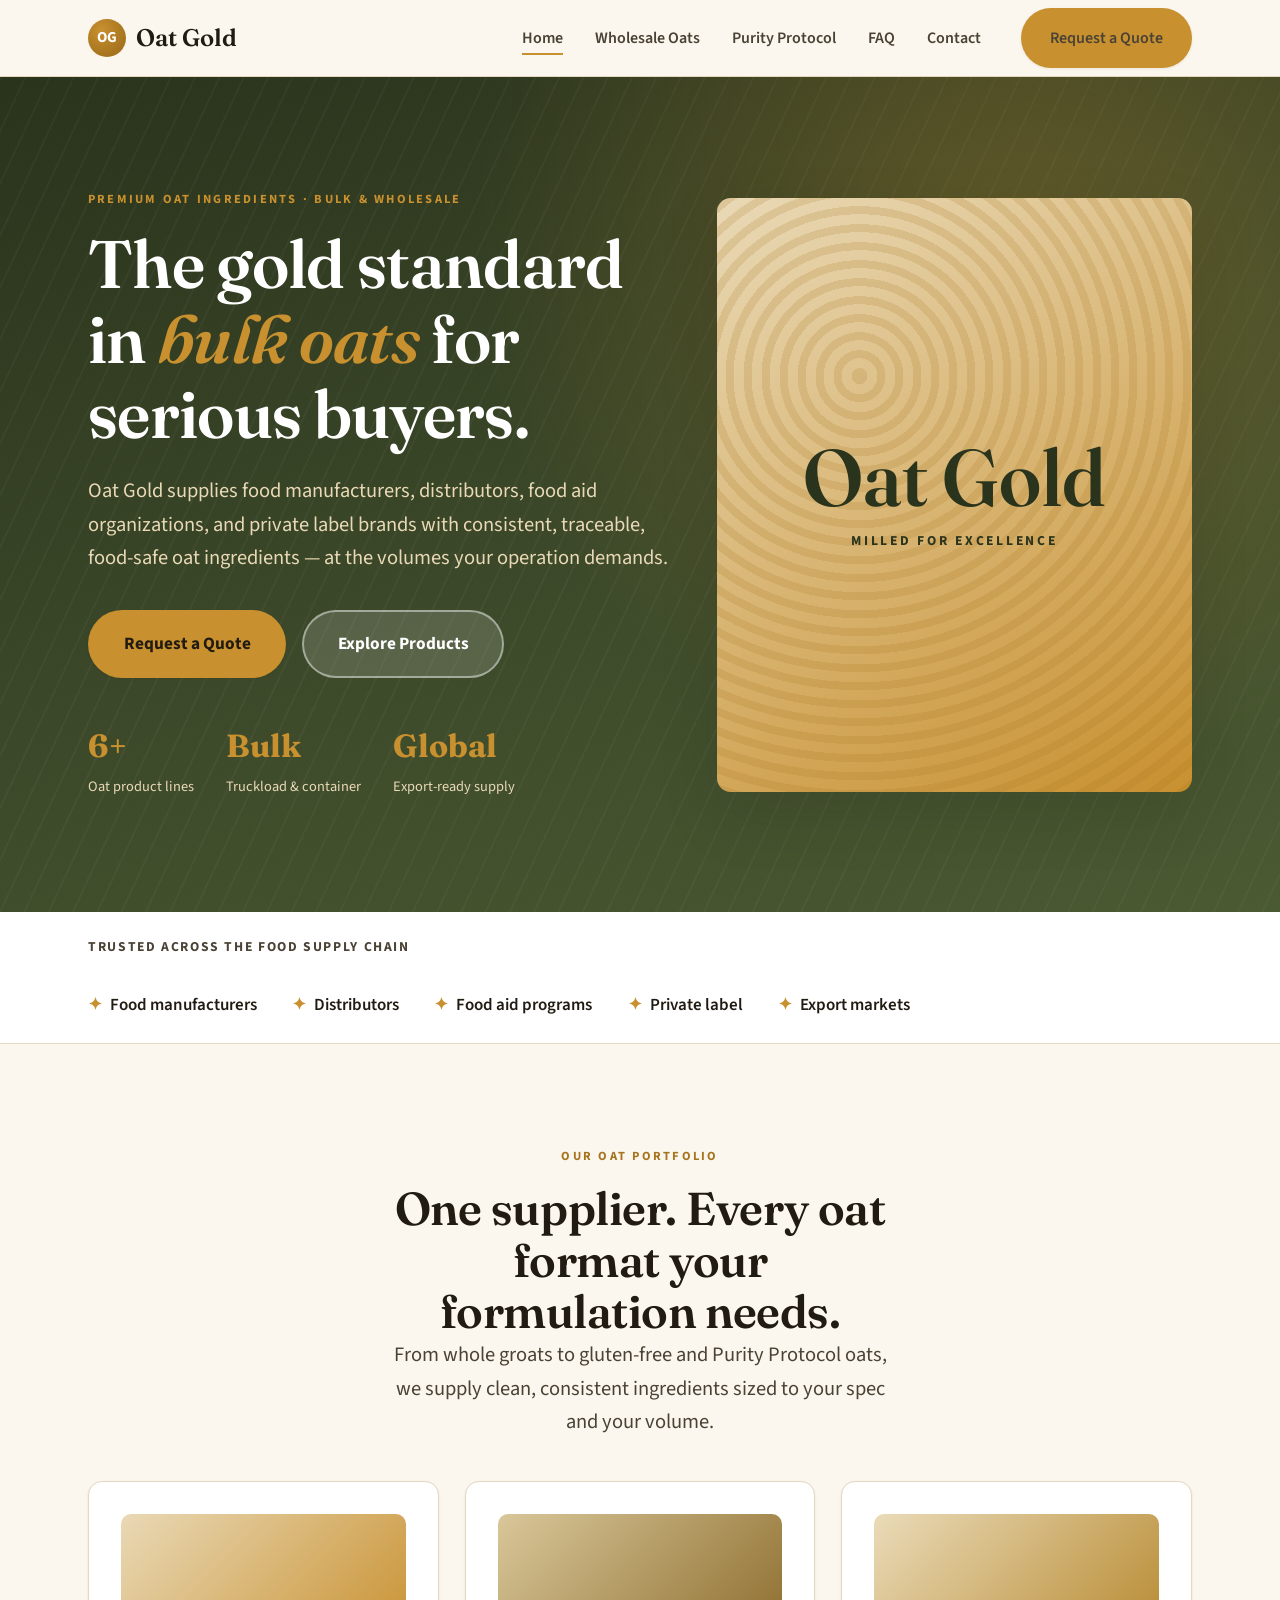
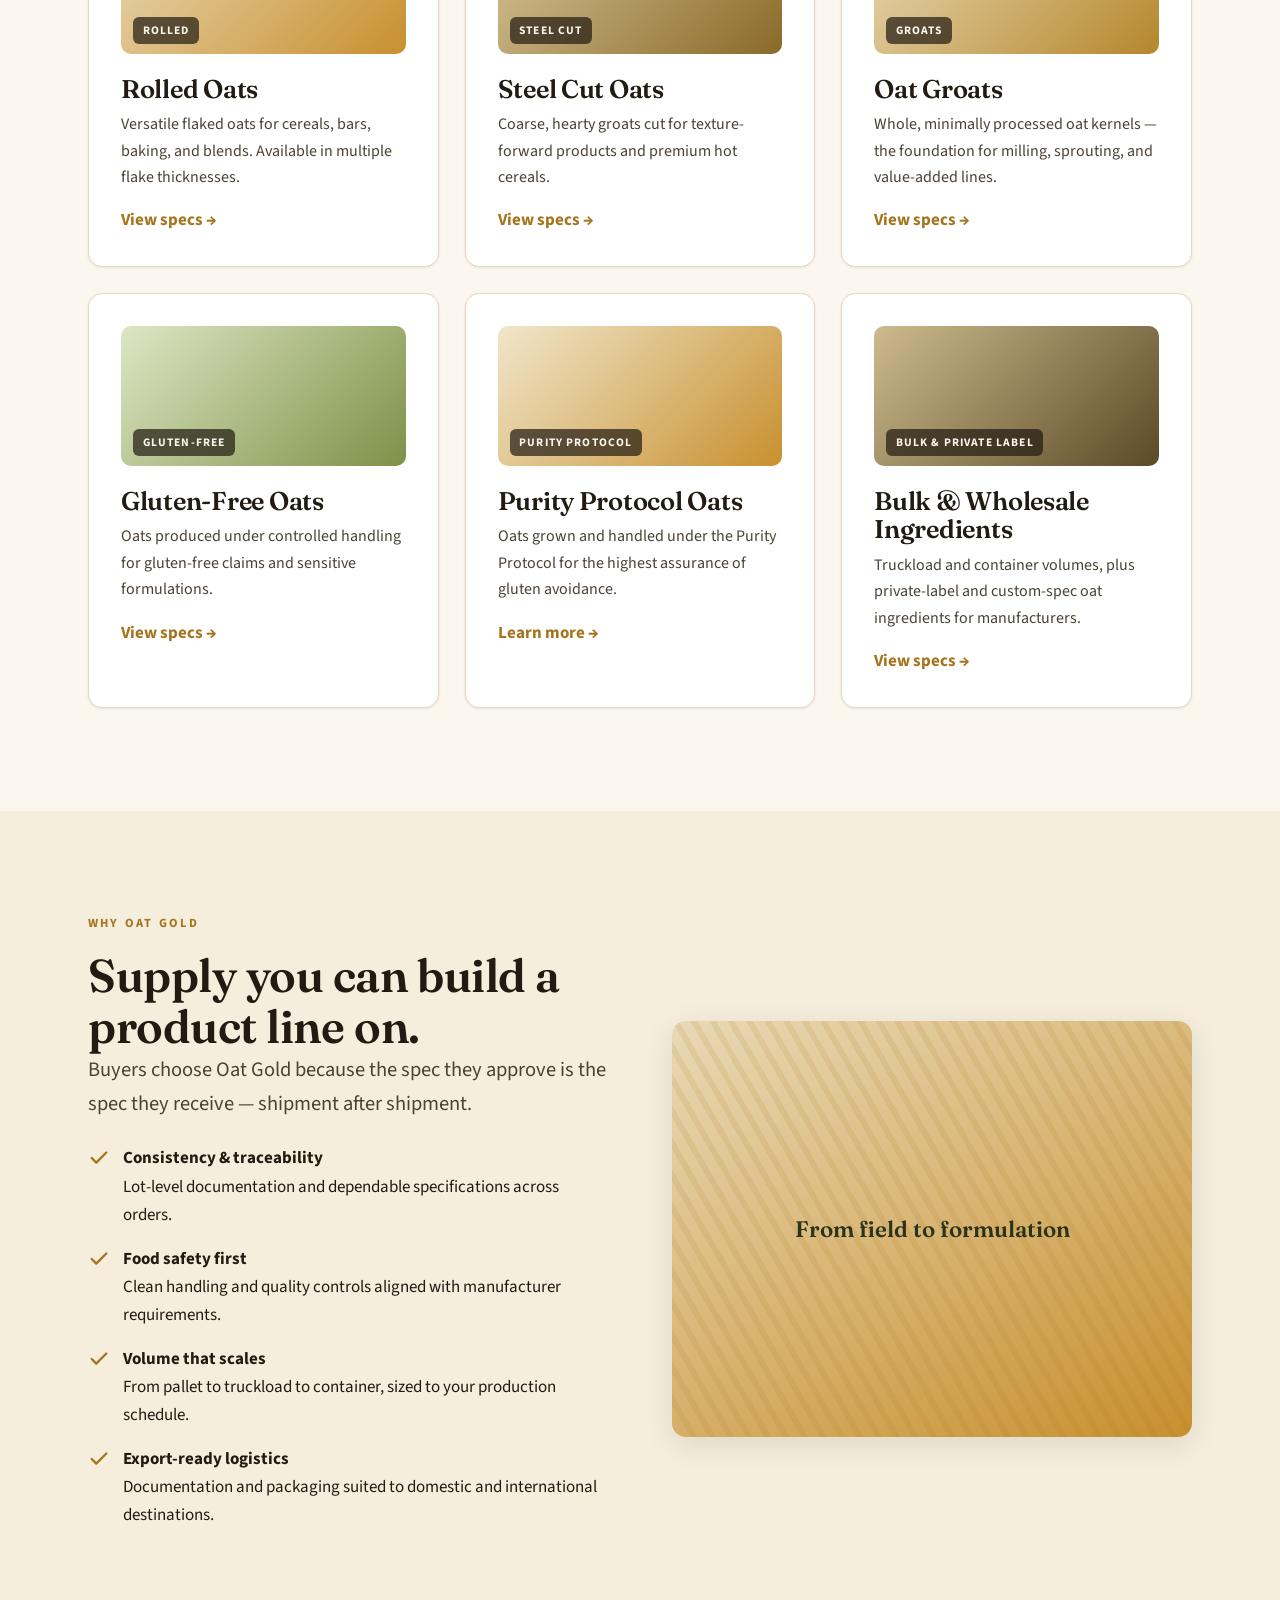
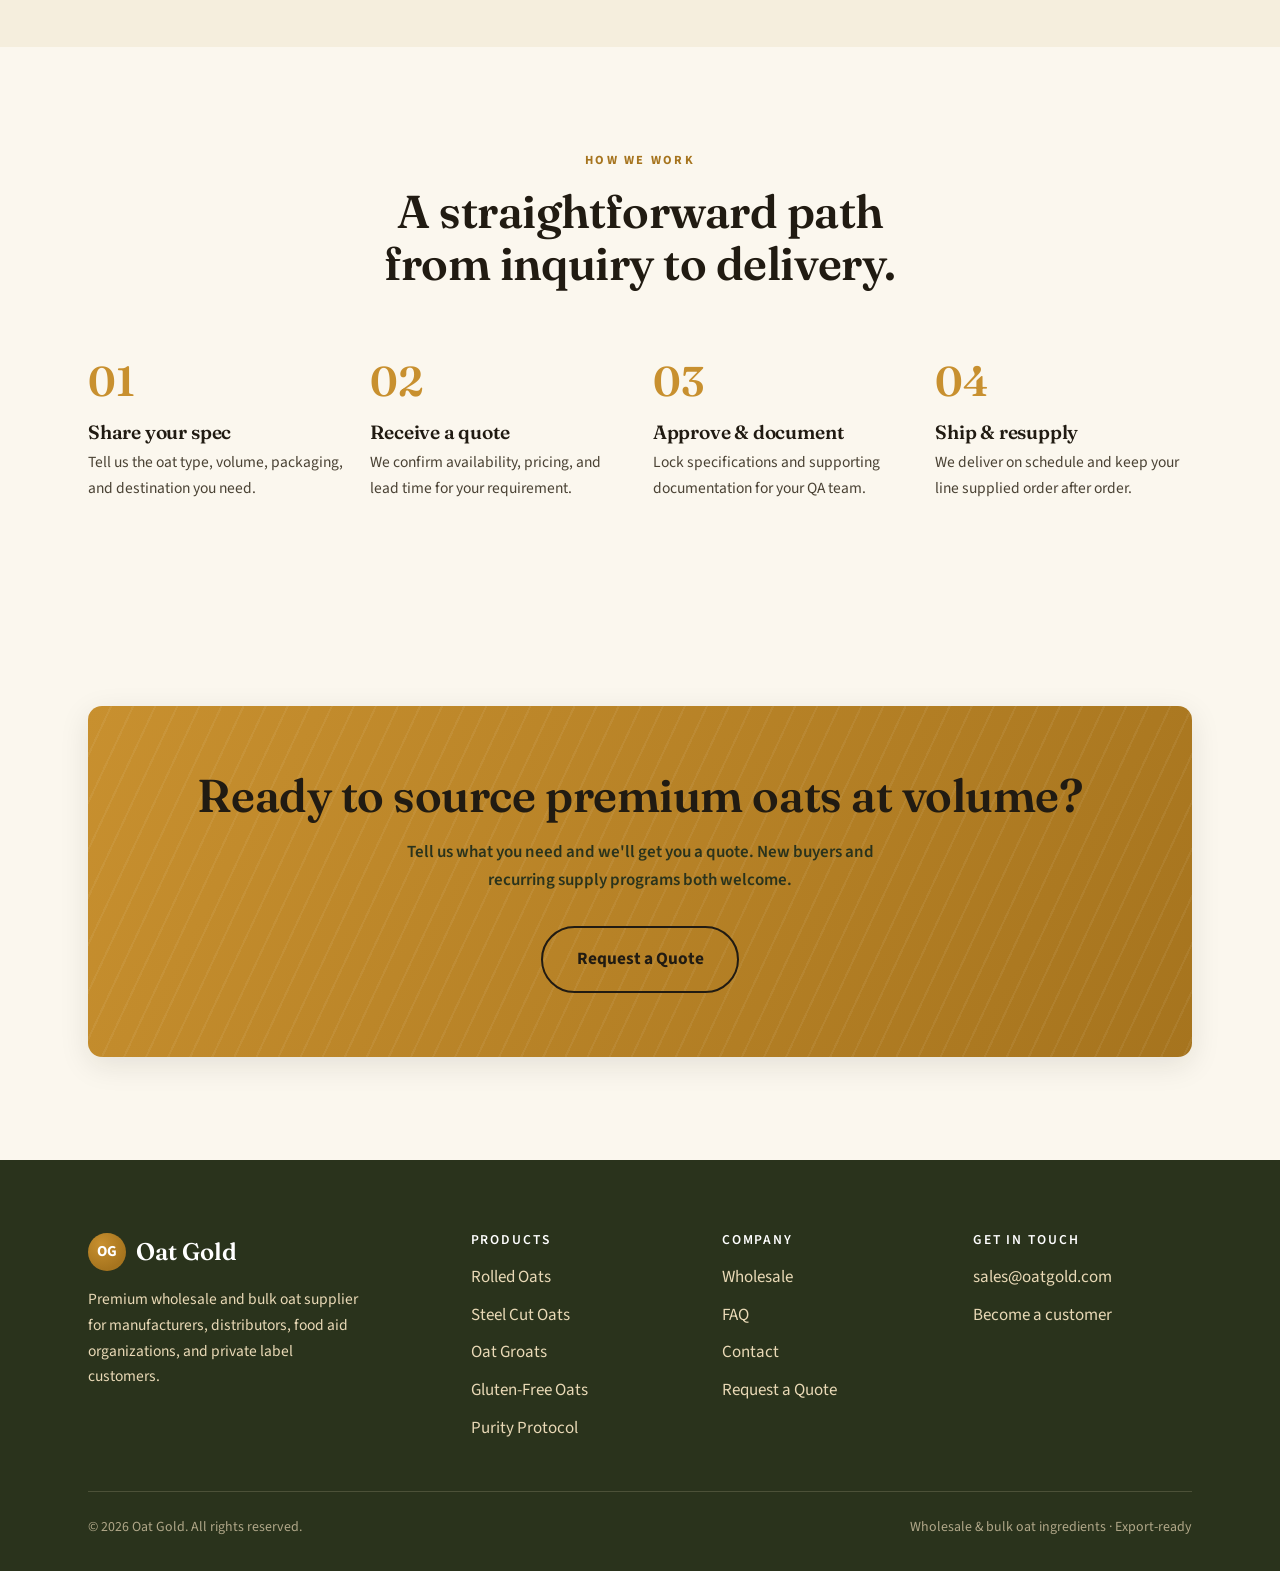
==== index.html @ 0be39759 "Use relative paths so site works at github.io subfolder and root domain Co-Authored-By: Claude Sonne" ====
<!DOCTYPE html>
<html lang="en">
<head>
<meta charset="UTF-8">
<meta name="viewport" content="width=device-width, initial-scale=1.0">
<title>Oat Gold | Wholesale &amp; Bulk Oat Supplier — Rolled, Steel Cut &amp; Purity Protocol Oats</title>
<meta name="description" content="Oat Gold is a premium wholesale oat supplier for food manufacturers, distributors, and food aid organizations. Bulk rolled oats, steel cut oats, oat groats, gluten-free and Purity Protocol oats. Request a quote.">
<link rel="canonical" href="https://oatgold.com/">
<meta name="robots" content="index, follow">
<meta property="og:type" content="website">
<meta property="og:title" content="Oat Gold | Wholesale &amp; Bulk Oat Supplier">
<meta property="og:description" content="Premium bulk oats for food manufacturers, distributors, and food aid organizations. Rolled, steel cut, groats, gluten-free, and Purity Protocol oats.">
<meta property="og:url" content="https://oatgold.com/">
<meta property="og:image" content="https://oatgold.com/assets/images/og-oatgold.jpg">
<meta name="twitter:card" content="summary_large_image">
<link rel="icon" href="favicon.ico" sizes="any">
<link rel="preconnect" href="https://fonts.googleapis.com">
<link rel="preconnect" href="https://fonts.gstatic.com" crossorigin>
<link href="https://fonts.googleapis.com/css2?family=Fraunces:ital,opsz,wght@0,9..144,400;0,9..144,600;1,9..144,600&family=Source+Sans+3:wght@400;600;700&display=swap" rel="stylesheet">
<link rel="stylesheet" href="assets/css/styles.css">
<script type="application/ld+json">
{
  "@context": "https://schema.org",
  "@graph": [
    {
      "@type": "Organization",
      "@id": "https://oatgold.com/#org",
      "name": "Oat Gold",
      "url": "https://oatgold.com/",
      "logo": "https://oatgold.com/assets/images/logo.png",
      "description": "Premium wholesale and bulk oat supplier serving food manufacturers, distributors, food aid organizations, and private label customers.",
      "sameAs": []
    },
    {
      "@type": "WebSite",
      "@id": "https://oatgold.com/#website",
      "url": "https://oatgold.com/",
      "name": "Oat Gold",
      "publisher": { "@id": "https://oatgold.com/#org" }
    }
  ]
}
</script>
</head>
<body>
<a href="#main" class="btn" style="position:absolute;left:-999px;top:0;z-index:1000;" onfocus="this.style.left='1rem';this.style.top='1rem';" onblur="this.style.left='-999px';">Skip to content</a>

<!-- HEADER -->
<header class="site-header">
  <div class="container">
    <nav class="nav" aria-label="Primary">
      <a href="./" class="brand"><span class="brand-mark">OG</span> Oat&nbsp;Gold</a>
      <ul class="nav-links">
        <li><a href="./" class="active">Home</a></li>
        <li><a href="wholesale-oats.html">Wholesale Oats</a></li>
        <li><a href="purity-protocol.html">Purity Protocol</a></li>
        <li><a href="faq.html">FAQ</a></li>
        <li><a href="contact.html">Contact</a></li>
        <li class="nav-cta"><a href="contact.html" class="btn btn-primary">Request a Quote</a></li>
      </ul>
      <button class="nav-toggle" aria-label="Open menu" aria-expanded="false" aria-controls="nav-links"><span></span><span></span><span></span></button>
    </nav>
  </div>
</header>

<main id="main">
<!-- HERO -->
<section class="hero">
  <div class="container">
    <div class="hero-grid">
      <div>
        <p class="eyebrow hero-eyebrow">Premium oat ingredients · Bulk &amp; wholesale</p>
        <h1>The gold standard in <span class="accent">bulk oats</span> for serious buyers.</h1>
        <p class="lead">Oat Gold supplies food manufacturers, distributors, food aid organizations, and private label brands with consistent, traceable, food-safe oat ingredients — at the volumes your operation demands.</p>
        <div class="hero-actions">
          <a href="contact.html" class="btn btn-primary btn-lg">Request a Quote</a>
          <a href="wholesale-oats.html" class="btn btn-ghost btn-lg">Explore Products</a>
        </div>
        <div class="hero-trust">
          <div class="stat"><strong>6+</strong><span>Oat product lines</span></div>
          <div class="stat"><strong>Bulk</strong><span>Truckload &amp; container</span></div>
          <div class="stat"><strong>Global</strong><span>Export-ready supply</span></div>
        </div>
      </div>
      <div class="hero-visual" role="img" aria-label="Oat Gold — premium golden oats">
        <div class="grain-emblem"><div class="big">Oat&nbsp;Gold</div><div class="sub">Milled for excellence</div></div>
      </div>
    </div>
  </div>
</section>

<!-- TRUST BAR -->
<section class="trustbar">
  <div class="container">
    <p>Trusted across the food supply chain</p>
    <ul>
      <li>Food manufacturers</li>
      <li>Distributors</li>
      <li>Food aid programs</li>
      <li>Private label</li>
      <li>Export markets</li>
    </ul>
  </div>
</section>

<!-- PRODUCTS -->
<section class="section" id="products">
  <div class="container">
    <div class="section-head center reveal">
      <p class="eyebrow">Our oat portfolio</p>
      <h2>One supplier. Every oat format your formulation needs.</h2>
      <p class="lead mx-auto">From whole groats to gluten-free and Purity Protocol oats, we supply clean, consistent ingredients sized to your spec and your volume.</p>
    </div>
    <div class="grid grid-3">
      <article class="card product-card reveal"><div class="swatch sw-rolled"><span>Rolled</span></div><h3>Rolled Oats</h3><p>Versatile flaked oats for cereals, bars, baking, and blends. Available in multiple flake thicknesses.</p><a class="card-link" href="wholesale-oats.html#rolled">View specs →</a></article>
      <article class="card product-card reveal"><div class="swatch sw-steel"><span>Steel Cut</span></div><h3>Steel Cut Oats</h3><p>Coarse, hearty groats cut for texture-forward products and premium hot cereals.</p><a class="card-link" href="wholesale-oats.html#steel-cut">View specs →</a></article>
      <article class="card product-card reveal"><div class="swatch sw-groats"><span>Groats</span></div><h3>Oat Groats</h3><p>Whole, minimally processed oat kernels — the foundation for milling, sprouting, and value-added lines.</p><a class="card-link" href="wholesale-oats.html#groats">View specs →</a></article>
      <article class="card product-card reveal"><div class="swatch sw-gf"><span>Gluten-Free</span></div><h3>Gluten-Free Oats</h3><p>Oats produced under controlled handling for gluten-free claims and sensitive formulations.</p><a class="card-link" href="wholesale-oats.html#gluten-free">View specs →</a></article>
      <article class="card product-card reveal"><div class="swatch sw-purity"><span>Purity Protocol</span></div><h3>Purity Protocol Oats</h3><p>Oats grown and handled under the Purity Protocol for the highest assurance of gluten avoidance.</p><a class="card-link" href="purity-protocol.html">Learn more →</a></article>
      <article class="card product-card reveal"><div class="swatch sw-bulk"><span>Bulk &amp; Private Label</span></div><h3>Bulk &amp; Wholesale Ingredients</h3><p>Truckload and container volumes, plus private-label and custom-spec oat ingredients for manufacturers.</p><a class="card-link" href="wholesale-oats.html#bulk">View specs →</a></article>
    </div>
  </div>
</section>

<!-- VALUE / WHY -->
<section class="section bg-grain">
  <div class="container split">
    <div class="reveal">
      <p class="eyebrow">Why Oat Gold</p>
      <h2>Supply you can build a product line on.</h2>
      <p class="lead">Buyers choose Oat Gold because the spec they approve is the spec they receive — shipment after shipment.</p>
      <ul class="checklist">
        <li><svg viewBox="0 0 24 24" fill="none" stroke="currentColor" stroke-width="2.5" stroke-linecap="round" stroke-linejoin="round"><polyline points="20 6 9 17 4 12"></polyline></svg><span><strong>Consistency &amp; traceability</strong>Lot-level documentation and dependable specifications across orders.</span></li>
        <li><svg viewBox="0 0 24 24" fill="none" stroke="currentColor" stroke-width="2.5" stroke-linecap="round" stroke-linejoin="round"><polyline points="20 6 9 17 4 12"></polyline></svg><span><strong>Food safety first</strong>Clean handling and quality controls aligned with manufacturer requirements.</span></li>
        <li><svg viewBox="0 0 24 24" fill="none" stroke="currentColor" stroke-width="2.5" stroke-linecap="round" stroke-linejoin="round"><polyline points="20 6 9 17 4 12"></polyline></svg><span><strong>Volume that scales</strong>From pallet to truckload to container, sized to your production schedule.</span></li>
        <li><svg viewBox="0 0 24 24" fill="none" stroke="currentColor" stroke-width="2.5" stroke-linecap="round" stroke-linejoin="round"><polyline points="20 6 9 17 4 12"></polyline></svg><span><strong>Export-ready logistics</strong>Documentation and packaging suited to domestic and international destinations.</span></li>
      </ul>
    </div>
    <div class="split-visual" role="img" aria-label="Golden oat field at harvest"><span class="label">From field to formulation</span></div>
  </div>
</section>

<!-- PROCESS -->
<section class="section">
  <div class="container">
    <div class="section-head center reveal">
      <p class="eyebrow">How we work</p>
      <h2>A straightforward path from inquiry to delivery.</h2>
    </div>
    <div class="steps">
      <div class="step reveal"><h3>Share your spec</h3><p>Tell us the oat type, volume, packaging, and destination you need.</p></div>
      <div class="step reveal"><h3>Receive a quote</h3><p>We confirm availability, pricing, and lead time for your requirement.</p></div>
      <div class="step reveal"><h3>Approve &amp; document</h3><p>Lock specifications and supporting documentation for your QA team.</p></div>
      <div class="step reveal"><h3>Ship &amp; resupply</h3><p>We deliver on schedule and keep your line supplied order after order.</p></div>
    </div>
  </div>
</section>

<!-- CTA -->
<section class="section">
  <div class="container">
    <div class="cta-band reveal">
      <h2>Ready to source premium oats at volume?</h2>
      <p>Tell us what you need and we'll get you a quote. New buyers and recurring supply programs both welcome.</p>
      <a href="contact.html" class="btn btn-secondary btn-lg" style="border-color:var(--ink);">Request a Quote</a>
    </div>
  </div>
</section>
</main>

<!-- FOOTER -->
<footer class="site-footer">
  <div class="container">
    <div class="footer-grid">
      <div>
        <a href="./" class="brand"><span class="brand-mark">OG</span> Oat&nbsp;Gold</a>
        <p class="footer-about">Premium wholesale and bulk oat supplier for manufacturers, distributors, food aid organizations, and private label customers.</p>
      </div>
      <div><h4>Products</h4><ul><li><a href="wholesale-oats.html#rolled">Rolled Oats</a></li><li><a href="wholesale-oats.html#steel-cut">Steel Cut Oats</a></li><li><a href="wholesale-oats.html#groats">Oat Groats</a></li><li><a href="wholesale-oats.html#gluten-free">Gluten-Free Oats</a></li><li><a href="purity-protocol.html">Purity Protocol</a></li></ul></div>
      <div><h4>Company</h4><ul><li><a href="wholesale-oats.html">Wholesale</a></li><li><a href="faq.html">FAQ</a></li><li><a href="contact.html">Contact</a></li><li><a href="contact.html">Request a Quote</a></li></ul></div>
      <div><h4>Get in touch</h4><ul><li><a href="mailto:sales@oatgold.com">sales@oatgold.com</a></li><li><a href="contact.html">Become a customer</a></li></ul></div>
    </div>
    <div class="footer-bottom">
      <span>&copy; <span id="year">2026</span> Oat Gold. All rights reserved.</span>
      <span>Wholesale &amp; bulk oat ingredients · Export-ready</span>
    </div>
  </div>
</footer>
<script src="assets/js/main.js" defer></script>
</body>
</html>
---- assets/css/styles.css ----
/* ==========================================================================
   Oat Gold — Premium oat ingredient supplier
   Design system: warm grain-field palette, editorial serif display,
   clean humanist sans body. Trust-forward B2B.
   ========================================================================== */

:root {
  --gold: #C8902F;
  --gold-deep: #A6741E;
  --grain: #E9D9B6;
  --grain-soft: #F5EEDD;
  --cream: #FBF7EE;
  --ink: #211B12;
  --ink-soft: #4A4234;
  --field: #3D4A2A;
  --field-deep: #2A331C;
  --line: #E4D9C0;
  --white: #ffffff;
  --max: 1200px;
  --radius: 14px;
  --shadow-sm: 0 1px 3px rgba(33, 27, 18, .08);
  --shadow-md: 0 8px 30px rgba(33, 27, 18, .10);
  --shadow-lg: 0 24px 60px rgba(33, 27, 18, .14);
  --font-display: "Fraunces", Georgia, "Times New Roman", serif;
  --font-body: "Source Sans 3", -apple-system, BlinkMacSystemFont, "Segoe UI", sans-serif;
  --ease: cubic-bezier(.22, 1, .36, 1);
}

*, *::before, *::after { box-sizing: border-box; margin: 0; padding: 0; }

html { scroll-behavior: smooth; -webkit-text-size-adjust: 100%; }

body {
  font-family: var(--font-body);
  color: var(--ink);
  background: var(--cream);
  line-height: 1.65;
  font-size: 1.0625rem;
  overflow-x: hidden;
}

img { max-width: 100%; height: auto; display: block; }
a { color: var(--gold-deep); text-decoration: none; transition: color .2s var(--ease); }
a:hover { color: var(--ink); }

h1, h2, h3, h4 { font-family: var(--font-display); font-weight: 600; line-height: 1.12; color: var(--ink); letter-spacing: -.01em; }
h1 { font-size: clamp(2.4rem, 5.5vw, 4.2rem); }
h2 { font-size: clamp(1.9rem, 3.6vw, 2.9rem); }
h3 { font-size: clamp(1.25rem, 2vw, 1.6rem); }

.container { width: 100%; max-width: var(--max); margin: 0 auto; padding: 0 clamp(1.25rem, 4vw, 3rem); }
.section { padding: clamp(3.5rem, 8vw, 6.5rem) 0; }
.eyebrow {
  font-family: var(--font-body); font-weight: 700; text-transform: uppercase;
  letter-spacing: .18em; font-size: .78rem; color: var(--gold-deep); margin-bottom: 1rem;
}
.lead { font-size: clamp(1.1rem, 1.6vw, 1.3rem); color: var(--ink-soft); max-width: 60ch; }
.text-center { text-align: center; }
.mx-auto { margin-left: auto; margin-right: auto; }

/* ---------- Buttons ---------- */
.btn {
  display: inline-flex; align-items: center; gap: .55rem;
  font-family: var(--font-body); font-weight: 700; font-size: 1rem;
  padding: .95rem 1.7rem; border-radius: 999px; border: 2px solid transparent;
  cursor: pointer; transition: all .25s var(--ease); white-space: nowrap;
}
.btn-primary { background: var(--gold); color: var(--ink); box-shadow: var(--shadow-sm); }
.btn-primary:hover { background: var(--gold-deep); color: var(--white); transform: translateY(-2px); box-shadow: var(--shadow-md); }
.btn-secondary { background: transparent; color: var(--ink); border-color: var(--ink); }
.btn-secondary:hover { background: var(--ink); color: var(--cream); transform: translateY(-2px); }
.btn-ghost { background: rgba(255,255,255,.14); color: var(--white); border-color: rgba(255,255,255,.45); }
.btn-ghost:hover { background: var(--white); color: var(--ink); }
.btn-lg { padding: 1.1rem 2.1rem; font-size: 1.08rem; }

/* ---------- Header ---------- */
.site-header {
  position: sticky; top: 0; z-index: 100;
  background: rgba(251, 247, 238, .85); backdrop-filter: blur(12px);
  border-bottom: 1px solid var(--line); transition: box-shadow .3s var(--ease);
}
.site-header.scrolled { box-shadow: var(--shadow-sm); }
.nav { display: flex; align-items: center; justify-content: space-between; height: 76px; }
.brand { display: flex; align-items: center; gap: .65rem; font-family: var(--font-display); font-weight: 600; font-size: 1.5rem; color: var(--ink); }
.brand:hover { color: var(--ink); }
.brand-mark {
  width: 38px; height: 38px; border-radius: 50%;
  background: radial-gradient(circle at 35% 30%, var(--gold) 0%, var(--gold-deep) 70%);
  display: grid; place-items: center; color: var(--white); font-weight: 700; flex-shrink: 0;
  font-family: var(--font-body); font-size: .95rem;
}
.nav-links { display: flex; align-items: center; gap: 2rem; list-style: none; }
.nav-links a { color: var(--ink-soft); font-weight: 600; font-size: 1rem; position: relative; }
.nav-links a:hover { color: var(--ink); }
.nav-links a::after { content: ""; position: absolute; left: 0; bottom: -6px; width: 0; height: 2px; background: var(--gold); transition: width .25s var(--ease); }
.nav-links a:hover::after, .nav-links a.active::after { width: 100%; }
.nav-cta { margin-left: .5rem; }
.nav-toggle { display: none; background: none; border: 0; cursor: pointer; padding: .5rem; }
.nav-toggle span { display: block; width: 26px; height: 2px; background: var(--ink); margin: 5px 0; transition: all .3s var(--ease); }

/* ---------- Hero ---------- */
.hero { position: relative; background: linear-gradient(160deg, var(--field-deep) 0%, var(--field) 55%, #4a5a32 100%); color: var(--cream); overflow: hidden; }
.hero::before {
  content: ""; position: absolute; inset: 0;
  background-image: radial-gradient(circle at 80% 20%, rgba(200,144,47,.28) 0%, transparent 45%),
                    repeating-linear-gradient(115deg, rgba(255,255,255,.03) 0 2px, transparent 2px 22px);
  pointer-events: none;
}
.hero .container { position: relative; padding-top: clamp(4rem, 9vw, 7rem); padding-bottom: clamp(4rem, 9vw, 7rem); }
.hero-grid { display: grid; grid-template-columns: 1.1fr .9fr; gap: 3rem; align-items: center; }
.hero h1 { color: var(--white); }
.hero h1 .accent { color: var(--gold); font-style: italic; }
.hero .lead { color: var(--grain); margin: 1.4rem 0 2.2rem; }
.hero-eyebrow { color: var(--gold); }
.hero-actions { display: flex; gap: 1rem; flex-wrap: wrap; }
.hero-trust { margin-top: 2.6rem; display: flex; gap: 2rem; flex-wrap: wrap; }
.hero-trust .stat strong { display: block; font-family: var(--font-display); font-size: 2rem; color: var(--gold); }
.hero-trust .stat span { font-size: .9rem; color: var(--grain); }
.hero-visual {
  aspect-ratio: 4/5; border-radius: var(--radius); position: relative;
  background: linear-gradient(150deg, var(--grain) 0%, var(--gold) 100%);
  box-shadow: var(--shadow-lg); overflow: hidden; display: grid; place-items: center;
}
.hero-visual::after {
  content: ""; position: absolute; inset: 0;
  background-image: repeating-radial-gradient(circle at 30% 30%, rgba(166,116,30,.18) 0 8px, transparent 8px 18px);
}
.hero-visual .grain-emblem { position: relative; z-index: 1; text-align: center; color: var(--field-deep); padding: 2rem; }
.hero-visual .grain-emblem .big { font-family: var(--font-display); font-size: clamp(3rem,7vw,5rem); font-weight: 600; line-height: 1; }
.hero-visual .grain-emblem .sub { font-weight: 700; letter-spacing: .2em; text-transform: uppercase; font-size: .85rem; margin-top: .8rem; }

/* ---------- Trust bar ---------- */
.trustbar { background: var(--white); border-bottom: 1px solid var(--line); }
.trustbar .container { display: flex; align-items: center; justify-content: space-between; gap: 2rem; flex-wrap: wrap; padding-top: 1.5rem; padding-bottom: 1.5rem; }
.trustbar p { font-weight: 700; color: var(--ink-soft); font-size: .85rem; text-transform: uppercase; letter-spacing: .12em; }
.trustbar ul { display: flex; gap: 2.2rem; list-style: none; flex-wrap: wrap; }
.trustbar li { font-weight: 600; color: var(--ink); display: flex; align-items: center; gap: .5rem; }
.trustbar li::before { content: "✦"; color: var(--gold); }

/* ---------- Cards / products ---------- */
.grid { display: grid; gap: 1.6rem; }
.grid-3 { grid-template-columns: repeat(3, 1fr); }
.grid-2 { grid-template-columns: repeat(2, 1fr); }
.card {
  background: var(--white); border: 1px solid var(--line); border-radius: var(--radius);
  padding: 2rem; box-shadow: var(--shadow-sm); transition: transform .3s var(--ease), box-shadow .3s var(--ease);
}
.card:hover { transform: translateY(-4px); box-shadow: var(--shadow-md); }
.card .icon {
  width: 52px; height: 52px; border-radius: 12px; background: var(--grain-soft);
  display: grid; place-items: center; margin-bottom: 1.2rem; color: var(--gold-deep);
}
.card .icon svg { width: 26px; height: 26px; }
.card h3 { margin-bottom: .5rem; }
.card p { color: var(--ink-soft); font-size: 1rem; }
.card .card-link { font-weight: 700; margin-top: 1rem; display: inline-flex; align-items: center; gap: .4rem; }

.product-card { display: flex; flex-direction: column; }
.product-card .swatch { height: 140px; border-radius: 10px; margin-bottom: 1.3rem; position: relative; overflow: hidden; }
.product-card .swatch span { position: absolute; bottom: 10px; left: 12px; background: rgba(33,27,18,.7); color: var(--cream); font-size: .72rem; font-weight: 700; letter-spacing: .1em; text-transform: uppercase; padding: .25rem .6rem; border-radius: 6px; }
.sw-rolled { background: linear-gradient(135deg, #E9D9B6, #C8902F); }
.sw-steel { background: linear-gradient(135deg, #D9C79A, #8a6a2a); }
.sw-groats { background: linear-gradient(135deg, #EADBB9, #B5872c); }
.sw-gf { background: linear-gradient(135deg, #DDE6C4, #7e9148); }
.sw-purity { background: linear-gradient(135deg, #F0E6CB, #C8902F); }
.sw-bulk { background: linear-gradient(135deg, #cdbb8e, #5b4a26); }

/* ---------- Section helpers ---------- */
.section-head { max-width: 64ch; margin-bottom: 2.6rem; }
.section-head.center { margin-left: auto; margin-right: auto; text-align: center; }
.bg-grain { background: var(--grain-soft); }
.bg-field { background: linear-gradient(160deg, var(--field-deep), var(--field)); color: var(--cream); }
.bg-field h2, .bg-field h3 { color: var(--white); }
.bg-field .lead, .bg-field p { color: var(--grain); }
.bg-field .eyebrow { color: var(--gold); }

/* ---------- Split feature ---------- */
.split { display: grid; grid-template-columns: 1fr 1fr; gap: clamp(2rem, 5vw, 4rem); align-items: center; }
.split-visual { aspect-ratio: 5/4; border-radius: var(--radius); background: linear-gradient(150deg, var(--grain), var(--gold)); box-shadow: var(--shadow-md); position: relative; overflow: hidden; display:grid; place-items:center; }
.split-visual::after { content:""; position:absolute; inset:0; background-image: repeating-linear-gradient(60deg, rgba(166,116,30,.12) 0 6px, transparent 6px 16px); }
.split-visual .label { position: relative; z-index: 1; font-family: var(--font-display); font-size: 1.4rem; color: var(--field-deep); font-weight: 600; }
.checklist { list-style: none; margin-top: 1.5rem; }
.checklist li { display: flex; gap: .8rem; align-items: flex-start; margin-bottom: 1rem; }
.checklist li svg { width: 22px; height: 22px; color: var(--gold-deep); flex-shrink: 0; margin-top: 3px; }
.checklist li strong { display:block; }

/* ---------- Steps ---------- */
.steps { counter-reset: step; display: grid; grid-template-columns: repeat(4,1fr); gap: 1.6rem; }
.step { position: relative; padding-top: 1rem; }
.step::before { counter-increment: step; content: "0" counter(step); font-family: var(--font-display); font-size: 2.6rem; color: var(--gold); font-weight: 600; display: block; margin-bottom: .4rem; }
.step h3 { font-size: 1.2rem; margin-bottom: .4rem; }
.step p { color: var(--ink-soft); font-size: .97rem; }

/* ---------- CTA band ---------- */
.cta-band { background: linear-gradient(120deg, var(--gold) 0%, var(--gold-deep) 100%); border-radius: var(--radius); padding: clamp(2.5rem,5vw,4rem); text-align: center; box-shadow: var(--shadow-md); position: relative; overflow: hidden; }
.cta-band::before { content:""; position:absolute; inset:0; background-image: repeating-linear-gradient(115deg, rgba(255,255,255,.06) 0 2px, transparent 2px 20px); }
.cta-band > * { position: relative; }
.cta-band h2 { color: var(--ink); }
.cta-band p { color: var(--field-deep); font-weight: 600; max-width: 56ch; margin: 1rem auto 2rem; }

/* ---------- Forms ---------- */
.form-card { background: var(--white); border: 1px solid var(--line); border-radius: var(--radius); padding: clamp(1.8rem, 4vw, 3rem); box-shadow: var(--shadow-md); }
.form-grid { display: grid; grid-template-columns: 1fr 1fr; gap: 1.2rem; }
.field { display: flex; flex-direction: column; gap: .4rem; margin-bottom: 1.2rem; }
.field.full { grid-column: 1 / -1; }
.field label { font-weight: 700; font-size: .92rem; color: var(--ink); }
.field label .req { color: var(--gold-deep); }
.field input, .field select, .field textarea {
  font-family: var(--font-body); font-size: 1rem; padding: .8rem .9rem; border: 1.5px solid var(--line);
  border-radius: 10px; background: var(--cream); color: var(--ink); transition: border-color .2s var(--ease), box-shadow .2s var(--ease);
}
.field input:focus, .field select:focus, .field textarea:focus { outline: none; border-color: var(--gold); box-shadow: 0 0 0 3px rgba(200,144,47,.18); }
.field textarea { resize: vertical; min-height: 130px; }
.form-note { font-size: .9rem; color: var(--ink-soft); margin-top: .5rem; }
.form-success { background: #EAF3DE; border: 1px solid #97C459; color: #27500A; padding: 1rem 1.2rem; border-radius: 10px; font-weight: 600; margin-bottom: 1.2rem; display: none; }
.form-success.show { display: block; }

/* ---------- FAQ ---------- */
.faq-item { border-bottom: 1px solid var(--line); }
.faq-q { width: 100%; text-align: left; background: none; border: 0; cursor: pointer; padding: 1.4rem 0; display: flex; justify-content: space-between; align-items: center; gap: 1rem; font-family: var(--font-display); font-size: 1.18rem; font-weight: 600; color: var(--ink); }
.faq-q .chev { flex-shrink: 0; transition: transform .3s var(--ease); color: var(--gold-deep); }
.faq-q[aria-expanded="true"] .chev { transform: rotate(180deg); }
.faq-a { max-height: 0; overflow: hidden; transition: max-height .35s var(--ease); }
.faq-a-inner { padding: 0 0 1.4rem; color: var(--ink-soft); max-width: 72ch; }

/* ---------- Page hero (interior) ---------- */
.page-hero { background: linear-gradient(160deg, var(--field-deep), var(--field)); color: var(--cream); padding: clamp(3rem,7vw,5rem) 0; }
.page-hero h1 { color: var(--white); }
.page-hero .lead { color: var(--grain); margin-top: 1rem; }
.breadcrumb { font-size: .85rem; color: var(--grain); margin-bottom: 1rem; }
.breadcrumb a { color: var(--gold); }

/* ---------- Footer ---------- */
.site-footer { background: var(--field-deep); color: var(--grain); padding: clamp(3rem,6vw,4.5rem) 0 2rem; }
.footer-grid { display: grid; grid-template-columns: 1.6fr 1fr 1fr 1fr; gap: 2rem; margin-bottom: 2.5rem; }
.site-footer .brand { color: var(--white); margin-bottom: 1rem; }
.site-footer h4 { color: var(--white); font-family: var(--font-body); font-size: .85rem; text-transform: uppercase; letter-spacing: .14em; margin-bottom: 1rem; }
.site-footer ul { list-style: none; }
.site-footer li { margin-bottom: .6rem; }
.site-footer a { color: var(--grain); }
.site-footer a:hover { color: var(--gold); }
.footer-about { max-width: 34ch; color: var(--grain); font-size: .97rem; }
.footer-bottom { border-top: 1px solid rgba(233,217,182,.18); padding-top: 1.5rem; display: flex; justify-content: space-between; flex-wrap: wrap; gap: 1rem; font-size: .87rem; color: rgba(233,217,182,.7); }

/* ---------- Reveal animation ---------- */
.reveal { opacity: 0; transform: translateY(24px); transition: opacity .7s var(--ease), transform .7s var(--ease); }
.reveal.in { opacity: 1; transform: none; }

/* ---------- Responsive ---------- */
@media (max-width: 920px) {
  .hero-grid { grid-template-columns: 1fr; }
  .hero-visual { max-width: 360px; order: -1; }
  .grid-3 { grid-template-columns: repeat(2, 1fr); }
  .steps { grid-template-columns: repeat(2, 1fr); }
  .footer-grid { grid-template-columns: 1fr 1fr; }
  .split { grid-template-columns: 1fr; }
  .split-visual { max-width: 480px; }
}
@media (max-width: 680px) {
  .nav-links { position: fixed; inset: 76px 0 auto 0; background: var(--cream); flex-direction: column; gap: 0; padding: 1rem 0; border-bottom: 1px solid var(--line); box-shadow: var(--shadow-md); transform: translateY(-120%); transition: transform .35s var(--ease); }
  .nav-links.open { transform: translateY(0); }
  .nav-links li { width: 100%; text-align: center; padding: .4rem 0; }
  .nav-cta { margin: .6rem auto; }
  .nav-toggle { display: block; }
  .nav.open .nav-toggle span:nth-child(1) { transform: translateY(7px) rotate(45deg); }
  .nav.open .nav-toggle span:nth-child(2) { opacity: 0; }
  .nav.open .nav-toggle span:nth-child(3) { transform: translateY(-7px) rotate(-45deg); }
  .grid-3, .grid-2, .form-grid { grid-template-columns: 1fr; }
  .steps { grid-template-columns: 1fr; }
  .footer-grid { grid-template-columns: 1fr 1fr; }
  .trustbar .container { justify-content: center; text-align: center; }
}
@media (prefers-reduced-motion: reduce) {
  * { animation: none !important; transition: none !important; scroll-behavior: auto !important; }
  .reveal { opacity: 1; transform: none; }
}
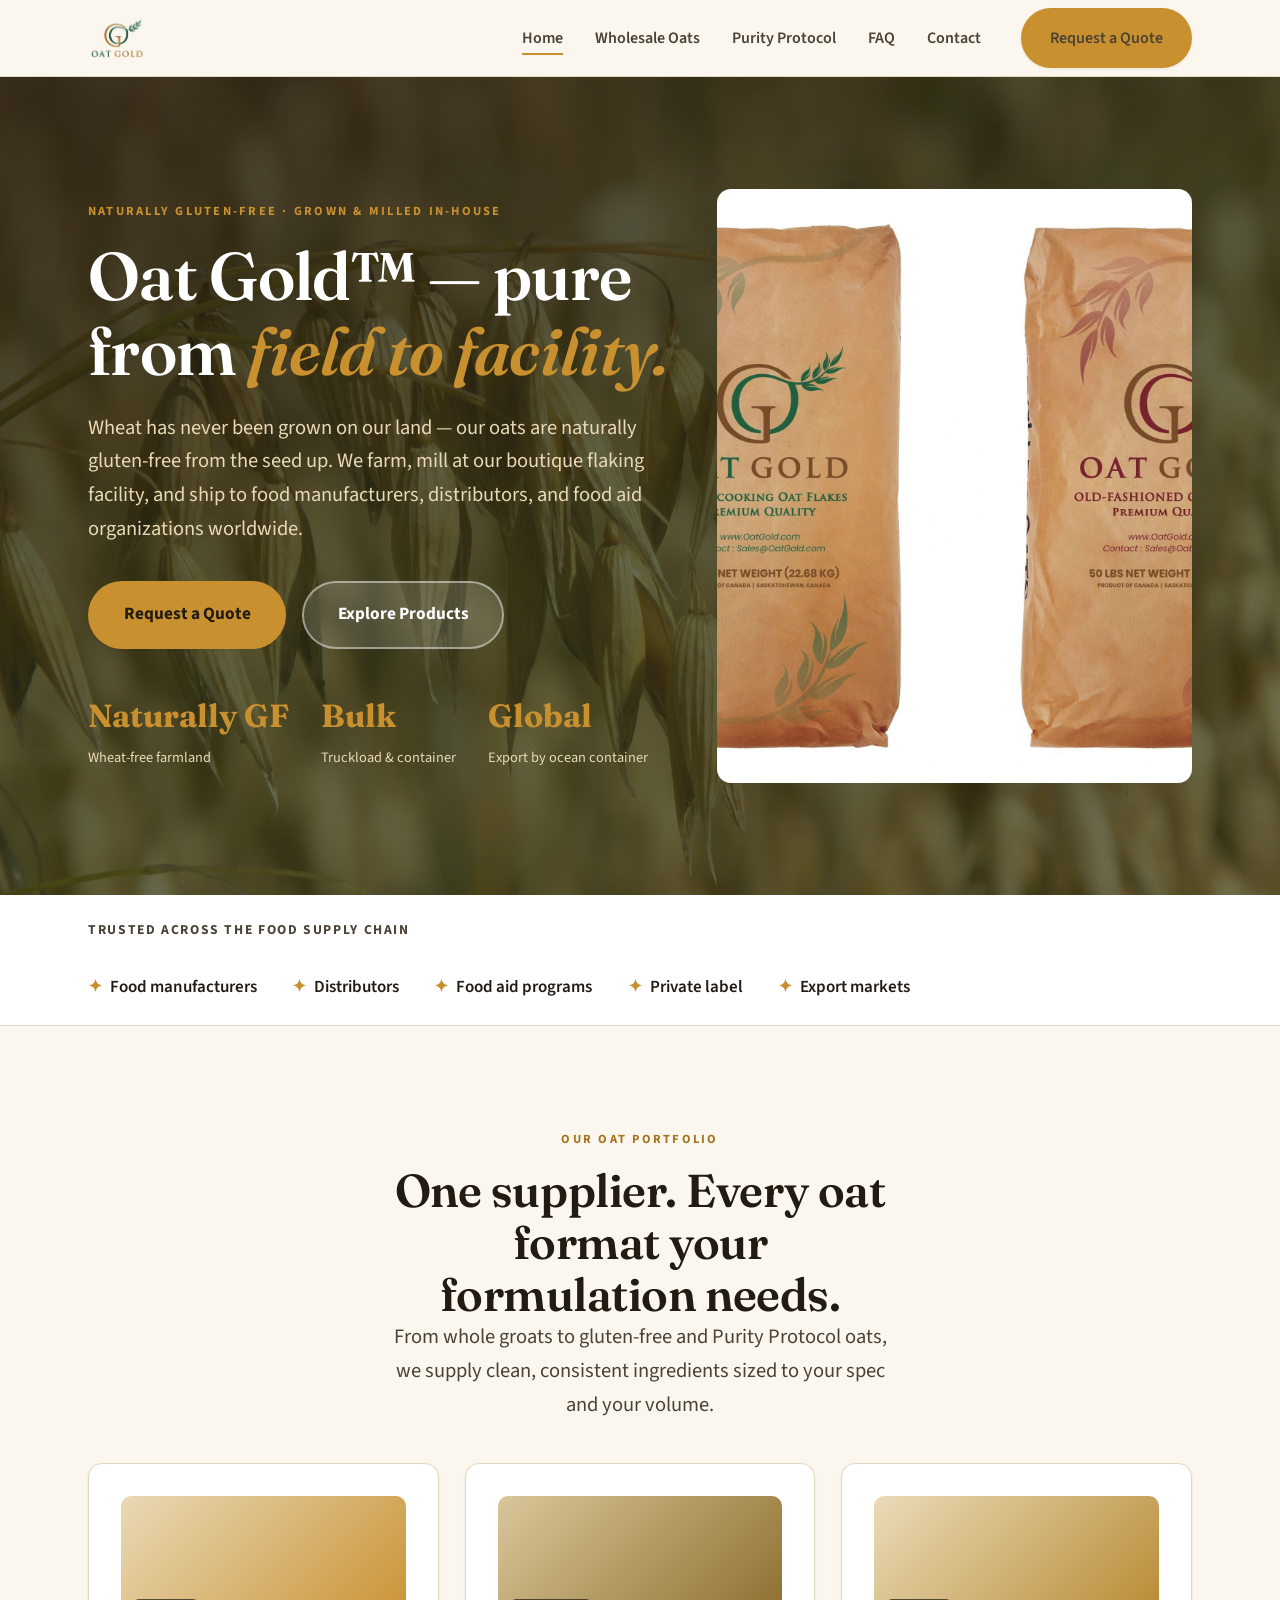
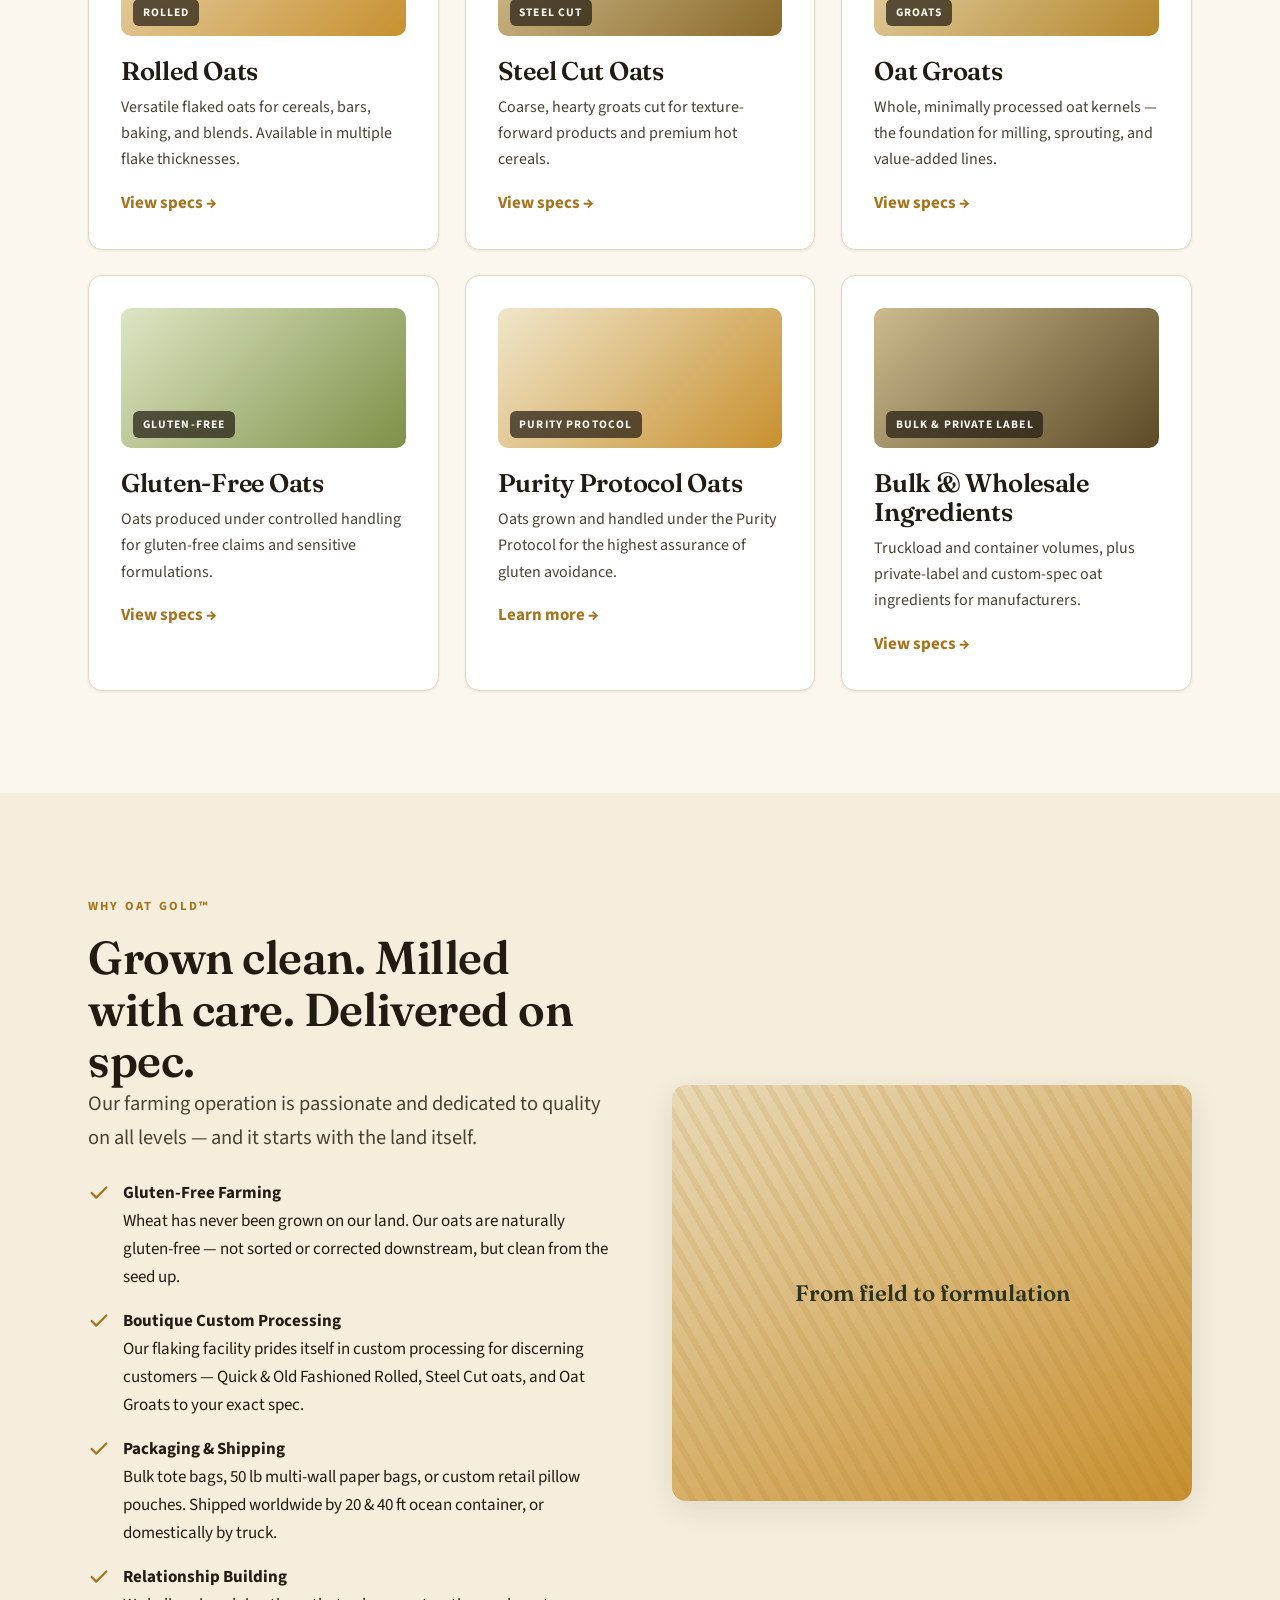
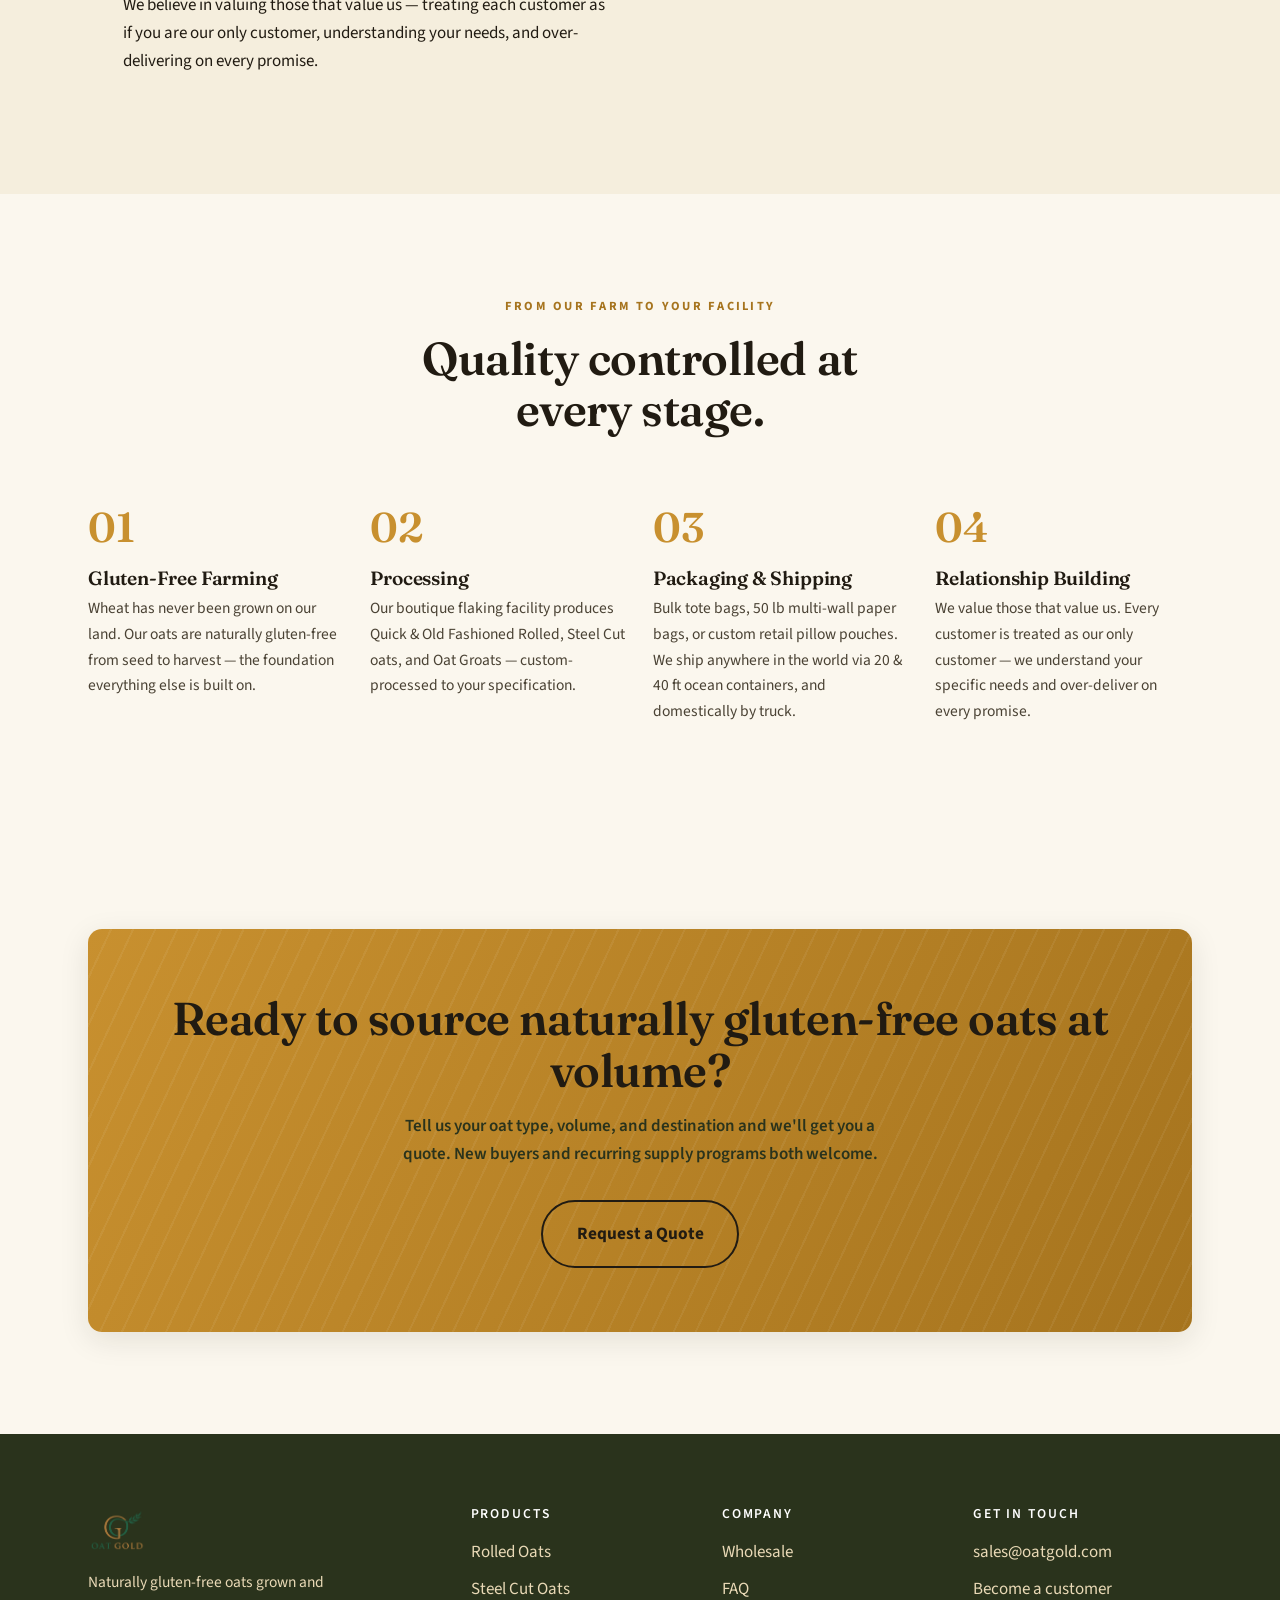
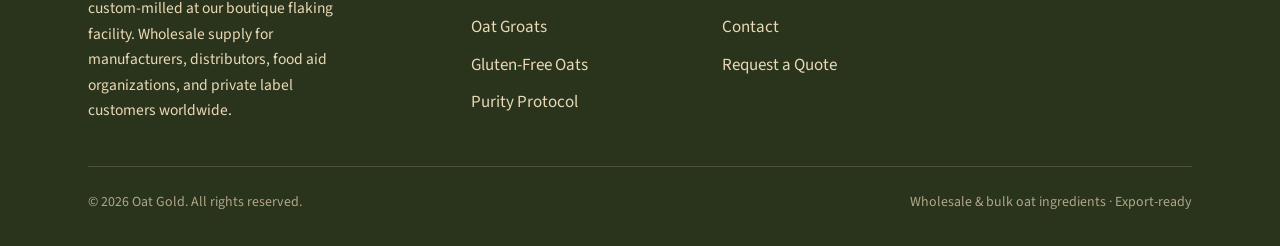
==== commit 8b82136e: "Replace placeholder OG badge with real logo; add hero photo and real copy - Download and use the rea" ====
--- a/index.html
+++ b/index.html
@@ -49,7 +49,7 @@
 <header class="site-header">
   <div class="container">
     <nav class="nav" aria-label="Primary">
-      <a href="./" class="brand"><span class="brand-mark">OG</span> Oat&nbsp;Gold</a>
+      <a href="./" class="brand"><img src="assets/images/logo.png" alt="Oat Gold™" class="brand-logo"></a>
       <ul class="nav-links">
         <li><a href="./" class="active">Home</a></li>
         <li><a href="wholesale-oats.html">Wholesale Oats</a></li>
@@ -69,21 +69,21 @@
   <div class="container">
     <div class="hero-grid">
       <div>
-        <p class="eyebrow hero-eyebrow">Premium oat ingredients · Bulk &amp; wholesale</p>
-        <h1>The gold standard in <span class="accent">bulk oats</span> for serious buyers.</h1>
-        <p class="lead">Oat Gold supplies food manufacturers, distributors, food aid organizations, and private label brands with consistent, traceable, food-safe oat ingredients — at the volumes your operation demands.</p>
+        <p class="eyebrow hero-eyebrow">Naturally gluten-free · Grown &amp; milled in-house</p>
+        <h1>Oat Gold™ — pure from <span class="accent">field to facility.</span></h1>
+        <p class="lead">Wheat has never been grown on our land — our oats are naturally gluten-free from the seed up. We farm, mill at our boutique flaking facility, and ship to food manufacturers, distributors, and food aid organizations worldwide.</p>
         <div class="hero-actions">
           <a href="contact.html" class="btn btn-primary btn-lg">Request a Quote</a>
           <a href="wholesale-oats.html" class="btn btn-ghost btn-lg">Explore Products</a>
         </div>
         <div class="hero-trust">
-          <div class="stat"><strong>6+</strong><span>Oat product lines</span></div>
+          <div class="stat"><strong>Naturally GF</strong><span>Wheat-free farmland</span></div>
           <div class="stat"><strong>Bulk</strong><span>Truckload &amp; container</span></div>
-          <div class="stat"><strong>Global</strong><span>Export-ready supply</span></div>
+          <div class="stat"><strong>Global</strong><span>Export by ocean container</span></div>
         </div>
       </div>
-      <div class="hero-visual" role="img" aria-label="Oat Gold — premium golden oats">
-        <div class="grain-emblem"><div class="big">Oat&nbsp;Gold</div><div class="sub">Milled for excellence</div></div>
+      <div class="hero-visual">
+        <img src="assets/images/bags.jpg" alt="Oat Gold™ wholesale oat bags — premium packaging">
       </div>
     </div>
   </div>
@@ -126,14 +126,14 @@
 <section class="section bg-grain">
   <div class="container split">
     <div class="reveal">
-      <p class="eyebrow">Why Oat Gold</p>
-      <h2>Supply you can build a product line on.</h2>
-      <p class="lead">Buyers choose Oat Gold because the spec they approve is the spec they receive — shipment after shipment.</p>
+      <p class="eyebrow">Why Oat Gold™</p>
+      <h2>Grown clean. Milled with care. Delivered on spec.</h2>
+      <p class="lead">Our farming operation is passionate and dedicated to quality on all levels — and it starts with the land itself.</p>
       <ul class="checklist">
-        <li><svg viewBox="0 0 24 24" fill="none" stroke="currentColor" stroke-width="2.5" stroke-linecap="round" stroke-linejoin="round"><polyline points="20 6 9 17 4 12"></polyline></svg><span><strong>Consistency &amp; traceability</strong>Lot-level documentation and dependable specifications across orders.</span></li>
-        <li><svg viewBox="0 0 24 24" fill="none" stroke="currentColor" stroke-width="2.5" stroke-linecap="round" stroke-linejoin="round"><polyline points="20 6 9 17 4 12"></polyline></svg><span><strong>Food safety first</strong>Clean handling and quality controls aligned with manufacturer requirements.</span></li>
-        <li><svg viewBox="0 0 24 24" fill="none" stroke="currentColor" stroke-width="2.5" stroke-linecap="round" stroke-linejoin="round"><polyline points="20 6 9 17 4 12"></polyline></svg><span><strong>Volume that scales</strong>From pallet to truckload to container, sized to your production schedule.</span></li>
-        <li><svg viewBox="0 0 24 24" fill="none" stroke="currentColor" stroke-width="2.5" stroke-linecap="round" stroke-linejoin="round"><polyline points="20 6 9 17 4 12"></polyline></svg><span><strong>Export-ready logistics</strong>Documentation and packaging suited to domestic and international destinations.</span></li>
+        <li><svg viewBox="0 0 24 24" fill="none" stroke="currentColor" stroke-width="2.5" stroke-linecap="round" stroke-linejoin="round"><polyline points="20 6 9 17 4 12"></polyline></svg><span><strong>Gluten-Free Farming</strong>Wheat has never been grown on our land. Our oats are naturally gluten-free — not sorted or corrected downstream, but clean from the seed up.</span></li>
+        <li><svg viewBox="0 0 24 24" fill="none" stroke="currentColor" stroke-width="2.5" stroke-linecap="round" stroke-linejoin="round"><polyline points="20 6 9 17 4 12"></polyline></svg><span><strong>Boutique Custom Processing</strong>Our flaking facility prides itself in custom processing for discerning customers — Quick &amp; Old Fashioned Rolled, Steel Cut oats, and Oat Groats to your exact spec.</span></li>
+        <li><svg viewBox="0 0 24 24" fill="none" stroke="currentColor" stroke-width="2.5" stroke-linecap="round" stroke-linejoin="round"><polyline points="20 6 9 17 4 12"></polyline></svg><span><strong>Packaging &amp; Shipping</strong>Bulk tote bags, 50 lb multi-wall paper bags, or custom retail pillow pouches. Shipped worldwide by 20 &amp; 40 ft ocean container, or domestically by truck.</span></li>
+        <li><svg viewBox="0 0 24 24" fill="none" stroke="currentColor" stroke-width="2.5" stroke-linecap="round" stroke-linejoin="round"><polyline points="20 6 9 17 4 12"></polyline></svg><span><strong>Relationship Building</strong>We believe in valuing those that value us — treating each customer as if you are our only customer, understanding your needs, and over-delivering on every promise.</span></li>
       </ul>
     </div>
     <div class="split-visual" role="img" aria-label="Golden oat field at harvest"><span class="label">From field to formulation</span></div>
@@ -144,14 +144,14 @@
 <section class="section">
   <div class="container">
     <div class="section-head center reveal">
-      <p class="eyebrow">How we work</p>
-      <h2>A straightforward path from inquiry to delivery.</h2>
+      <p class="eyebrow">From our farm to your facility</p>
+      <h2>Quality controlled at every stage.</h2>
     </div>
     <div class="steps">
-      <div class="step reveal"><h3>Share your spec</h3><p>Tell us the oat type, volume, packaging, and destination you need.</p></div>
-      <div class="step reveal"><h3>Receive a quote</h3><p>We confirm availability, pricing, and lead time for your requirement.</p></div>
-      <div class="step reveal"><h3>Approve &amp; document</h3><p>Lock specifications and supporting documentation for your QA team.</p></div>
-      <div class="step reveal"><h3>Ship &amp; resupply</h3><p>We deliver on schedule and keep your line supplied order after order.</p></div>
+      <div class="step reveal"><h3>Gluten-Free Farming</h3><p>Wheat has never been grown on our land. Our oats are naturally gluten-free from seed to harvest — the foundation everything else is built on.</p></div>
+      <div class="step reveal"><h3>Processing</h3><p>Our boutique flaking facility produces Quick &amp; Old Fashioned Rolled, Steel Cut oats, and Oat Groats — custom-processed to your specification.</p></div>
+      <div class="step reveal"><h3>Packaging &amp; Shipping</h3><p>Bulk tote bags, 50 lb multi-wall paper bags, or custom retail pillow pouches. We ship anywhere in the world via 20 &amp; 40 ft ocean containers, and domestically by truck.</p></div>
+      <div class="step reveal"><h3>Relationship Building</h3><p>We value those that value us. Every customer is treated as our only customer — we understand your specific needs and over-deliver on every promise.</p></div>
     </div>
   </div>
 </section>
@@ -160,8 +160,8 @@
 <section class="section">
   <div class="container">
     <div class="cta-band reveal">
-      <h2>Ready to source premium oats at volume?</h2>
-      <p>Tell us what you need and we'll get you a quote. New buyers and recurring supply programs both welcome.</p>
+      <h2>Ready to source naturally gluten-free oats at volume?</h2>
+      <p>Tell us your oat type, volume, and destination and we'll get you a quote. New buyers and recurring supply programs both welcome.</p>
       <a href="contact.html" class="btn btn-secondary btn-lg" style="border-color:var(--ink);">Request a Quote</a>
     </div>
   </div>
@@ -173,8 +173,8 @@
   <div class="container">
     <div class="footer-grid">
       <div>
-        <a href="./" class="brand"><span class="brand-mark">OG</span> Oat&nbsp;Gold</a>
-        <p class="footer-about">Premium wholesale and bulk oat supplier for manufacturers, distributors, food aid organizations, and private label customers.</p>
+        <a href="./" class="brand"><img src="assets/images/logo.png" alt="Oat Gold™" class="brand-logo"></a>
+        <p class="footer-about">Naturally gluten-free oats grown and custom-milled at our boutique flaking facility. Wholesale supply for manufacturers, distributors, food aid organizations, and private label customers worldwide.</p>
       </div>
       <div><h4>Products</h4><ul><li><a href="wholesale-oats.html#rolled">Rolled Oats</a></li><li><a href="wholesale-oats.html#steel-cut">Steel Cut Oats</a></li><li><a href="wholesale-oats.html#groats">Oat Groats</a></li><li><a href="wholesale-oats.html#gluten-free">Gluten-Free Oats</a></li><li><a href="purity-protocol.html">Purity Protocol</a></li></ul></div>
       <div><h4>Company</h4><ul><li><a href="wholesale-oats.html">Wholesale</a></li><li><a href="faq.html">FAQ</a></li><li><a href="contact.html">Contact</a></li><li><a href="contact.html">Request a Quote</a></li></ul></div>
--- a/assets/css/styles.css
+++ b/assets/css/styles.css
@@ -83,12 +83,7 @@
 .nav { display: flex; align-items: center; justify-content: space-between; height: 76px; }
 .brand { display: flex; align-items: center; gap: .65rem; font-family: var(--font-display); font-weight: 600; font-size: 1.5rem; color: var(--ink); }
 .brand:hover { color: var(--ink); }
-.brand-mark {
-  width: 38px; height: 38px; border-radius: 50%;
-  background: radial-gradient(circle at 35% 30%, var(--gold) 0%, var(--gold-deep) 70%);
-  display: grid; place-items: center; color: var(--white); font-weight: 700; flex-shrink: 0;
-  font-family: var(--font-body); font-size: .95rem;
-}
+.brand-logo { height: 48px; width: auto; display: block; }
 .nav-links { display: flex; align-items: center; gap: 2rem; list-style: none; }
 .nav-links a { color: var(--ink-soft); font-weight: 600; font-size: 1rem; position: relative; }
 .nav-links a:hover { color: var(--ink); }
@@ -99,11 +94,10 @@
 .nav-toggle span { display: block; width: 26px; height: 2px; background: var(--ink); margin: 5px 0; transition: all .3s var(--ease); }
 
 /* ---------- Hero ---------- */
-.hero { position: relative; background: linear-gradient(160deg, var(--field-deep) 0%, var(--field) 55%, #4a5a32 100%); color: var(--cream); overflow: hidden; }
+.hero { position: relative; background: url('../images/hero-oats.jpg') center 40% / cover no-repeat; color: var(--cream); overflow: hidden; }
 .hero::before {
   content: ""; position: absolute; inset: 0;
-  background-image: radial-gradient(circle at 80% 20%, rgba(200,144,47,.28) 0%, transparent 45%),
-                    repeating-linear-gradient(115deg, rgba(255,255,255,.03) 0 2px, transparent 2px 22px);
+  background: linear-gradient(160deg, rgba(30,24,14,.82) 0%, rgba(40,50,25,.72) 55%, rgba(42,51,28,.62) 100%);
   pointer-events: none;
 }
 .hero .container { position: relative; padding-top: clamp(4rem, 9vw, 7rem); padding-bottom: clamp(4rem, 9vw, 7rem); }
@@ -118,16 +112,9 @@
 .hero-trust .stat span { font-size: .9rem; color: var(--grain); }
 .hero-visual {
   aspect-ratio: 4/5; border-radius: var(--radius); position: relative;
-  background: linear-gradient(150deg, var(--grain) 0%, var(--gold) 100%);
-  box-shadow: var(--shadow-lg); overflow: hidden; display: grid; place-items: center;
-}
-.hero-visual::after {
-  content: ""; position: absolute; inset: 0;
-  background-image: repeating-radial-gradient(circle at 30% 30%, rgba(166,116,30,.18) 0 8px, transparent 8px 18px);
-}
-.hero-visual .grain-emblem { position: relative; z-index: 1; text-align: center; color: var(--field-deep); padding: 2rem; }
-.hero-visual .grain-emblem .big { font-family: var(--font-display); font-size: clamp(3rem,7vw,5rem); font-weight: 600; line-height: 1; }
-.hero-visual .grain-emblem .sub { font-weight: 700; letter-spacing: .2em; text-transform: uppercase; font-size: .85rem; margin-top: .8rem; }
+  box-shadow: var(--shadow-lg); overflow: hidden;
+}
+.hero-visual img { width: 100%; height: 100%; object-fit: cover; display: block; }
 
 /* ---------- Trust bar ---------- */
 .trustbar { background: var(--white); border-bottom: 1px solid var(--line); }
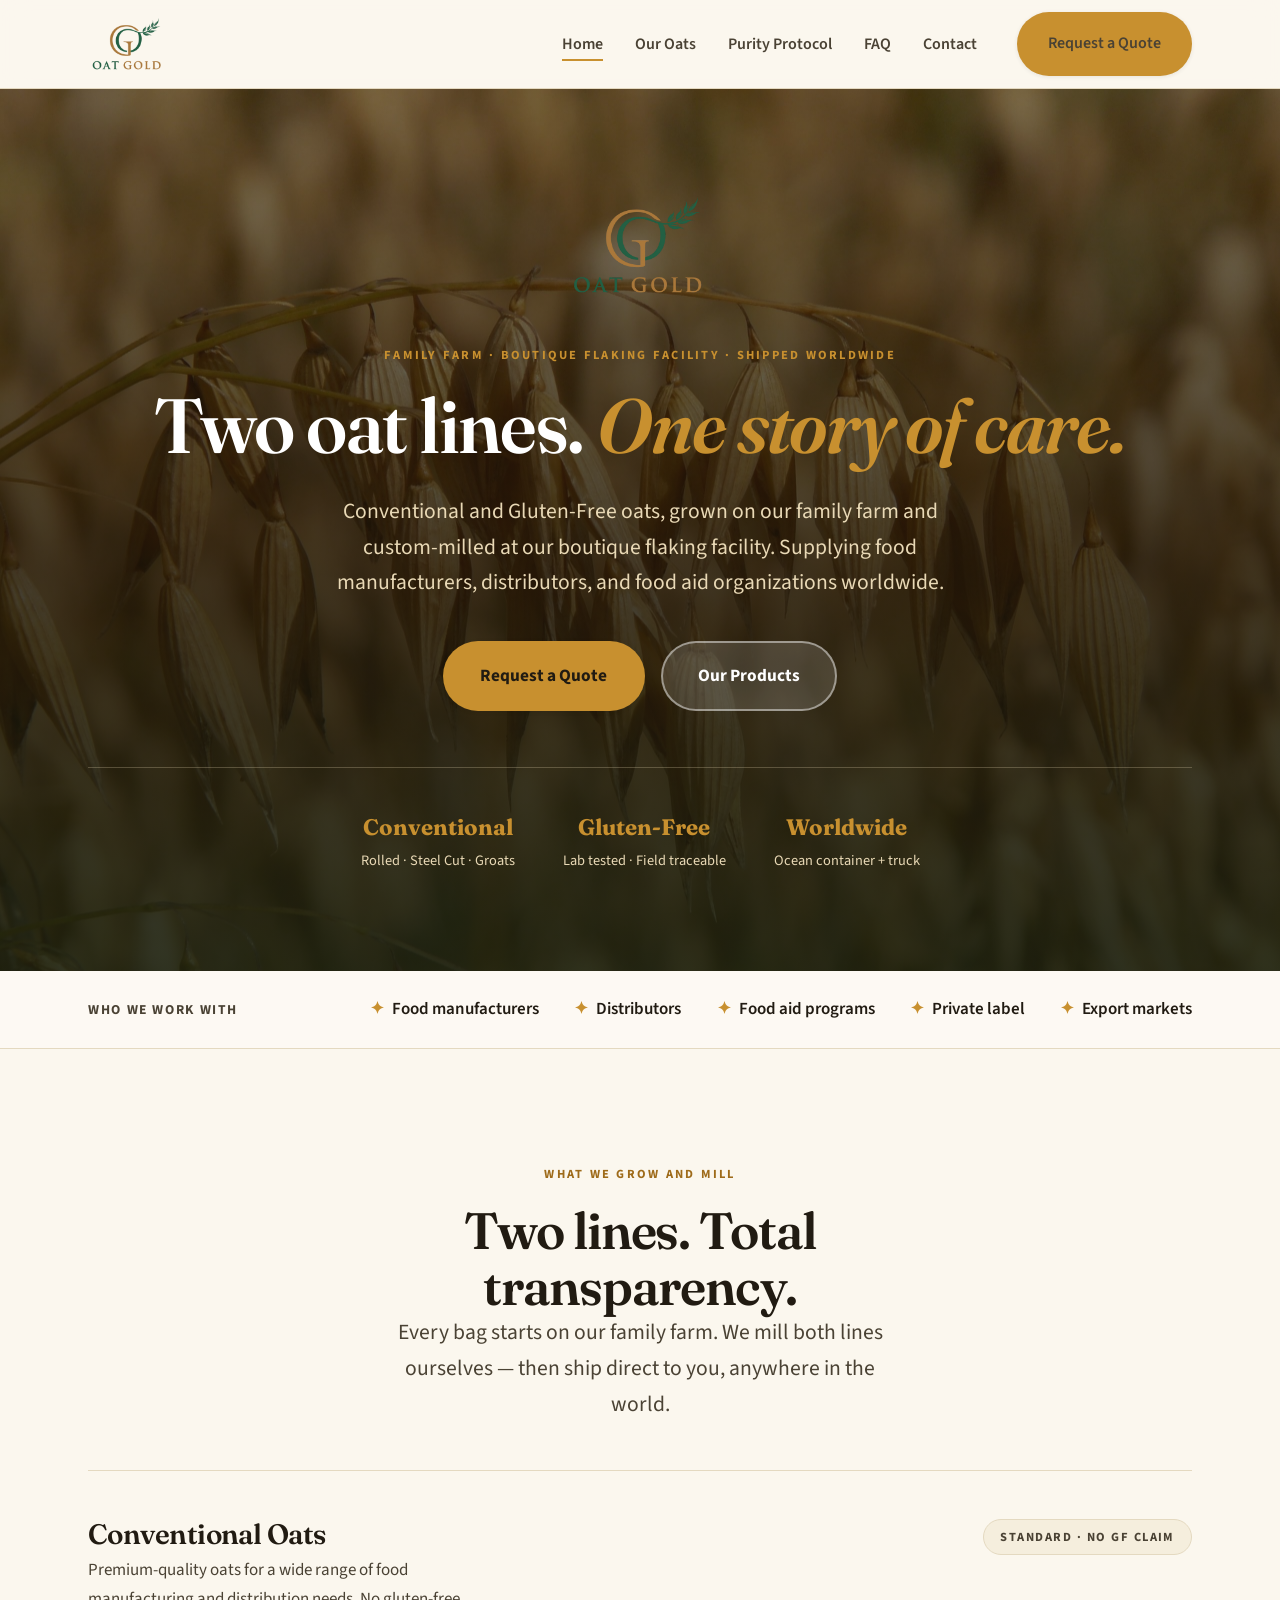
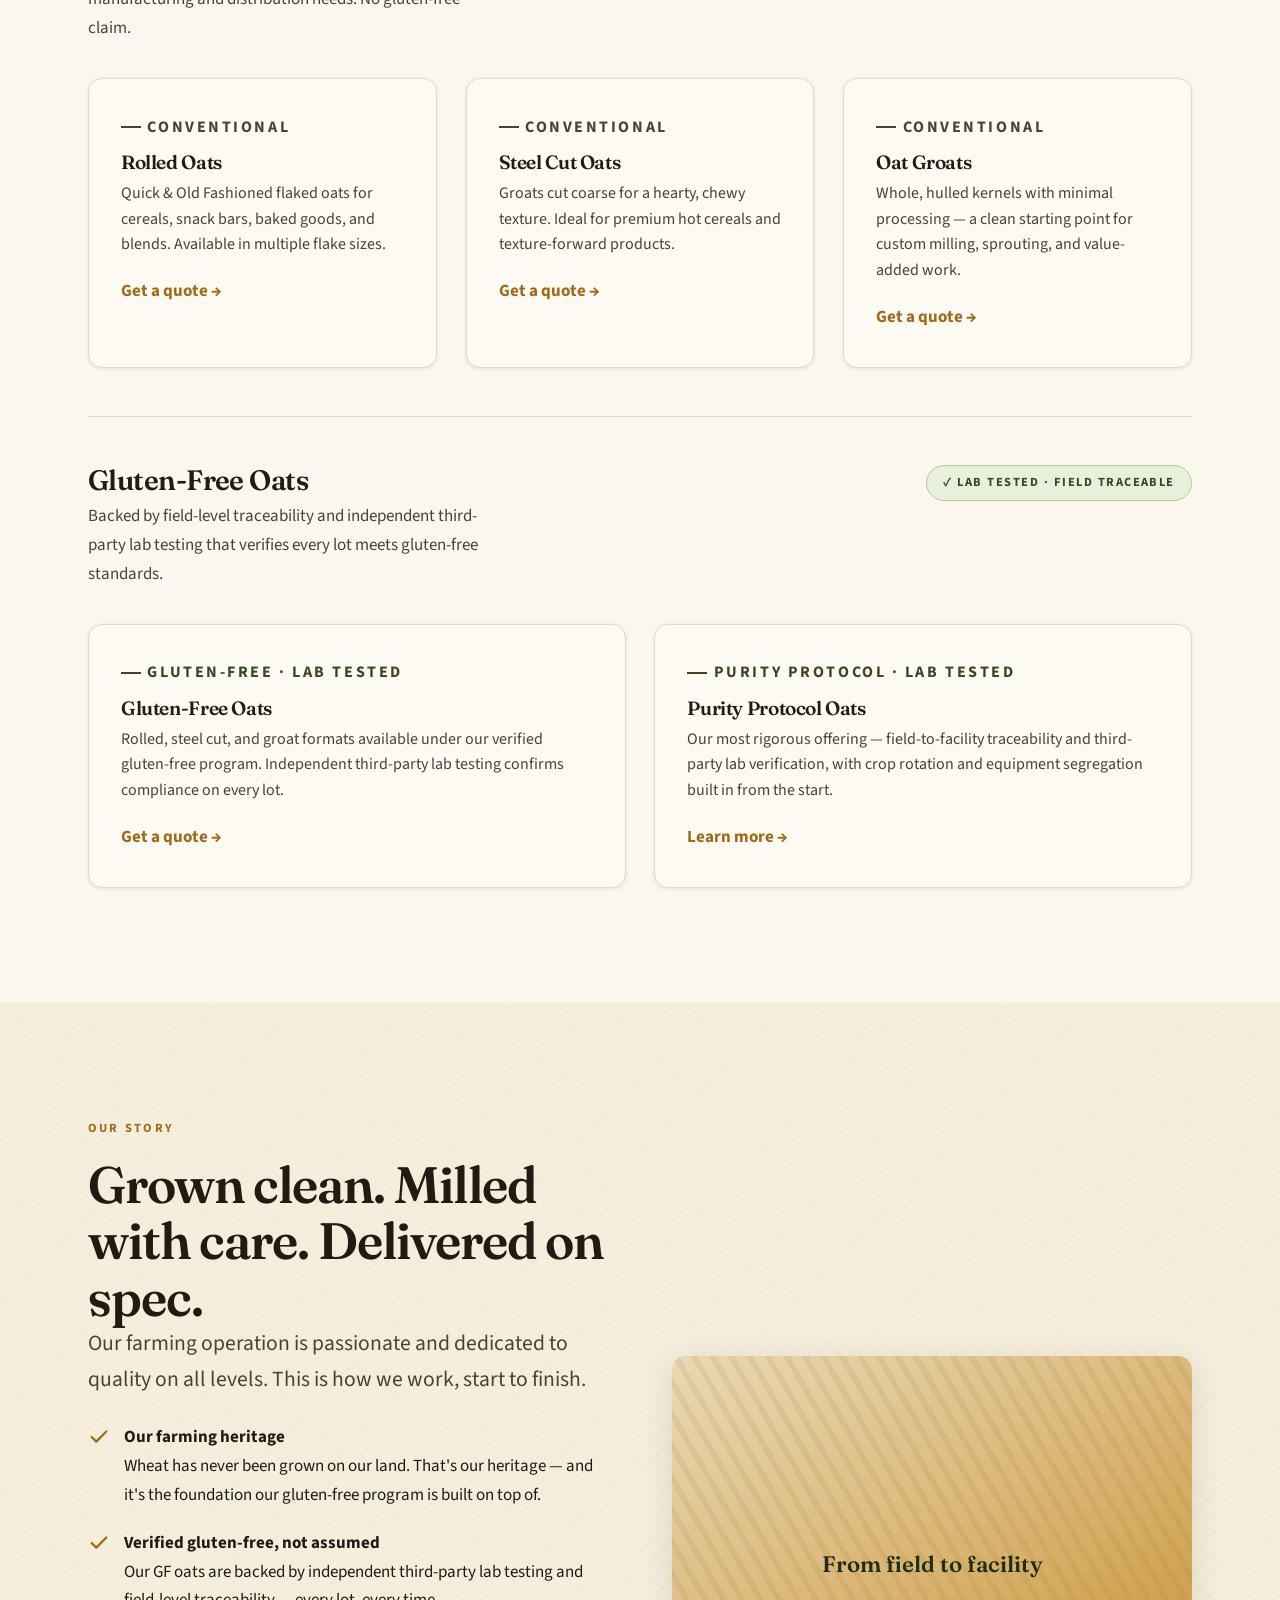
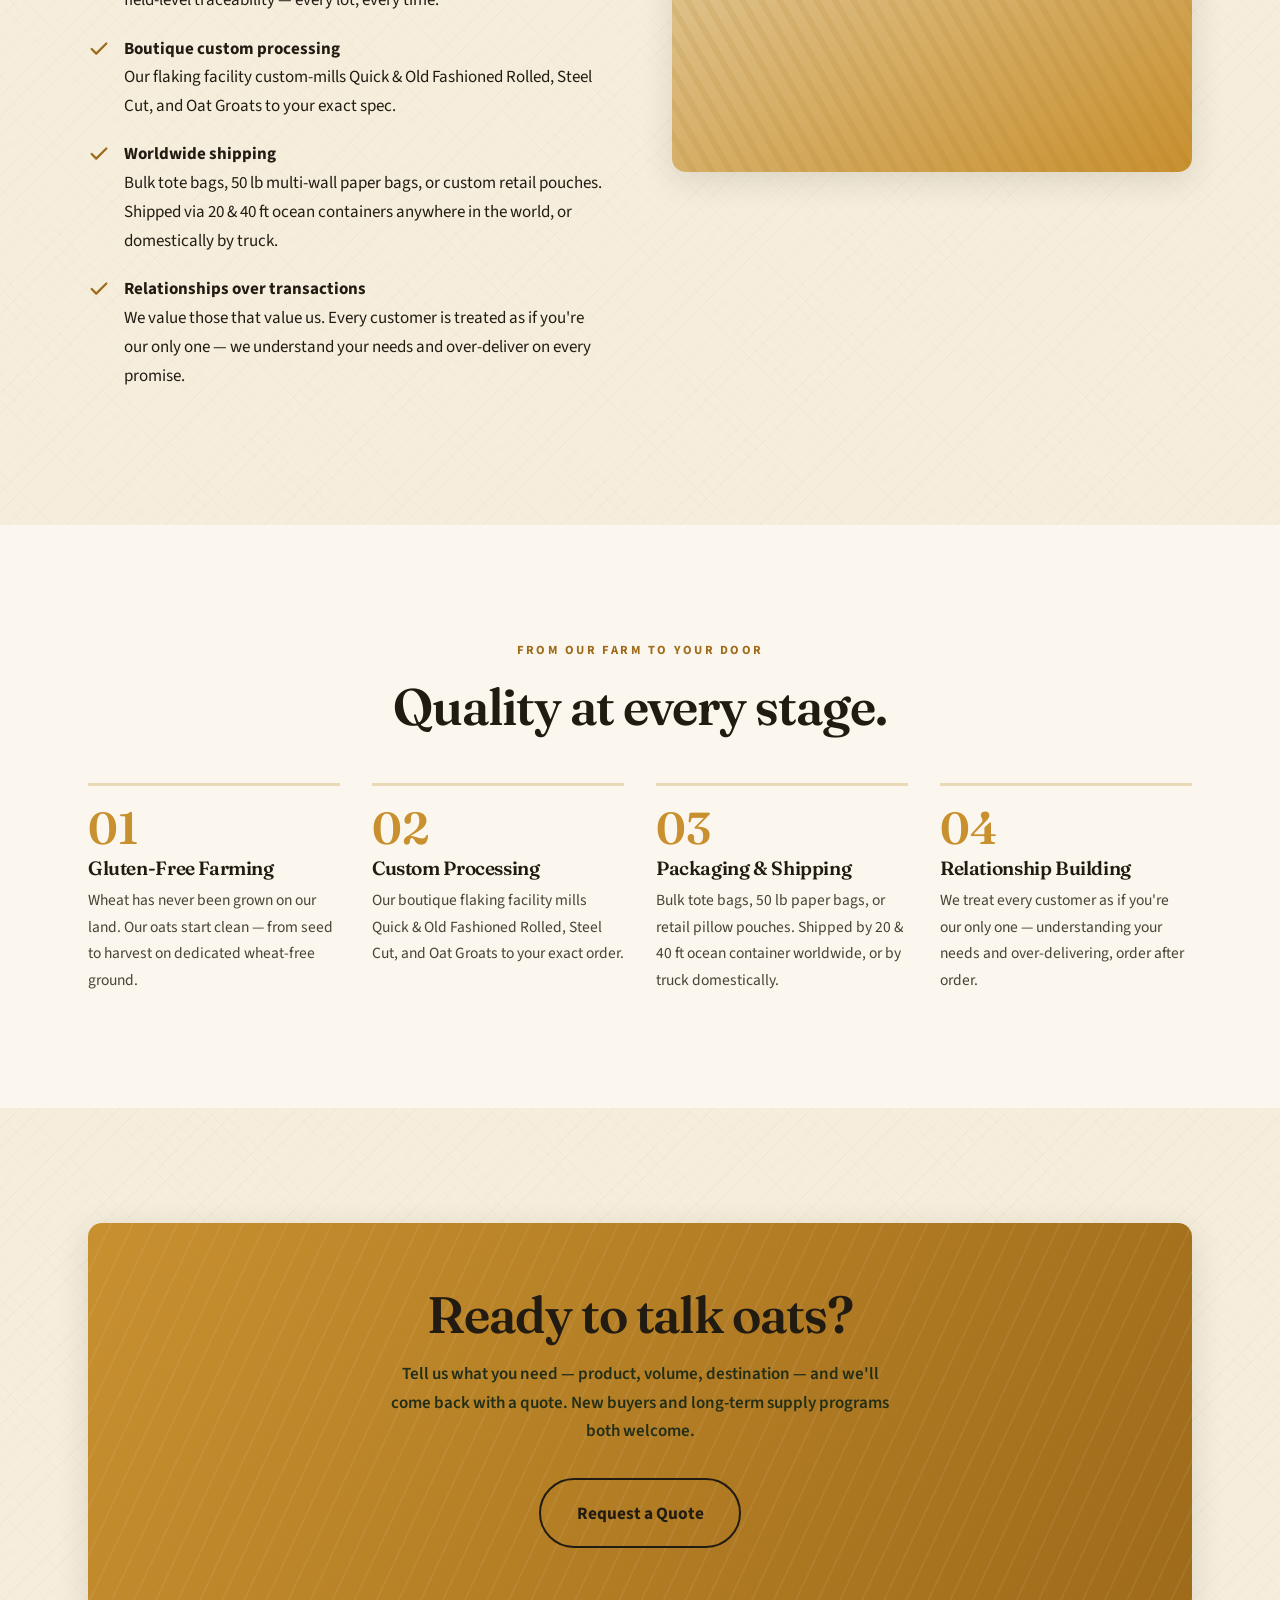
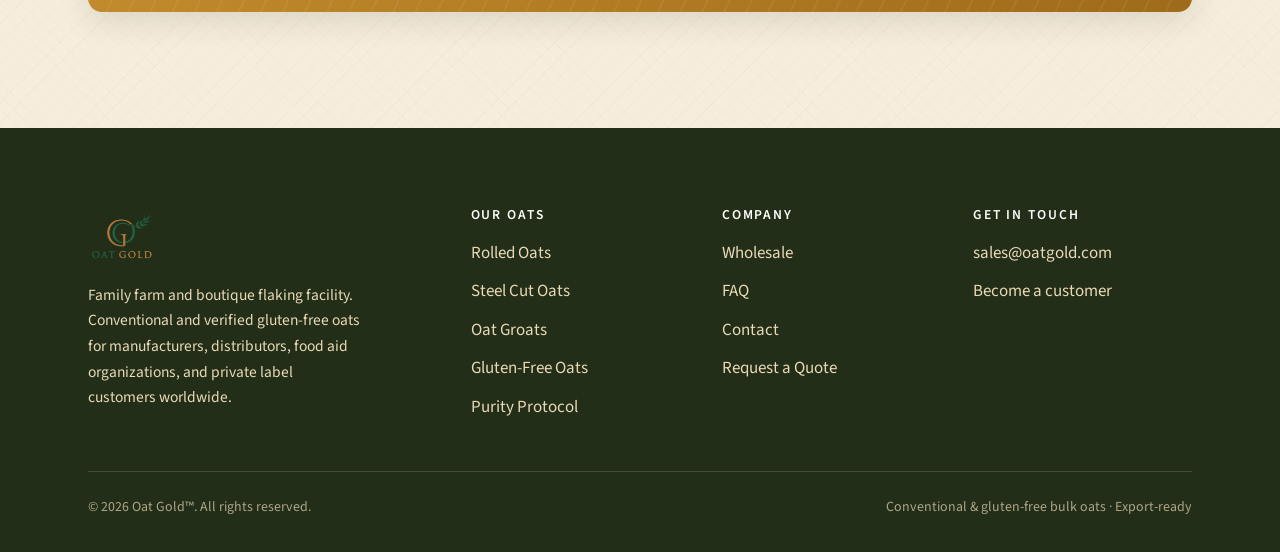
==== commit 1852d1e8: "Content accuracy + design upgrade Content: - Restructure products into two explicit lines: Conventio" ====
--- a/index.html
+++ b/index.html
@@ -3,15 +3,15 @@
 <head>
 <meta charset="UTF-8">
 <meta name="viewport" content="width=device-width, initial-scale=1.0">
-<title>Oat Gold | Wholesale &amp; Bulk Oat Supplier — Rolled, Steel Cut &amp; Purity Protocol Oats</title>
-<meta name="description" content="Oat Gold is a premium wholesale oat supplier for food manufacturers, distributors, and food aid organizations. Bulk rolled oats, steel cut oats, oat groats, gluten-free and Purity Protocol oats. Request a quote.">
+<title>Oat Gold™ | Wholesale &amp; Bulk Oat Supplier — Conventional &amp; Gluten-Free Oats</title>
+<meta name="description" content="Oat Gold™ supplies conventional and verified gluten-free oats from our family farm — rolled, steel cut, groats, and Purity Protocol. Bulk and wholesale for food manufacturers, distributors, and food aid organizations worldwide.">
 <link rel="canonical" href="https://oatgold.com/">
 <meta name="robots" content="index, follow">
 <meta property="og:type" content="website">
-<meta property="og:title" content="Oat Gold | Wholesale &amp; Bulk Oat Supplier">
-<meta property="og:description" content="Premium bulk oats for food manufacturers, distributors, and food aid organizations. Rolled, steel cut, groats, gluten-free, and Purity Protocol oats.">
+<meta property="og:title" content="Oat Gold™ | Wholesale &amp; Bulk Oat Supplier">
+<meta property="og:description" content="Conventional and verified gluten-free bulk oats from our family farm. Rolled, steel cut, groats, and Purity Protocol oats for manufacturers, distributors, and food aid organizations.">
 <meta property="og:url" content="https://oatgold.com/">
-<meta property="og:image" content="https://oatgold.com/assets/images/og-oatgold.jpg">
+<meta property="og:image" content="https://oatgold.com/assets/images/hero-oats.jpg">
 <meta name="twitter:card" content="summary_large_image">
 <link rel="icon" href="favicon.ico" sizes="any">
 <link rel="preconnect" href="https://fonts.googleapis.com">
@@ -28,7 +28,7 @@
       "name": "Oat Gold",
       "url": "https://oatgold.com/",
       "logo": "https://oatgold.com/assets/images/logo.png",
-      "description": "Premium wholesale and bulk oat supplier serving food manufacturers, distributors, food aid organizations, and private label customers.",
+      "description": "Family farm and boutique flaking facility supplying conventional and gluten-free bulk oats to manufacturers, distributors, and food aid organizations worldwide.",
       "sameAs": []
     },
     {
@@ -52,7 +52,7 @@
       <a href="./" class="brand"><img src="assets/images/logo.png" alt="Oat Gold™" class="brand-logo"></a>
       <ul class="nav-links">
         <li><a href="./" class="active">Home</a></li>
-        <li><a href="wholesale-oats.html">Wholesale Oats</a></li>
+        <li><a href="wholesale-oats.html">Our Oats</a></li>
         <li><a href="purity-protocol.html">Purity Protocol</a></li>
         <li><a href="faq.html">FAQ</a></li>
         <li><a href="contact.html">Contact</a></li>
@@ -67,24 +67,18 @@
 <!-- HERO -->
 <section class="hero">
   <div class="container">
-    <div class="hero-grid">
-      <div>
-        <p class="eyebrow hero-eyebrow">Naturally gluten-free · Grown &amp; milled in-house</p>
-        <h1>Oat Gold™ — pure from <span class="accent">field to facility.</span></h1>
-        <p class="lead">Wheat has never been grown on our land — our oats are naturally gluten-free from the seed up. We farm, mill at our boutique flaking facility, and ship to food manufacturers, distributors, and food aid organizations worldwide.</p>
-        <div class="hero-actions">
-          <a href="contact.html" class="btn btn-primary btn-lg">Request a Quote</a>
-          <a href="wholesale-oats.html" class="btn btn-ghost btn-lg">Explore Products</a>
-        </div>
-        <div class="hero-trust">
-          <div class="stat"><strong>Naturally GF</strong><span>Wheat-free farmland</span></div>
-          <div class="stat"><strong>Bulk</strong><span>Truckload &amp; container</span></div>
-          <div class="stat"><strong>Global</strong><span>Export by ocean container</span></div>
-        </div>
-      </div>
-      <div class="hero-visual">
-        <img src="assets/images/bags.jpg" alt="Oat Gold™ wholesale oat bags — premium packaging">
-      </div>
+    <img src="assets/images/logo.png" alt="Oat Gold™" class="hero-logo">
+    <p class="eyebrow hero-eyebrow">Family farm · Boutique flaking facility · Shipped worldwide</p>
+    <h1>Two oat lines. <span class="accent">One story of care.</span></h1>
+    <p class="lead">Conventional and Gluten-Free oats, grown on our family farm and custom-milled at our boutique flaking facility. Supplying food manufacturers, distributors, and food aid organizations worldwide.</p>
+    <div class="hero-actions">
+      <a href="contact.html" class="btn btn-primary btn-lg">Request a Quote</a>
+      <a href="wholesale-oats.html" class="btn btn-ghost btn-lg">Our Products</a>
+    </div>
+    <div class="hero-trust">
+      <div class="stat"><strong>Conventional</strong><span>Rolled · Steel Cut · Groats</span></div>
+      <div class="stat"><strong>Gluten-Free</strong><span>Lab tested · Field traceable</span></div>
+      <div class="stat"><strong>Worldwide</strong><span>Ocean container + truck</span></div>
     </div>
   </div>
 </section>
@@ -92,7 +86,7 @@
 <!-- TRUST BAR -->
 <section class="trustbar">
   <div class="container">
-    <p>Trusted across the food supply chain</p>
+    <p>Who we work with</p>
     <ul>
       <li>Food manufacturers</li>
       <li>Distributors</li>
@@ -107,17 +101,65 @@
 <section class="section" id="products">
   <div class="container">
     <div class="section-head center reveal">
-      <p class="eyebrow">Our oat portfolio</p>
-      <h2>One supplier. Every oat format your formulation needs.</h2>
-      <p class="lead mx-auto">From whole groats to gluten-free and Purity Protocol oats, we supply clean, consistent ingredients sized to your spec and your volume.</p>
-    </div>
-    <div class="grid grid-3">
-      <article class="card product-card reveal"><div class="swatch sw-rolled"><span>Rolled</span></div><h3>Rolled Oats</h3><p>Versatile flaked oats for cereals, bars, baking, and blends. Available in multiple flake thicknesses.</p><a class="card-link" href="wholesale-oats.html#rolled">View specs →</a></article>
-      <article class="card product-card reveal"><div class="swatch sw-steel"><span>Steel Cut</span></div><h3>Steel Cut Oats</h3><p>Coarse, hearty groats cut for texture-forward products and premium hot cereals.</p><a class="card-link" href="wholesale-oats.html#steel-cut">View specs →</a></article>
-      <article class="card product-card reveal"><div class="swatch sw-groats"><span>Groats</span></div><h3>Oat Groats</h3><p>Whole, minimally processed oat kernels — the foundation for milling, sprouting, and value-added lines.</p><a class="card-link" href="wholesale-oats.html#groats">View specs →</a></article>
-      <article class="card product-card reveal"><div class="swatch sw-gf"><span>Gluten-Free</span></div><h3>Gluten-Free Oats</h3><p>Oats produced under controlled handling for gluten-free claims and sensitive formulations.</p><a class="card-link" href="wholesale-oats.html#gluten-free">View specs →</a></article>
-      <article class="card product-card reveal"><div class="swatch sw-purity"><span>Purity Protocol</span></div><h3>Purity Protocol Oats</h3><p>Oats grown and handled under the Purity Protocol for the highest assurance of gluten avoidance.</p><a class="card-link" href="purity-protocol.html">Learn more →</a></article>
-      <article class="card product-card reveal"><div class="swatch sw-bulk"><span>Bulk &amp; Private Label</span></div><h3>Bulk &amp; Wholesale Ingredients</h3><p>Truckload and container volumes, plus private-label and custom-spec oat ingredients for manufacturers.</p><a class="card-link" href="wholesale-oats.html#bulk">View specs →</a></article>
+      <p class="eyebrow">What we grow and mill</p>
+      <h2>Two lines. Total transparency.</h2>
+      <p class="lead mx-auto">Every bag starts on our family farm. We mill both lines ourselves — then ship direct to you, anywhere in the world.</p>
+    </div>
+
+    <!-- Conventional line -->
+    <div class="product-line reveal">
+      <div class="product-line-head">
+        <div>
+          <h3>Conventional Oats</h3>
+          <p>Premium-quality oats for a wide range of food manufacturing and distribution needs. No gluten-free claim.</p>
+        </div>
+        <span class="product-line-badge">Standard · No GF Claim</span>
+      </div>
+      <div class="grid grid-3">
+        <article class="card product-card">
+          <p class="card-type">Conventional</p>
+          <h4>Rolled Oats</h4>
+          <p>Quick &amp; Old Fashioned flaked oats for cereals, snack bars, baked goods, and blends. Available in multiple flake sizes.</p>
+          <a class="card-link" href="wholesale-oats.html#rolled">Get a quote →</a>
+        </article>
+        <article class="card product-card">
+          <p class="card-type">Conventional</p>
+          <h4>Steel Cut Oats</h4>
+          <p>Groats cut coarse for a hearty, chewy texture. Ideal for premium hot cereals and texture-forward products.</p>
+          <a class="card-link" href="wholesale-oats.html#steel-cut">Get a quote →</a>
+        </article>
+        <article class="card product-card">
+          <p class="card-type">Conventional</p>
+          <h4>Oat Groats</h4>
+          <p>Whole, hulled kernels with minimal processing — a clean starting point for custom milling, sprouting, and value-added work.</p>
+          <a class="card-link" href="wholesale-oats.html#groats">Get a quote →</a>
+        </article>
+      </div>
+    </div>
+
+    <!-- Gluten-Free line -->
+    <div class="product-line reveal">
+      <div class="product-line-head">
+        <div>
+          <h3>Gluten-Free Oats</h3>
+          <p>Backed by field-level traceability and independent third-party lab testing that verifies every lot meets gluten-free standards.</p>
+        </div>
+        <span class="product-line-badge badge-gf">✓ Lab Tested · Field Traceable</span>
+      </div>
+      <div class="grid grid-2">
+        <article class="card product-card card-gf">
+          <p class="card-type">Gluten-Free · Lab Tested</p>
+          <h4>Gluten-Free Oats</h4>
+          <p>Rolled, steel cut, and groat formats available under our verified gluten-free program. Independent third-party lab testing confirms compliance on every lot.</p>
+          <a class="card-link" href="wholesale-oats.html#gluten-free">Get a quote →</a>
+        </article>
+        <article class="card product-card card-gf">
+          <p class="card-type">Purity Protocol · Lab Tested</p>
+          <h4>Purity Protocol Oats</h4>
+          <p>Our most rigorous offering — field-to-facility traceability and third-party lab verification, with crop rotation and equipment segregation built in from the start.</p>
+          <a class="card-link" href="purity-protocol.html">Learn more →</a>
+        </article>
+      </div>
     </div>
   </div>
 </section>
@@ -126,17 +168,18 @@
 <section class="section bg-grain">
   <div class="container split">
     <div class="reveal">
-      <p class="eyebrow">Why Oat Gold™</p>
+      <p class="eyebrow">Our story</p>
       <h2>Grown clean. Milled with care. Delivered on spec.</h2>
-      <p class="lead">Our farming operation is passionate and dedicated to quality on all levels — and it starts with the land itself.</p>
+      <p class="lead">Our farming operation is passionate and dedicated to quality on all levels. This is how we work, start to finish.</p>
       <ul class="checklist">
-        <li><svg viewBox="0 0 24 24" fill="none" stroke="currentColor" stroke-width="2.5" stroke-linecap="round" stroke-linejoin="round"><polyline points="20 6 9 17 4 12"></polyline></svg><span><strong>Gluten-Free Farming</strong>Wheat has never been grown on our land. Our oats are naturally gluten-free — not sorted or corrected downstream, but clean from the seed up.</span></li>
-        <li><svg viewBox="0 0 24 24" fill="none" stroke="currentColor" stroke-width="2.5" stroke-linecap="round" stroke-linejoin="round"><polyline points="20 6 9 17 4 12"></polyline></svg><span><strong>Boutique Custom Processing</strong>Our flaking facility prides itself in custom processing for discerning customers — Quick &amp; Old Fashioned Rolled, Steel Cut oats, and Oat Groats to your exact spec.</span></li>
-        <li><svg viewBox="0 0 24 24" fill="none" stroke="currentColor" stroke-width="2.5" stroke-linecap="round" stroke-linejoin="round"><polyline points="20 6 9 17 4 12"></polyline></svg><span><strong>Packaging &amp; Shipping</strong>Bulk tote bags, 50 lb multi-wall paper bags, or custom retail pillow pouches. Shipped worldwide by 20 &amp; 40 ft ocean container, or domestically by truck.</span></li>
-        <li><svg viewBox="0 0 24 24" fill="none" stroke="currentColor" stroke-width="2.5" stroke-linecap="round" stroke-linejoin="round"><polyline points="20 6 9 17 4 12"></polyline></svg><span><strong>Relationship Building</strong>We believe in valuing those that value us — treating each customer as if you are our only customer, understanding your needs, and over-delivering on every promise.</span></li>
+        <li><svg viewBox="0 0 24 24" fill="none" stroke="currentColor" stroke-width="2.5" stroke-linecap="round" stroke-linejoin="round"><polyline points="20 6 9 17 4 12"></polyline></svg><span><strong>Our farming heritage</strong>Wheat has never been grown on our land. That's our heritage — and it's the foundation our gluten-free program is built on top of.</span></li>
+        <li><svg viewBox="0 0 24 24" fill="none" stroke="currentColor" stroke-width="2.5" stroke-linecap="round" stroke-linejoin="round"><polyline points="20 6 9 17 4 12"></polyline></svg><span><strong>Verified gluten-free, not assumed</strong>Our GF oats are backed by independent third-party lab testing and field-level traceability — every lot, every time.</span></li>
+        <li><svg viewBox="0 0 24 24" fill="none" stroke="currentColor" stroke-width="2.5" stroke-linecap="round" stroke-linejoin="round"><polyline points="20 6 9 17 4 12"></polyline></svg><span><strong>Boutique custom processing</strong>Our flaking facility custom-mills Quick &amp; Old Fashioned Rolled, Steel Cut, and Oat Groats to your exact spec.</span></li>
+        <li><svg viewBox="0 0 24 24" fill="none" stroke="currentColor" stroke-width="2.5" stroke-linecap="round" stroke-linejoin="round"><polyline points="20 6 9 17 4 12"></polyline></svg><span><strong>Worldwide shipping</strong>Bulk tote bags, 50 lb multi-wall paper bags, or custom retail pouches. Shipped via 20 &amp; 40 ft ocean containers anywhere in the world, or domestically by truck.</span></li>
+        <li><svg viewBox="0 0 24 24" fill="none" stroke="currentColor" stroke-width="2.5" stroke-linecap="round" stroke-linejoin="round"><polyline points="20 6 9 17 4 12"></polyline></svg><span><strong>Relationships over transactions</strong>We value those that value us. Every customer is treated as if you're our only one — we understand your needs and over-deliver on every promise.</span></li>
       </ul>
     </div>
-    <div class="split-visual" role="img" aria-label="Golden oat field at harvest"><span class="label">From field to formulation</span></div>
+    <div class="split-visual reveal" role="img" aria-label="Golden oat field at harvest"><span class="label">From field to facility</span></div>
   </div>
 </section>
 
@@ -144,24 +187,24 @@
 <section class="section">
   <div class="container">
     <div class="section-head center reveal">
-      <p class="eyebrow">From our farm to your facility</p>
-      <h2>Quality controlled at every stage.</h2>
+      <p class="eyebrow">From our farm to your door</p>
+      <h2>Quality at every stage.</h2>
     </div>
     <div class="steps">
-      <div class="step reveal"><h3>Gluten-Free Farming</h3><p>Wheat has never been grown on our land. Our oats are naturally gluten-free from seed to harvest — the foundation everything else is built on.</p></div>
-      <div class="step reveal"><h3>Processing</h3><p>Our boutique flaking facility produces Quick &amp; Old Fashioned Rolled, Steel Cut oats, and Oat Groats — custom-processed to your specification.</p></div>
-      <div class="step reveal"><h3>Packaging &amp; Shipping</h3><p>Bulk tote bags, 50 lb multi-wall paper bags, or custom retail pillow pouches. We ship anywhere in the world via 20 &amp; 40 ft ocean containers, and domestically by truck.</p></div>
-      <div class="step reveal"><h3>Relationship Building</h3><p>We value those that value us. Every customer is treated as our only customer — we understand your specific needs and over-deliver on every promise.</p></div>
+      <div class="step reveal"><h3>Gluten-Free Farming</h3><p>Wheat has never been grown on our land. Our oats start clean — from seed to harvest on dedicated wheat-free ground.</p></div>
+      <div class="step reveal"><h3>Custom Processing</h3><p>Our boutique flaking facility mills Quick &amp; Old Fashioned Rolled, Steel Cut, and Oat Groats to your exact order.</p></div>
+      <div class="step reveal"><h3>Packaging &amp; Shipping</h3><p>Bulk tote bags, 50 lb paper bags, or retail pillow pouches. Shipped by 20 &amp; 40 ft ocean container worldwide, or by truck domestically.</p></div>
+      <div class="step reveal"><h3>Relationship Building</h3><p>We treat every customer as if you're our only one — understanding your needs and over-delivering, order after order.</p></div>
     </div>
   </div>
 </section>
 
 <!-- CTA -->
-<section class="section">
+<section class="section bg-grain">
   <div class="container">
     <div class="cta-band reveal">
-      <h2>Ready to source naturally gluten-free oats at volume?</h2>
-      <p>Tell us your oat type, volume, and destination and we'll get you a quote. New buyers and recurring supply programs both welcome.</p>
+      <h2>Ready to talk oats?</h2>
+      <p>Tell us what you need — product, volume, destination — and we'll come back with a quote. New buyers and long-term supply programs both welcome.</p>
       <a href="contact.html" class="btn btn-secondary btn-lg" style="border-color:var(--ink);">Request a Quote</a>
     </div>
   </div>
@@ -174,15 +217,15 @@
     <div class="footer-grid">
       <div>
         <a href="./" class="brand"><img src="assets/images/logo.png" alt="Oat Gold™" class="brand-logo"></a>
-        <p class="footer-about">Naturally gluten-free oats grown and custom-milled at our boutique flaking facility. Wholesale supply for manufacturers, distributors, food aid organizations, and private label customers worldwide.</p>
-      </div>
-      <div><h4>Products</h4><ul><li><a href="wholesale-oats.html#rolled">Rolled Oats</a></li><li><a href="wholesale-oats.html#steel-cut">Steel Cut Oats</a></li><li><a href="wholesale-oats.html#groats">Oat Groats</a></li><li><a href="wholesale-oats.html#gluten-free">Gluten-Free Oats</a></li><li><a href="purity-protocol.html">Purity Protocol</a></li></ul></div>
+        <p class="footer-about">Family farm and boutique flaking facility. Conventional and verified gluten-free oats for manufacturers, distributors, food aid organizations, and private label customers worldwide.</p>
+      </div>
+      <div><h4>Our Oats</h4><ul><li><a href="wholesale-oats.html#rolled">Rolled Oats</a></li><li><a href="wholesale-oats.html#steel-cut">Steel Cut Oats</a></li><li><a href="wholesale-oats.html#groats">Oat Groats</a></li><li><a href="wholesale-oats.html#gluten-free">Gluten-Free Oats</a></li><li><a href="purity-protocol.html">Purity Protocol</a></li></ul></div>
       <div><h4>Company</h4><ul><li><a href="wholesale-oats.html">Wholesale</a></li><li><a href="faq.html">FAQ</a></li><li><a href="contact.html">Contact</a></li><li><a href="contact.html">Request a Quote</a></li></ul></div>
       <div><h4>Get in touch</h4><ul><li><a href="mailto:sales@oatgold.com">sales@oatgold.com</a></li><li><a href="contact.html">Become a customer</a></li></ul></div>
     </div>
     <div class="footer-bottom">
-      <span>&copy; <span id="year">2026</span> Oat Gold. All rights reserved.</span>
-      <span>Wholesale &amp; bulk oat ingredients · Export-ready</span>
+      <span>&copy; <span id="year">2026</span> Oat Gold™. All rights reserved.</span>
+      <span>Conventional &amp; gluten-free bulk oats · Export-ready</span>
     </div>
   </div>
 </footer>
--- a/assets/css/styles.css
+++ b/assets/css/styles.css
@@ -1,28 +1,28 @@
 /* ==========================================================================
-   Oat Gold — Premium oat ingredient supplier
-   Design system: warm grain-field palette, editorial serif display,
-   clean humanist sans body. Trust-forward B2B.
+   Oat Gold™ — Premium oat supplier
+   Warm grain-field palette · Editorial serif display · Family farm voice
    ========================================================================== */
 
 :root {
-  --gold: #C8902F;
-  --gold-deep: #A6741E;
-  --grain: #E9D9B6;
+  --gold:       #C8902F;
+  --gold-deep:  #9E6B1A;
+  --grain:      #E9D9B6;
   --grain-soft: #F5EEDD;
-  --cream: #FBF7EE;
-  --ink: #211B12;
-  --ink-soft: #4A4234;
-  --field: #3D4A2A;
-  --field-deep: #2A331C;
-  --line: #E4D9C0;
-  --white: #ffffff;
-  --max: 1200px;
-  --radius: 14px;
-  --shadow-sm: 0 1px 3px rgba(33, 27, 18, .08);
-  --shadow-md: 0 8px 30px rgba(33, 27, 18, .10);
-  --shadow-lg: 0 24px 60px rgba(33, 27, 18, .14);
+  --cream:      #FBF7EE;
+  --parchment:  #FDF9F3;
+  --ink:        #211B12;
+  --ink-soft:   #4A4234;
+  --field:      #374824;
+  --field-deep: #222E17;
+  --line:       #E4D9C0;
+  --white:      #FDF9F3;
+  --max:        1200px;
+  --radius:     14px;
+  --shadow-sm:  0 1px 4px rgba(33,27,18,.09);
+  --shadow-md:  0 8px 32px rgba(33,27,18,.12);
+  --shadow-lg:  0 28px 70px rgba(33,27,18,.16);
   --font-display: "Fraunces", Georgia, "Times New Roman", serif;
-  --font-body: "Source Sans 3", -apple-system, BlinkMacSystemFont, "Segoe UI", sans-serif;
+  --font-body:    "Source Sans 3", -apple-system, BlinkMacSystemFont, "Segoe UI", sans-serif;
   --ease: cubic-bezier(.22, 1, .36, 1);
 }
 
@@ -34,7 +34,7 @@
   font-family: var(--font-body);
   color: var(--ink);
   background: var(--cream);
-  line-height: 1.65;
+  line-height: 1.7;
   font-size: 1.0625rem;
   overflow-x: hidden;
 }
@@ -43,18 +43,18 @@
 a { color: var(--gold-deep); text-decoration: none; transition: color .2s var(--ease); }
 a:hover { color: var(--ink); }
 
-h1, h2, h3, h4 { font-family: var(--font-display); font-weight: 600; line-height: 1.12; color: var(--ink); letter-spacing: -.01em; }
-h1 { font-size: clamp(2.4rem, 5.5vw, 4.2rem); }
-h2 { font-size: clamp(1.9rem, 3.6vw, 2.9rem); }
-h3 { font-size: clamp(1.25rem, 2vw, 1.6rem); }
-
-.container { width: 100%; max-width: var(--max); margin: 0 auto; padding: 0 clamp(1.25rem, 4vw, 3rem); }
-.section { padding: clamp(3.5rem, 8vw, 6.5rem) 0; }
+h1, h2, h3, h4 { font-family: var(--font-display); font-weight: 600; line-height: 1.1; color: var(--ink); letter-spacing: -.02em; }
+h1 { font-size: clamp(2.8rem, 6vw, 5rem); }
+h2 { font-size: clamp(2.1rem, 4vw, 3.4rem); }
+h3 { font-size: clamp(1.35rem, 2.2vw, 1.75rem); }
+
+.container { width: 100%; max-width: var(--max); margin: 0 auto; padding: 0 clamp(1.4rem, 4vw, 3rem); }
+.section { padding: clamp(4.5rem, 9vw, 8rem) 0; }
 .eyebrow {
   font-family: var(--font-body); font-weight: 700; text-transform: uppercase;
-  letter-spacing: .18em; font-size: .78rem; color: var(--gold-deep); margin-bottom: 1rem;
-}
-.lead { font-size: clamp(1.1rem, 1.6vw, 1.3rem); color: var(--ink-soft); max-width: 60ch; }
+  letter-spacing: .18em; font-size: .78rem; color: var(--gold-deep); margin-bottom: 1.1rem;
+}
+.lead { font-size: clamp(1.1rem, 1.7vw, 1.35rem); color: var(--ink-soft); max-width: 60ch; line-height: 1.65; }
 .text-center { text-align: center; }
 .mx-auto { margin-left: auto; margin-right: auto; }
 
@@ -62,28 +62,28 @@
 .btn {
   display: inline-flex; align-items: center; gap: .55rem;
   font-family: var(--font-body); font-weight: 700; font-size: 1rem;
-  padding: .95rem 1.7rem; border-radius: 999px; border: 2px solid transparent;
+  padding: 1rem 1.8rem; border-radius: 999px; border: 2px solid transparent;
   cursor: pointer; transition: all .25s var(--ease); white-space: nowrap;
 }
 .btn-primary { background: var(--gold); color: var(--ink); box-shadow: var(--shadow-sm); }
-.btn-primary:hover { background: var(--gold-deep); color: var(--white); transform: translateY(-2px); box-shadow: var(--shadow-md); }
+.btn-primary:hover { background: var(--gold-deep); color: #fff; transform: translateY(-2px); box-shadow: var(--shadow-md); }
 .btn-secondary { background: transparent; color: var(--ink); border-color: var(--ink); }
 .btn-secondary:hover { background: var(--ink); color: var(--cream); transform: translateY(-2px); }
-.btn-ghost { background: rgba(255,255,255,.14); color: var(--white); border-color: rgba(255,255,255,.45); }
-.btn-ghost:hover { background: var(--white); color: var(--ink); }
-.btn-lg { padding: 1.1rem 2.1rem; font-size: 1.08rem; }
+.btn-ghost { background: rgba(255,255,255,.14); color: #fff; border-color: rgba(255,255,255,.45); }
+.btn-ghost:hover { background: #fff; color: var(--ink); }
+.btn-lg { padding: 1.15rem 2.2rem; font-size: 1.08rem; }
 
 /* ---------- Header ---------- */
 .site-header {
   position: sticky; top: 0; z-index: 100;
-  background: rgba(251, 247, 238, .85); backdrop-filter: blur(12px);
+  background: rgba(251,247,238,.9); backdrop-filter: blur(14px);
   border-bottom: 1px solid var(--line); transition: box-shadow .3s var(--ease);
 }
 .site-header.scrolled { box-shadow: var(--shadow-sm); }
-.nav { display: flex; align-items: center; justify-content: space-between; height: 76px; }
-.brand { display: flex; align-items: center; gap: .65rem; font-family: var(--font-display); font-weight: 600; font-size: 1.5rem; color: var(--ink); }
-.brand:hover { color: var(--ink); }
-.brand-logo { height: 48px; width: auto; display: block; }
+.nav { display: flex; align-items: center; justify-content: space-between; height: 88px; }
+.brand { display: flex; align-items: center; }
+.brand:hover { opacity: .85; }
+.brand-logo { height: 64px; width: auto; display: block; }
 .nav-links { display: flex; align-items: center; gap: 2rem; list-style: none; }
 .nav-links a { color: var(--ink-soft); font-weight: 600; font-size: 1rem; position: relative; }
 .nav-links a:hover { color: var(--ink); }
@@ -93,28 +93,31 @@
 .nav-toggle { display: none; background: none; border: 0; cursor: pointer; padding: .5rem; }
 .nav-toggle span { display: block; width: 26px; height: 2px; background: var(--ink); margin: 5px 0; transition: all .3s var(--ease); }
 
-/* ---------- Hero ---------- */
-.hero { position: relative; background: url('../images/hero-oats.jpg') center 40% / cover no-repeat; color: var(--cream); overflow: hidden; }
+/* ---------- Hero (full-bleed photo) ---------- */
+.hero {
+  position: relative; min-height: 88vh; display: flex; align-items: center;
+  background: url('../images/hero-oats.jpg') center 40% / cover no-repeat;
+  color: var(--cream); overflow: hidden; text-align: center;
+}
 .hero::before {
   content: ""; position: absolute; inset: 0;
-  background: linear-gradient(160deg, rgba(30,24,14,.82) 0%, rgba(40,50,25,.72) 55%, rgba(42,51,28,.62) 100%);
+  background: linear-gradient(180deg, rgba(22,17,8,.50) 0%, rgba(28,20,8,.82) 55%, rgba(22,28,14,.88) 100%);
   pointer-events: none;
 }
-.hero .container { position: relative; padding-top: clamp(4rem, 9vw, 7rem); padding-bottom: clamp(4rem, 9vw, 7rem); }
-.hero-grid { display: grid; grid-template-columns: 1.1fr .9fr; gap: 3rem; align-items: center; }
-.hero h1 { color: var(--white); }
+.hero .container { position: relative; padding-top: clamp(4rem,8vw,6rem); padding-bottom: clamp(4rem,8vw,6rem); }
+.hero-logo { height: 120px; width: auto; display: block; margin: 0 auto 2.5rem; }
+.hero h1 { color: #fff; max-width: 22ch; margin: 0 auto; }
 .hero h1 .accent { color: var(--gold); font-style: italic; }
-.hero .lead { color: var(--grain); margin: 1.4rem 0 2.2rem; }
+.hero .lead { color: var(--grain); margin: 1.6rem auto 2.5rem; }
 .hero-eyebrow { color: var(--gold); }
-.hero-actions { display: flex; gap: 1rem; flex-wrap: wrap; }
-.hero-trust { margin-top: 2.6rem; display: flex; gap: 2rem; flex-wrap: wrap; }
-.hero-trust .stat strong { display: block; font-family: var(--font-display); font-size: 2rem; color: var(--gold); }
+.hero-actions { display: flex; gap: 1rem; flex-wrap: wrap; justify-content: center; }
+.hero-trust {
+  margin-top: 3.5rem; padding-top: 2.5rem;
+  border-top: 1px solid rgba(233,217,182,.25);
+  display: flex; gap: 3rem; flex-wrap: wrap; justify-content: center;
+}
+.hero-trust .stat strong { display: block; font-family: var(--font-display); font-size: 1.4rem; color: var(--gold); }
 .hero-trust .stat span { font-size: .9rem; color: var(--grain); }
-.hero-visual {
-  aspect-ratio: 4/5; border-radius: var(--radius); position: relative;
-  box-shadow: var(--shadow-lg); overflow: hidden;
-}
-.hero-visual img { width: 100%; height: 100%; object-fit: cover; display: block; }
 
 /* ---------- Trust bar ---------- */
 .trustbar { background: var(--white); border-bottom: 1px solid var(--line); }
@@ -125,61 +128,89 @@
 .trustbar li::before { content: "✦"; color: var(--gold); }
 
 /* ---------- Cards / products ---------- */
-.grid { display: grid; gap: 1.6rem; }
+.grid { display: grid; gap: 1.8rem; }
 .grid-3 { grid-template-columns: repeat(3, 1fr); }
 .grid-2 { grid-template-columns: repeat(2, 1fr); }
 .card {
   background: var(--white); border: 1px solid var(--line); border-radius: var(--radius);
-  padding: 2rem; box-shadow: var(--shadow-sm); transition: transform .3s var(--ease), box-shadow .3s var(--ease);
+  padding: 2.2rem 2rem; box-shadow: var(--shadow-sm);
+  transition: transform .3s var(--ease), box-shadow .3s var(--ease);
 }
 .card:hover { transform: translateY(-4px); box-shadow: var(--shadow-md); }
-.card .icon {
-  width: 52px; height: 52px; border-radius: 12px; background: var(--grain-soft);
-  display: grid; place-items: center; margin-bottom: 1.2rem; color: var(--gold-deep);
-}
-.card .icon svg { width: 26px; height: 26px; }
-.card h3 { margin-bottom: .5rem; }
-.card p { color: var(--ink-soft); font-size: 1rem; }
-.card .card-link { font-weight: 700; margin-top: 1rem; display: inline-flex; align-items: center; gap: .4rem; }
+.card h3 { margin-bottom: .6rem; }
+.card h4 { font-size: 1.2rem; margin-bottom: .5rem; }
+.card p { color: var(--ink-soft); font-size: 1rem; line-height: 1.6; }
+.card .card-link { font-weight: 700; margin-top: 1.2rem; display: inline-flex; align-items: center; gap: .4rem; }
+
+.card-type {
+  font-family: var(--font-body); font-size: .72rem; font-weight: 700;
+  text-transform: uppercase; letter-spacing: .16em;
+  color: var(--gold-deep); margin-bottom: .75rem;
+  display: flex; align-items: center; gap: .4rem;
+}
+.card-gf .card-type { color: var(--field); }
+.card-type::before { content: ""; width: 20px; height: 2px; background: currentColor; display: inline-block; }
 
 .product-card { display: flex; flex-direction: column; }
-.product-card .swatch { height: 140px; border-radius: 10px; margin-bottom: 1.3rem; position: relative; overflow: hidden; }
-.product-card .swatch span { position: absolute; bottom: 10px; left: 12px; background: rgba(33,27,18,.7); color: var(--cream); font-size: .72rem; font-weight: 700; letter-spacing: .1em; text-transform: uppercase; padding: .25rem .6rem; border-radius: 6px; }
-.sw-rolled { background: linear-gradient(135deg, #E9D9B6, #C8902F); }
-.sw-steel { background: linear-gradient(135deg, #D9C79A, #8a6a2a); }
-.sw-groats { background: linear-gradient(135deg, #EADBB9, #B5872c); }
-.sw-gf { background: linear-gradient(135deg, #DDE6C4, #7e9148); }
-.sw-purity { background: linear-gradient(135deg, #F0E6CB, #C8902F); }
-.sw-bulk { background: linear-gradient(135deg, #cdbb8e, #5b4a26); }
+
+/* Product line grouping */
+.product-line { padding-top: 3rem; margin-top: 3rem; border-top: 1px solid var(--line); }
+.product-line:first-child { padding-top: 0; margin-top: 0; border-top: none; }
+.product-line-head { margin-bottom: 2.2rem; display: flex; gap: 2rem; align-items: flex-start; justify-content: space-between; flex-wrap: wrap; }
+.product-line-head div { flex: 1; min-width: 260px; }
+.product-line-head h3 { margin-bottom: .4rem; }
+.product-line-head p { color: var(--ink-soft); max-width: 52ch; }
+.product-line-badge {
+  display: inline-flex; align-items: center; gap: .4rem;
+  background: var(--grain-soft); border: 1px solid var(--line);
+  border-radius: 999px; padding: .4rem 1rem;
+  font-size: .78rem; font-weight: 700; text-transform: uppercase; letter-spacing: .12em;
+  color: var(--ink-soft); white-space: nowrap; align-self: flex-start;
+}
+.product-line-badge.badge-gf { background: #E8F0DC; border-color: #B5CC90; color: var(--field); }
 
 /* ---------- Section helpers ---------- */
-.section-head { max-width: 64ch; margin-bottom: 2.6rem; }
+.section-head { max-width: 64ch; margin-bottom: 3rem; }
 .section-head.center { margin-left: auto; margin-right: auto; text-align: center; }
-.bg-grain { background: var(--grain-soft); }
-.bg-field { background: linear-gradient(160deg, var(--field-deep), var(--field)); color: var(--cream); }
-.bg-field h2, .bg-field h3 { color: var(--white); }
+.bg-grain {
+  background-color: var(--grain-soft);
+  background-image:
+    repeating-linear-gradient(135deg, rgba(200,144,47,.05) 0 1px, transparent 1px 14px),
+    repeating-linear-gradient(225deg, rgba(200,144,47,.03) 0 1px, transparent 1px 10px);
+}
+.bg-field {
+  background: linear-gradient(160deg, var(--field-deep), var(--field));
+  color: var(--cream);
+}
+.bg-field h2, .bg-field h3 { color: #fff; }
 .bg-field .lead, .bg-field p { color: var(--grain); }
 .bg-field .eyebrow { color: var(--gold); }
 
 /* ---------- Split feature ---------- */
 .split { display: grid; grid-template-columns: 1fr 1fr; gap: clamp(2rem, 5vw, 4rem); align-items: center; }
-.split-visual { aspect-ratio: 5/4; border-radius: var(--radius); background: linear-gradient(150deg, var(--grain), var(--gold)); box-shadow: var(--shadow-md); position: relative; overflow: hidden; display:grid; place-items:center; }
+.split-visual {
+  aspect-ratio: 5/4; border-radius: var(--radius);
+  background: linear-gradient(150deg, var(--grain), var(--gold));
+  box-shadow: var(--shadow-md); position: relative; overflow: hidden;
+  display: grid; place-items: center;
+}
 .split-visual::after { content:""; position:absolute; inset:0; background-image: repeating-linear-gradient(60deg, rgba(166,116,30,.12) 0 6px, transparent 6px 16px); }
 .split-visual .label { position: relative; z-index: 1; font-family: var(--font-display); font-size: 1.4rem; color: var(--field-deep); font-weight: 600; }
-.checklist { list-style: none; margin-top: 1.5rem; }
-.checklist li { display: flex; gap: .8rem; align-items: flex-start; margin-bottom: 1rem; }
+.split-visual img { width:100%; height:100%; object-fit:cover; }
+.checklist { list-style: none; margin-top: 1.6rem; }
+.checklist li { display: flex; gap: .9rem; align-items: flex-start; margin-bottom: 1.2rem; }
 .checklist li svg { width: 22px; height: 22px; color: var(--gold-deep); flex-shrink: 0; margin-top: 3px; }
 .checklist li strong { display:block; }
 
 /* ---------- Steps ---------- */
-.steps { counter-reset: step; display: grid; grid-template-columns: repeat(4,1fr); gap: 1.6rem; }
-.step { position: relative; padding-top: 1rem; }
-.step::before { counter-increment: step; content: "0" counter(step); font-family: var(--font-display); font-size: 2.6rem; color: var(--gold); font-weight: 600; display: block; margin-bottom: .4rem; }
-.step h3 { font-size: 1.2rem; margin-bottom: .4rem; }
+.steps { counter-reset: step; display: grid; grid-template-columns: repeat(4,1fr); gap: 2rem; }
+.step { position: relative; padding-top: 1.2rem; border-top: 3px solid var(--grain); }
+.step::before { counter-increment: step; content: "0" counter(step); font-family: var(--font-display); font-size: 2.8rem; color: var(--gold); font-weight: 600; display: block; margin-bottom: .5rem; line-height: 1; }
+.step h3 { font-size: 1.2rem; margin-bottom: .5rem; }
 .step p { color: var(--ink-soft); font-size: .97rem; }
 
 /* ---------- CTA band ---------- */
-.cta-band { background: linear-gradient(120deg, var(--gold) 0%, var(--gold-deep) 100%); border-radius: var(--radius); padding: clamp(2.5rem,5vw,4rem); text-align: center; box-shadow: var(--shadow-md); position: relative; overflow: hidden; }
+.cta-band { background: linear-gradient(120deg, var(--gold) 0%, var(--gold-deep) 100%); border-radius: var(--radius); padding: clamp(3rem,5vw,4.5rem); text-align: center; box-shadow: var(--shadow-md); position: relative; overflow: hidden; }
 .cta-band::before { content:""; position:absolute; inset:0; background-image: repeating-linear-gradient(115deg, rgba(255,255,255,.06) 0 2px, transparent 2px 20px); }
 .cta-band > * { position: relative; }
 .cta-band h2 { color: var(--ink); }
@@ -204,29 +235,30 @@
 
 /* ---------- FAQ ---------- */
 .faq-item { border-bottom: 1px solid var(--line); }
-.faq-q { width: 100%; text-align: left; background: none; border: 0; cursor: pointer; padding: 1.4rem 0; display: flex; justify-content: space-between; align-items: center; gap: 1rem; font-family: var(--font-display); font-size: 1.18rem; font-weight: 600; color: var(--ink); }
+.faq-q { width: 100%; text-align: left; background: none; border: 0; cursor: pointer; padding: 1.5rem 0; display: flex; justify-content: space-between; align-items: center; gap: 1rem; font-family: var(--font-display); font-size: 1.2rem; font-weight: 600; color: var(--ink); }
 .faq-q .chev { flex-shrink: 0; transition: transform .3s var(--ease); color: var(--gold-deep); }
 .faq-q[aria-expanded="true"] .chev { transform: rotate(180deg); }
 .faq-a { max-height: 0; overflow: hidden; transition: max-height .35s var(--ease); }
 .faq-a-inner { padding: 0 0 1.4rem; color: var(--ink-soft); max-width: 72ch; }
 
-/* ---------- Page hero (interior) ---------- */
-.page-hero { background: linear-gradient(160deg, var(--field-deep), var(--field)); color: var(--cream); padding: clamp(3rem,7vw,5rem) 0; }
-.page-hero h1 { color: var(--white); }
-.page-hero .lead { color: var(--grain); margin-top: 1rem; }
-.breadcrumb { font-size: .85rem; color: var(--grain); margin-bottom: 1rem; }
+/* ---------- Page hero (interior pages) ---------- */
+.page-hero { background: linear-gradient(160deg, var(--field-deep), var(--field)); color: var(--cream); padding: clamp(3.5rem,8vw,6rem) 0; }
+.page-hero h1 { color: #fff; }
+.page-hero .lead { color: var(--grain); margin-top: 1.1rem; max-width: 58ch; }
+.breadcrumb { font-size: .85rem; color: var(--grain); margin-bottom: 1.1rem; }
 .breadcrumb a { color: var(--gold); }
 
 /* ---------- Footer ---------- */
-.site-footer { background: var(--field-deep); color: var(--grain); padding: clamp(3rem,6vw,4.5rem) 0 2rem; }
+.site-footer { background: var(--field-deep); color: var(--grain); padding: clamp(3.5rem,7vw,5rem) 0 2rem; }
 .footer-grid { display: grid; grid-template-columns: 1.6fr 1fr 1fr 1fr; gap: 2rem; margin-bottom: 2.5rem; }
-.site-footer .brand { color: var(--white); margin-bottom: 1rem; }
-.site-footer h4 { color: var(--white); font-family: var(--font-body); font-size: .85rem; text-transform: uppercase; letter-spacing: .14em; margin-bottom: 1rem; }
+.site-footer .brand { color: #fff; margin-bottom: 1.2rem; }
+.site-footer .brand-logo { height: 56px; }
+.site-footer h4 { color: #fff; font-family: var(--font-body); font-size: .85rem; text-transform: uppercase; letter-spacing: .14em; margin-bottom: 1rem; }
 .site-footer ul { list-style: none; }
 .site-footer li { margin-bottom: .6rem; }
 .site-footer a { color: var(--grain); }
 .site-footer a:hover { color: var(--gold); }
-.footer-about { max-width: 34ch; color: var(--grain); font-size: .97rem; }
+.footer-about { max-width: 34ch; color: var(--grain); font-size: .97rem; line-height: 1.65; }
 .footer-bottom { border-top: 1px solid rgba(233,217,182,.18); padding-top: 1.5rem; display: flex; justify-content: space-between; flex-wrap: wrap; gap: 1rem; font-size: .87rem; color: rgba(233,217,182,.7); }
 
 /* ---------- Reveal animation ---------- */
@@ -235,16 +267,15 @@
 
 /* ---------- Responsive ---------- */
 @media (max-width: 920px) {
-  .hero-grid { grid-template-columns: 1fr; }
-  .hero-visual { max-width: 360px; order: -1; }
   .grid-3 { grid-template-columns: repeat(2, 1fr); }
   .steps { grid-template-columns: repeat(2, 1fr); }
   .footer-grid { grid-template-columns: 1fr 1fr; }
   .split { grid-template-columns: 1fr; }
   .split-visual { max-width: 480px; }
+  .product-line-head { flex-direction: column; gap: 1rem; }
 }
 @media (max-width: 680px) {
-  .nav-links { position: fixed; inset: 76px 0 auto 0; background: var(--cream); flex-direction: column; gap: 0; padding: 1rem 0; border-bottom: 1px solid var(--line); box-shadow: var(--shadow-md); transform: translateY(-120%); transition: transform .35s var(--ease); }
+  .nav-links { position: fixed; inset: 88px 0 auto 0; background: var(--cream); flex-direction: column; gap: 0; padding: 1rem 0; border-bottom: 1px solid var(--line); box-shadow: var(--shadow-md); transform: translateY(-120%); transition: transform .35s var(--ease); }
   .nav-links.open { transform: translateY(0); }
   .nav-links li { width: 100%; text-align: center; padding: .4rem 0; }
   .nav-cta { margin: .6rem auto; }
@@ -256,6 +287,8 @@
   .steps { grid-template-columns: 1fr; }
   .footer-grid { grid-template-columns: 1fr 1fr; }
   .trustbar .container { justify-content: center; text-align: center; }
+  .hero-logo { height: 80px; }
+  .hero-trust { gap: 2rem; }
 }
 @media (prefers-reduced-motion: reduce) {
   * { animation: none !important; transition: none !important; scroll-behavior: auto !important; }
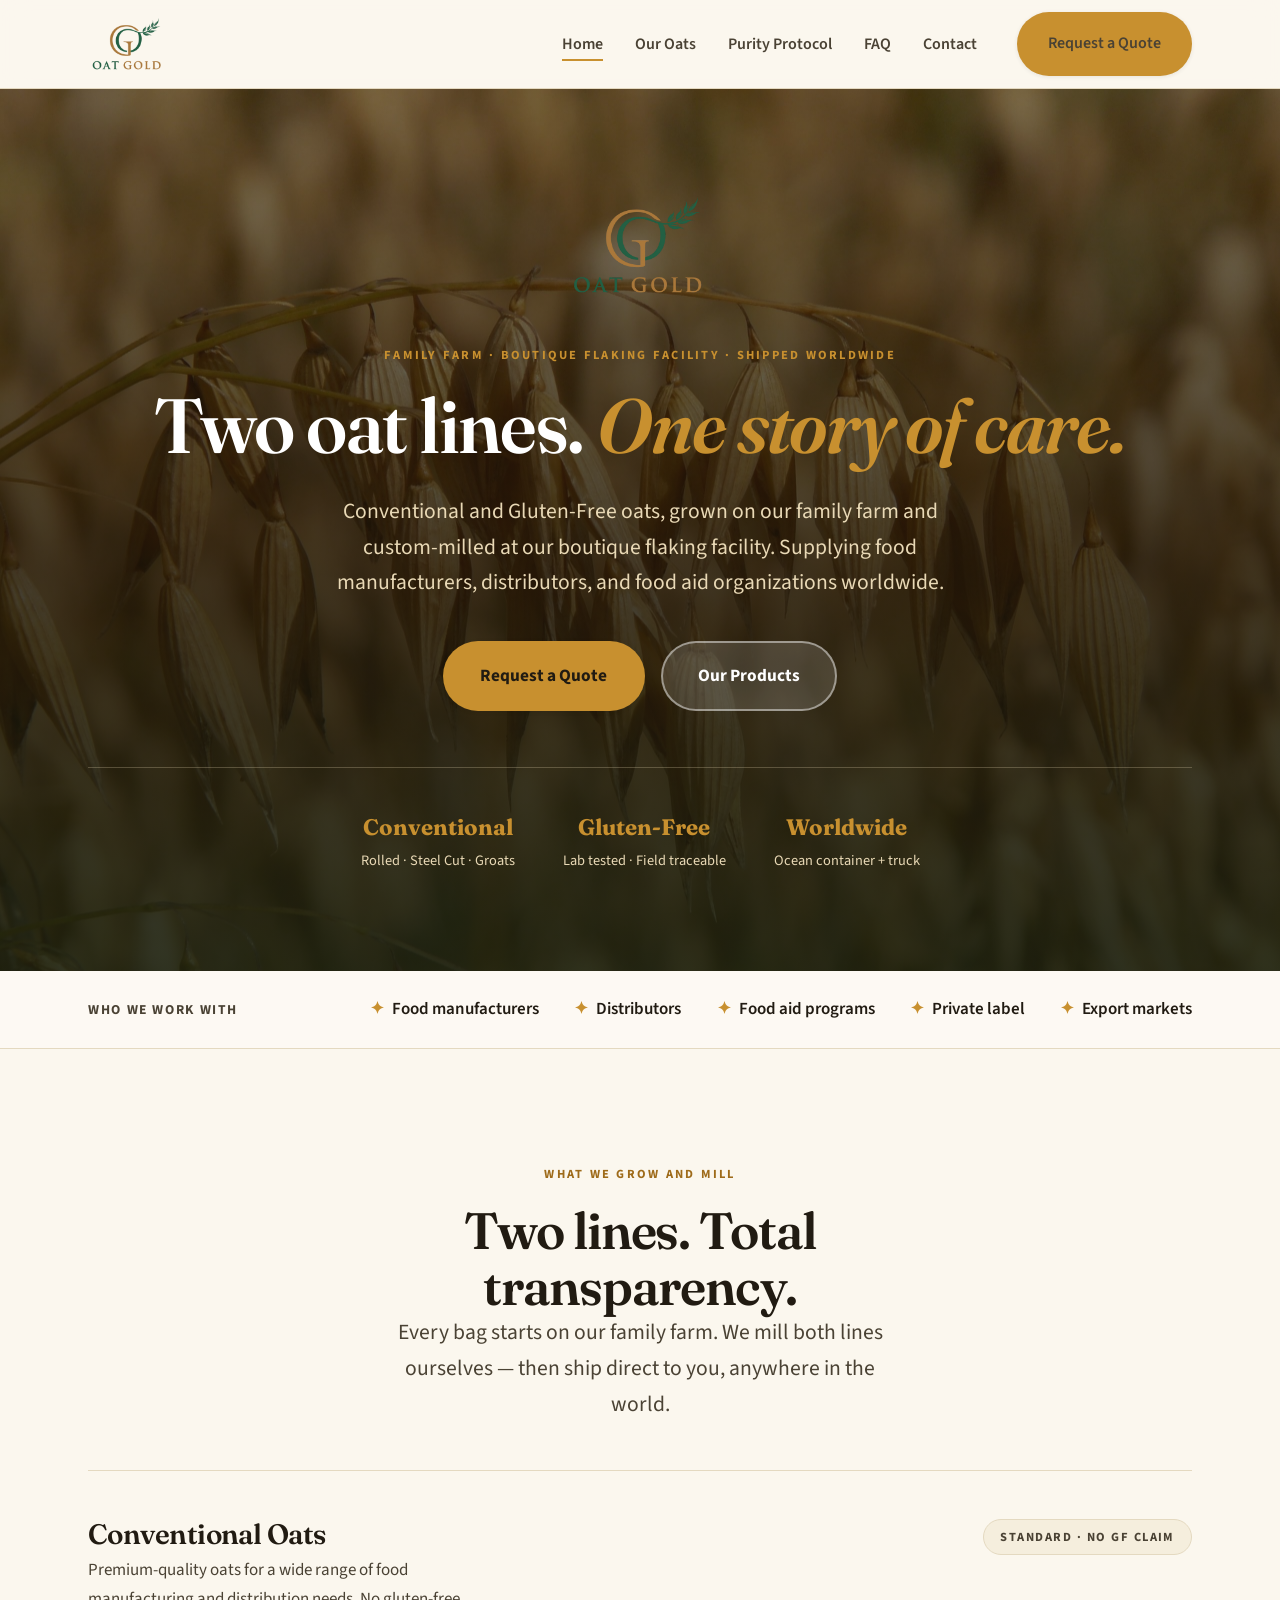
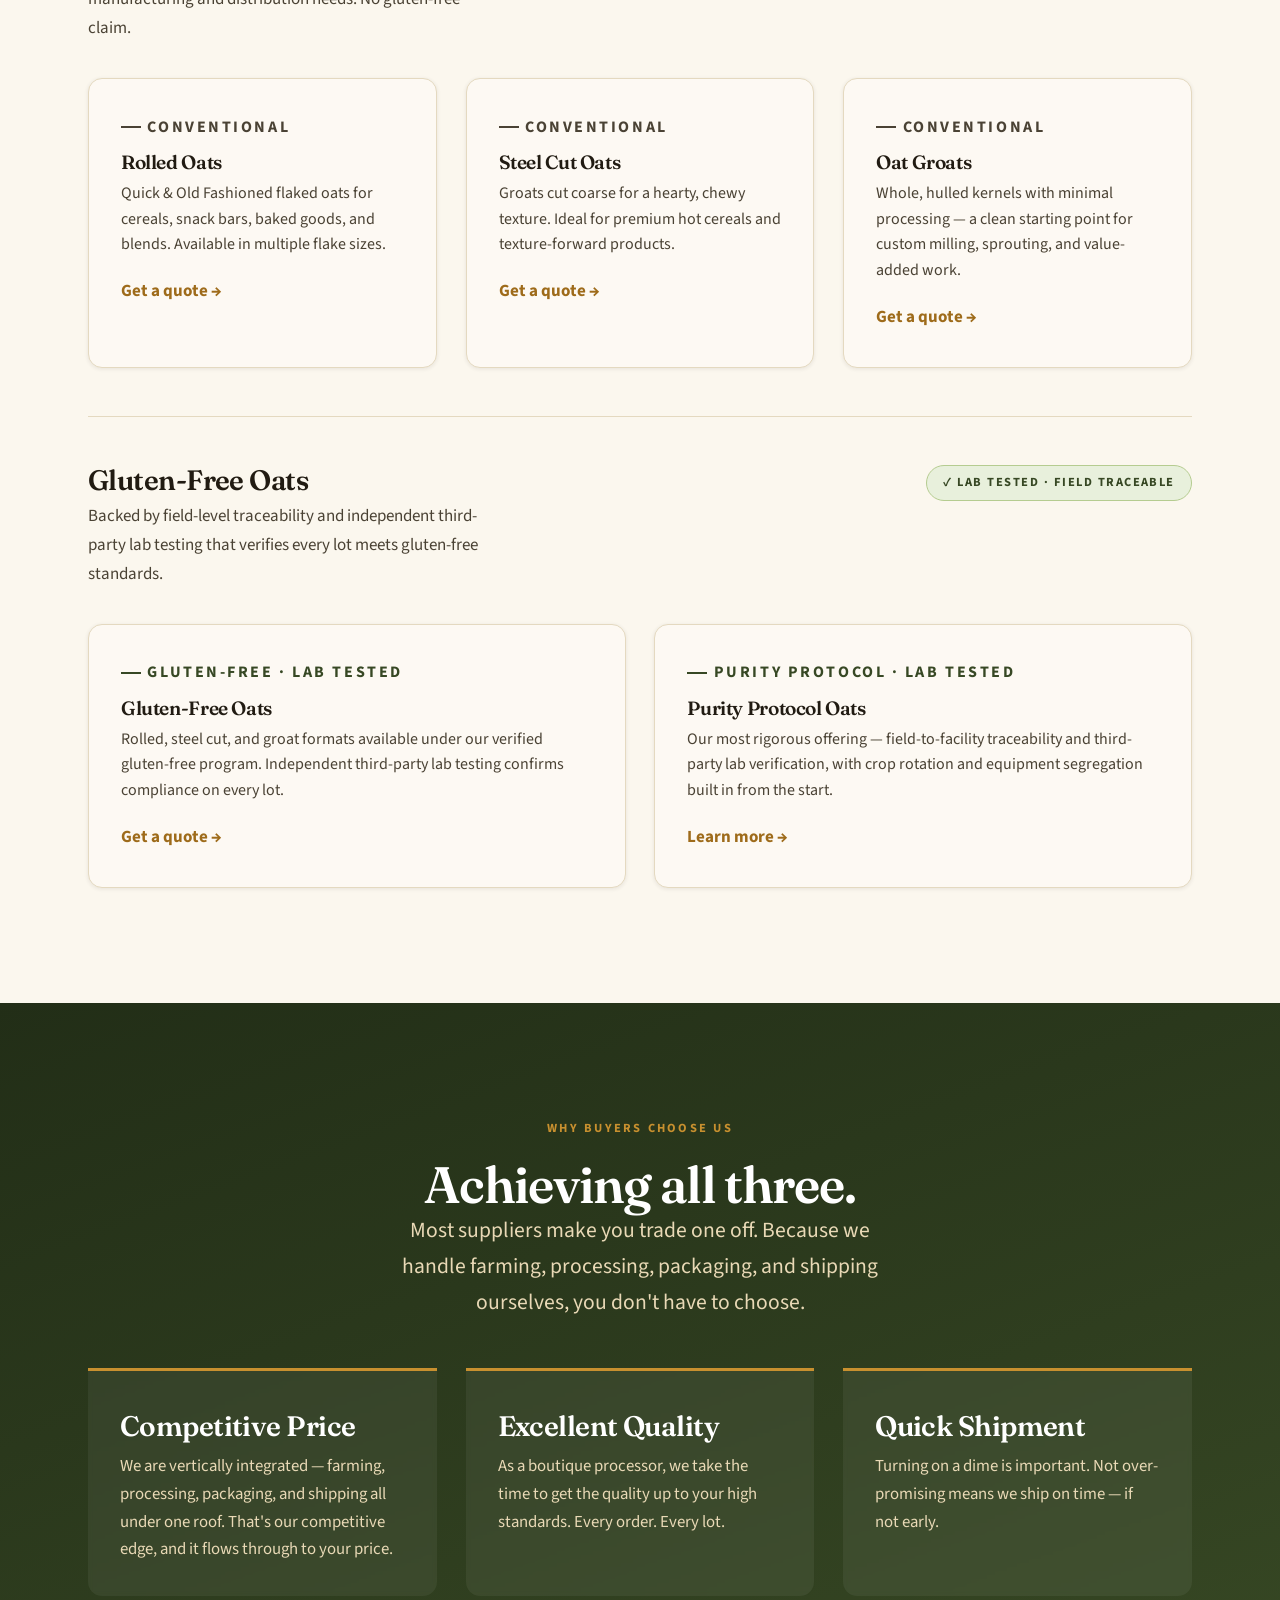
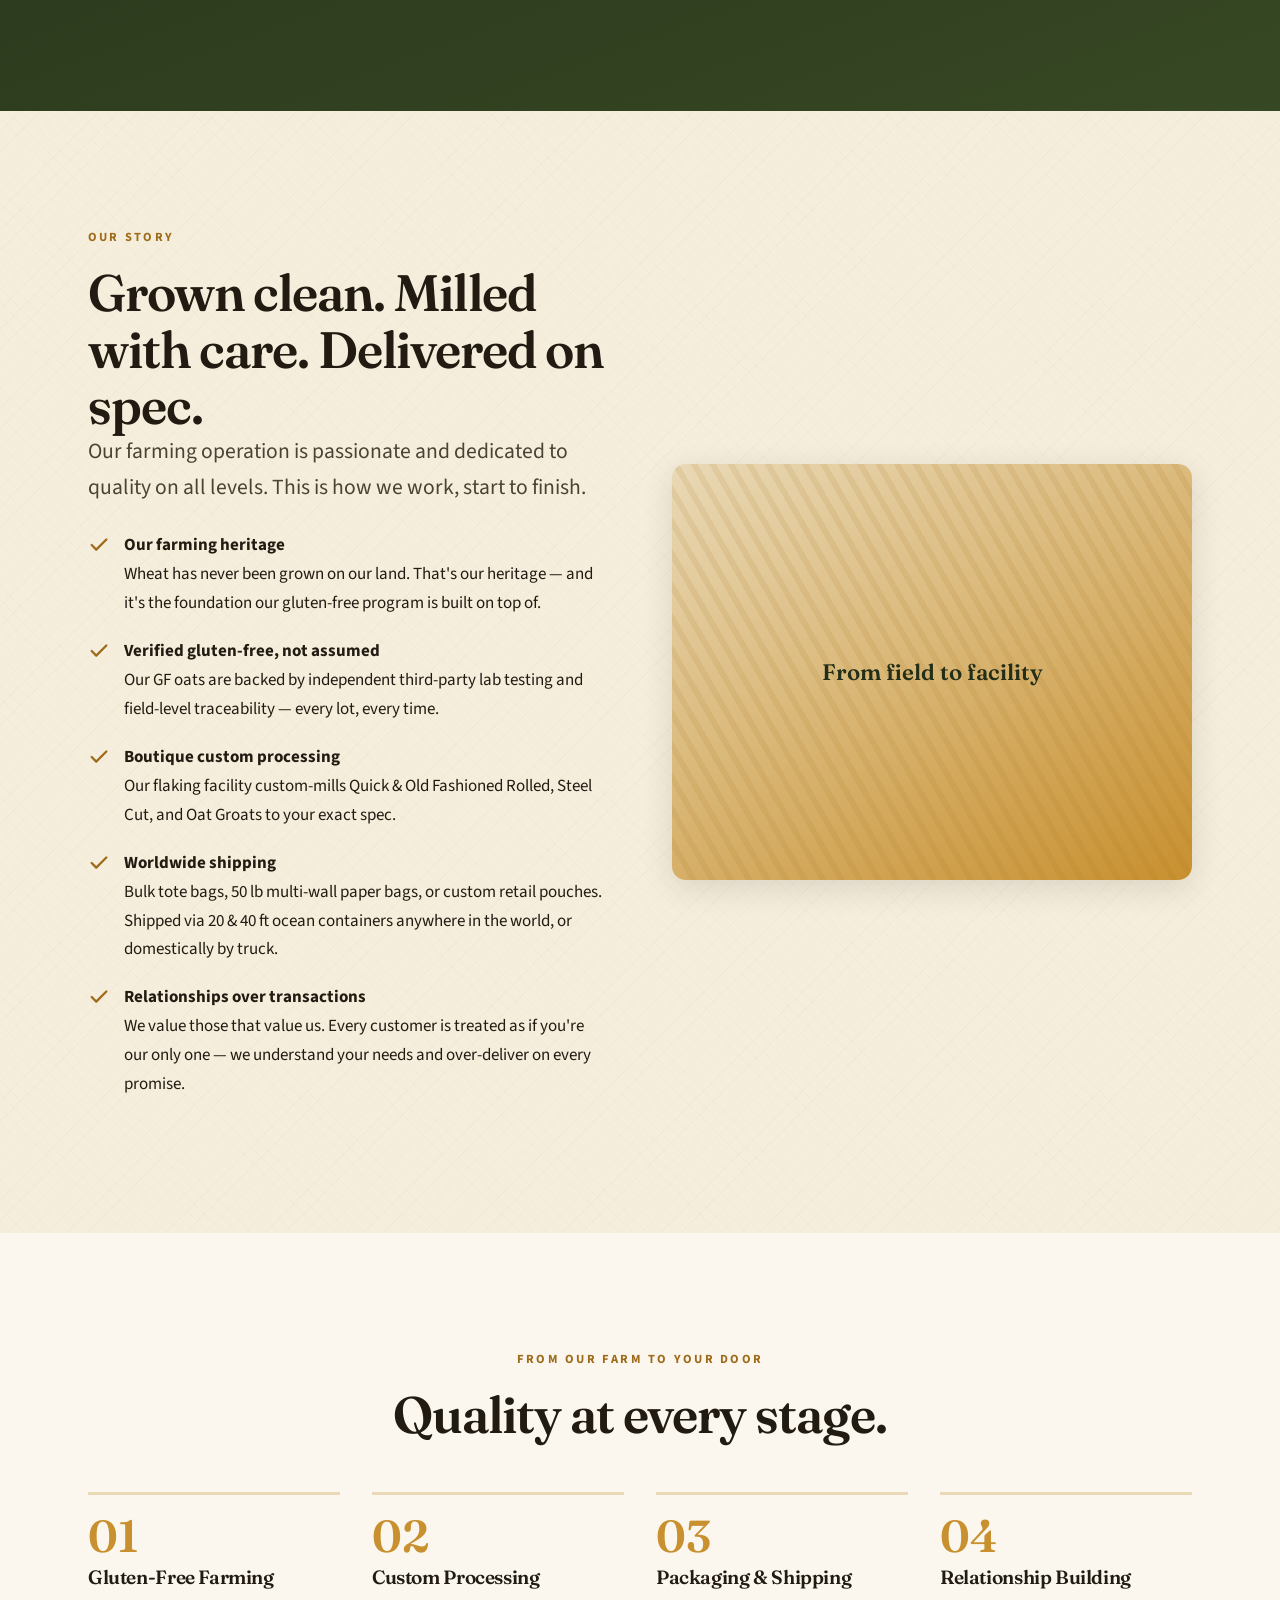
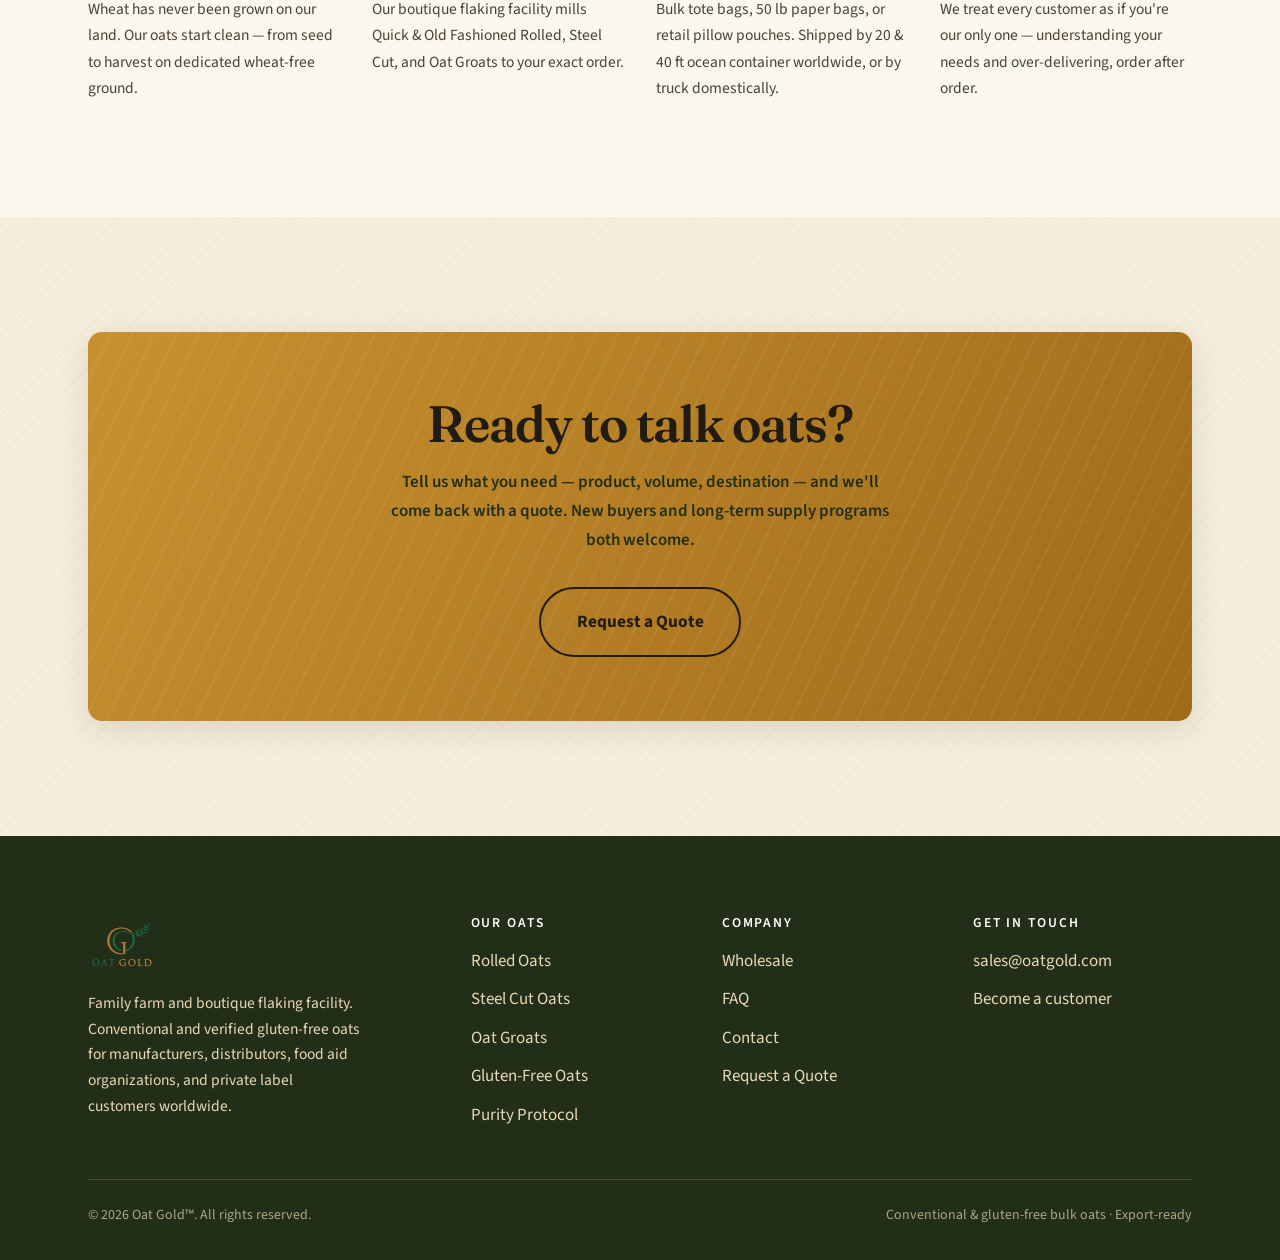
==== commit 40058011: "Add "Achieving All Three" value section to homepage Adds the vertical-integration value proposition " ====
--- a/index.html
+++ b/index.html
@@ -164,6 +164,31 @@
   </div>
 </section>
 
+<!-- ACHIEVING ALL THREE -->
+<section class="section bg-field">
+  <div class="container">
+    <div class="section-head center reveal">
+      <p class="eyebrow">Why buyers choose us</p>
+      <h2>Achieving all three.</h2>
+      <p class="lead mx-auto">Most suppliers make you trade one off. Because we handle farming, processing, packaging, and shipping ourselves, you don't have to choose.</p>
+    </div>
+    <div class="grid grid-3">
+      <div class="pillar-card reveal">
+        <h3>Competitive Price</h3>
+        <p>We are vertically integrated — farming, processing, packaging, and shipping all under one roof. That's our competitive edge, and it flows through to your price.</p>
+      </div>
+      <div class="pillar-card reveal">
+        <h3>Excellent Quality</h3>
+        <p>As a boutique processor, we take the time to get the quality up to your high standards. Every order. Every lot.</p>
+      </div>
+      <div class="pillar-card reveal">
+        <h3>Quick Shipment</h3>
+        <p>Turning on a dime is important. Not over-promising means we ship on time — if not early.</p>
+      </div>
+    </div>
+  </div>
+</section>
+
 <!-- VALUE / WHY -->
 <section class="section bg-grain">
   <div class="container split">
--- a/assets/css/styles.css
+++ b/assets/css/styles.css
@@ -241,6 +241,17 @@
 .faq-a { max-height: 0; overflow: hidden; transition: max-height .35s var(--ease); }
 .faq-a-inner { padding: 0 0 1.4rem; color: var(--ink-soft); max-width: 72ch; }
 
+/* ---------- Achieving All Three pillars ---------- */
+.pillar-card {
+  padding: 2.5rem 2rem 2rem;
+  border-top: 3px solid var(--gold);
+  border-radius: 0 0 var(--radius) var(--radius);
+  background: rgba(255,255,255,.06);
+  backdrop-filter: blur(2px);
+}
+.pillar-card h3 { color: #fff; margin-bottom: .7rem; font-size: clamp(1.4rem, 2.2vw, 1.8rem); }
+.pillar-card p { color: var(--grain); font-size: 1.05rem; line-height: 1.65; }
+
 /* ---------- Page hero (interior pages) ---------- */
 .page-hero { background: linear-gradient(160deg, var(--field-deep), var(--field)); color: var(--cream); padding: clamp(3.5rem,8vw,6rem) 0; }
 .page-hero h1 { color: #fff; }
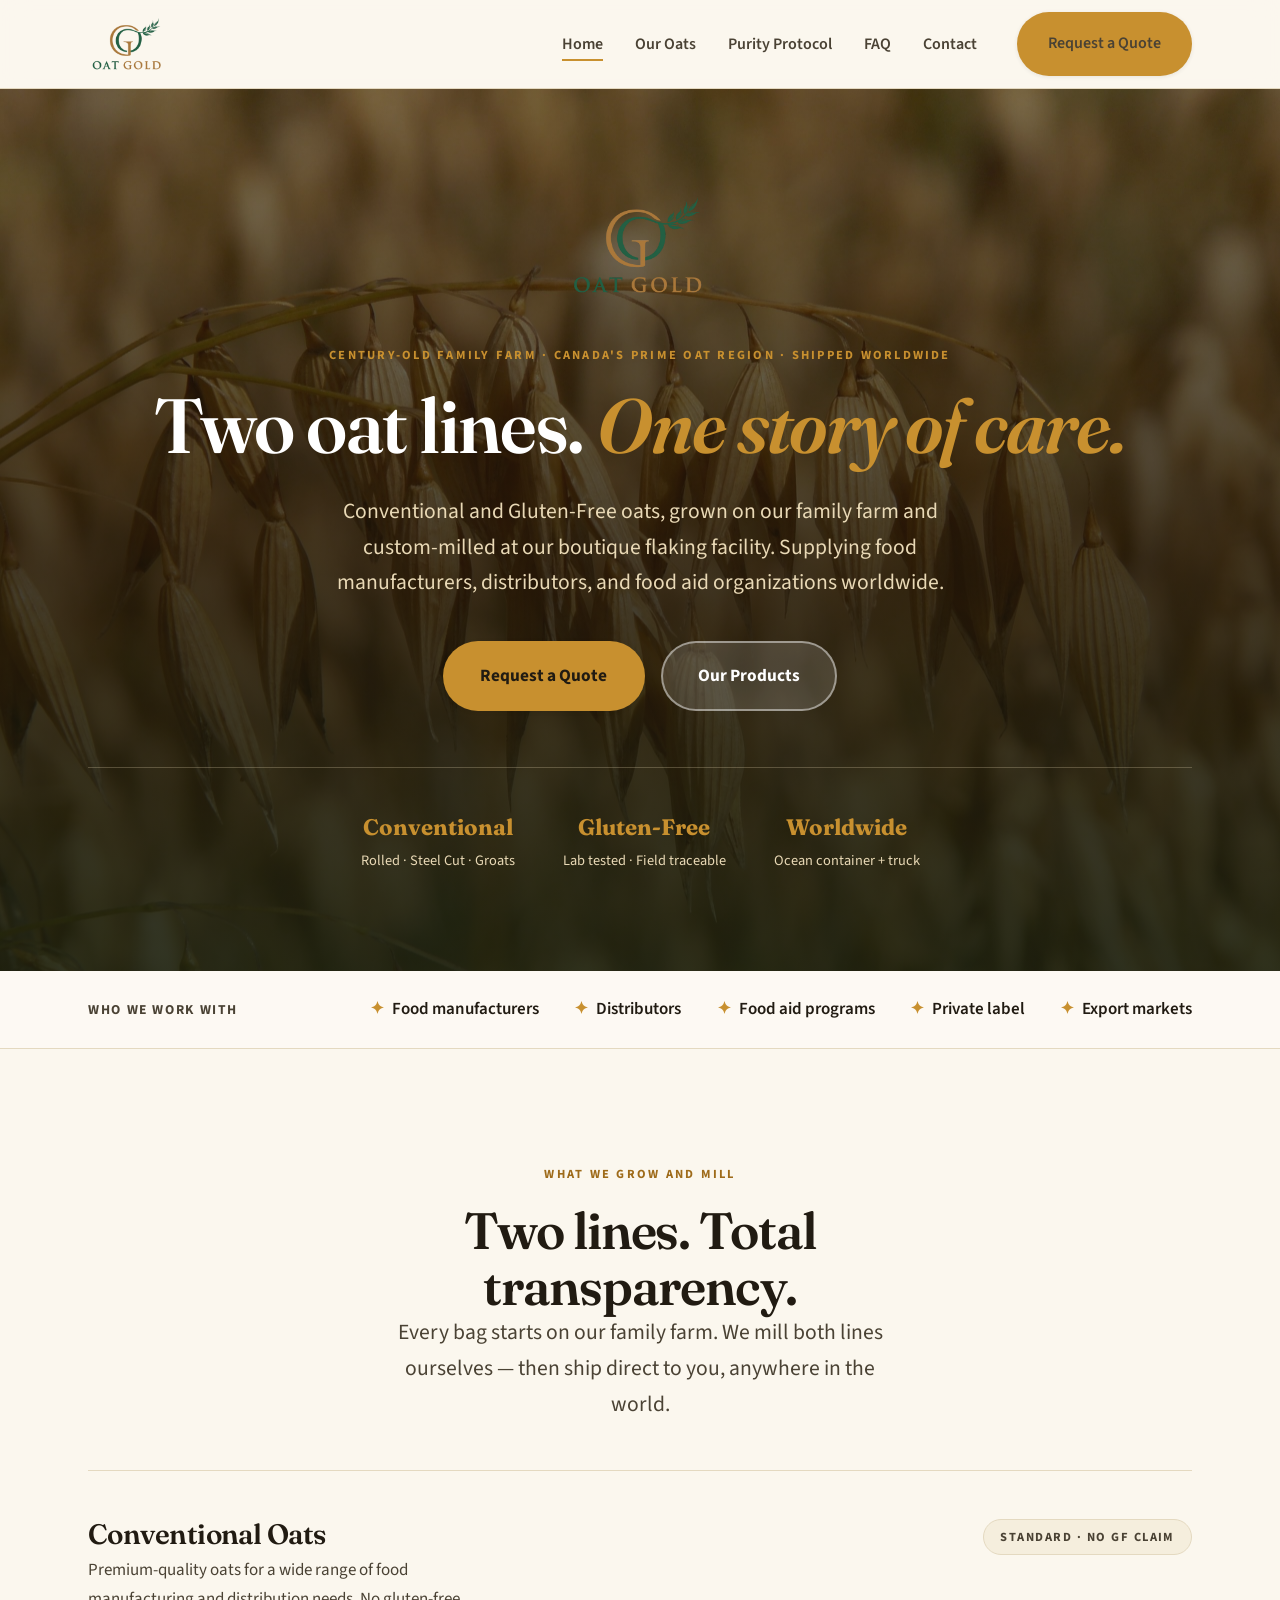
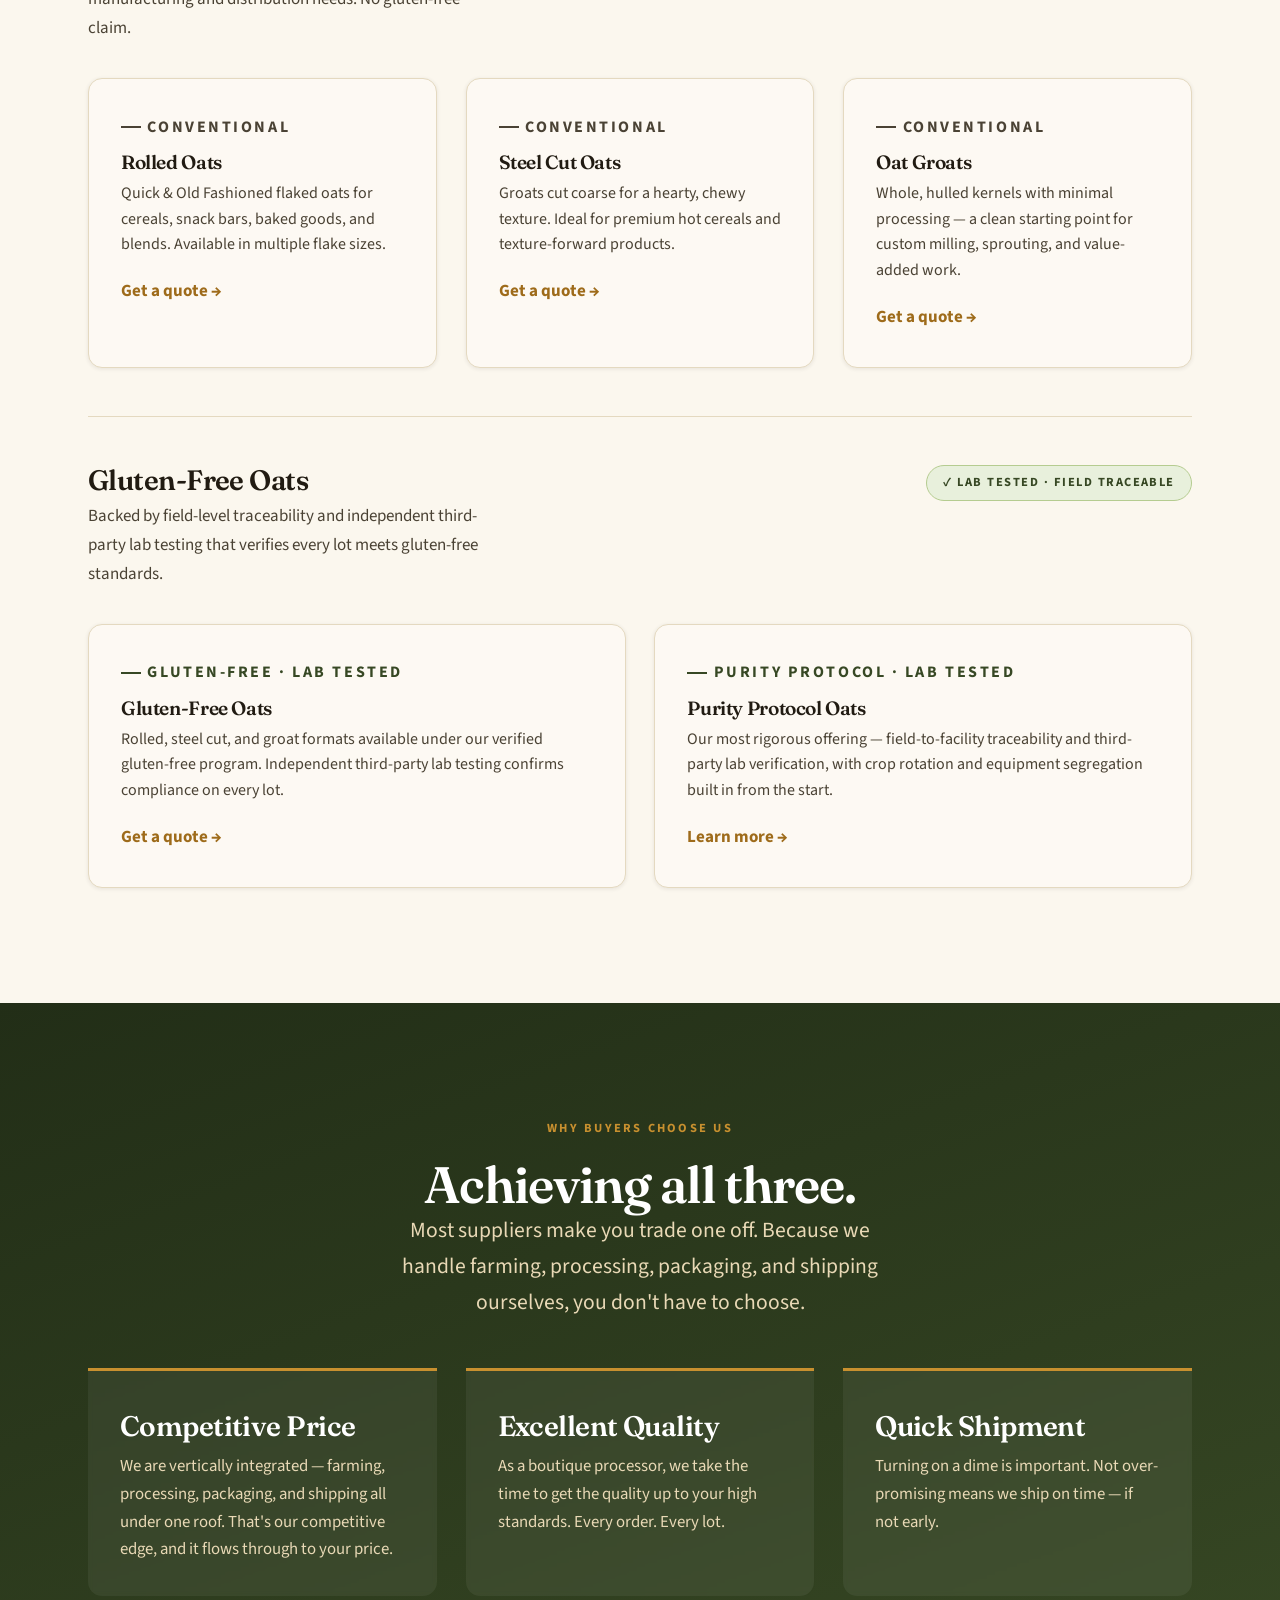
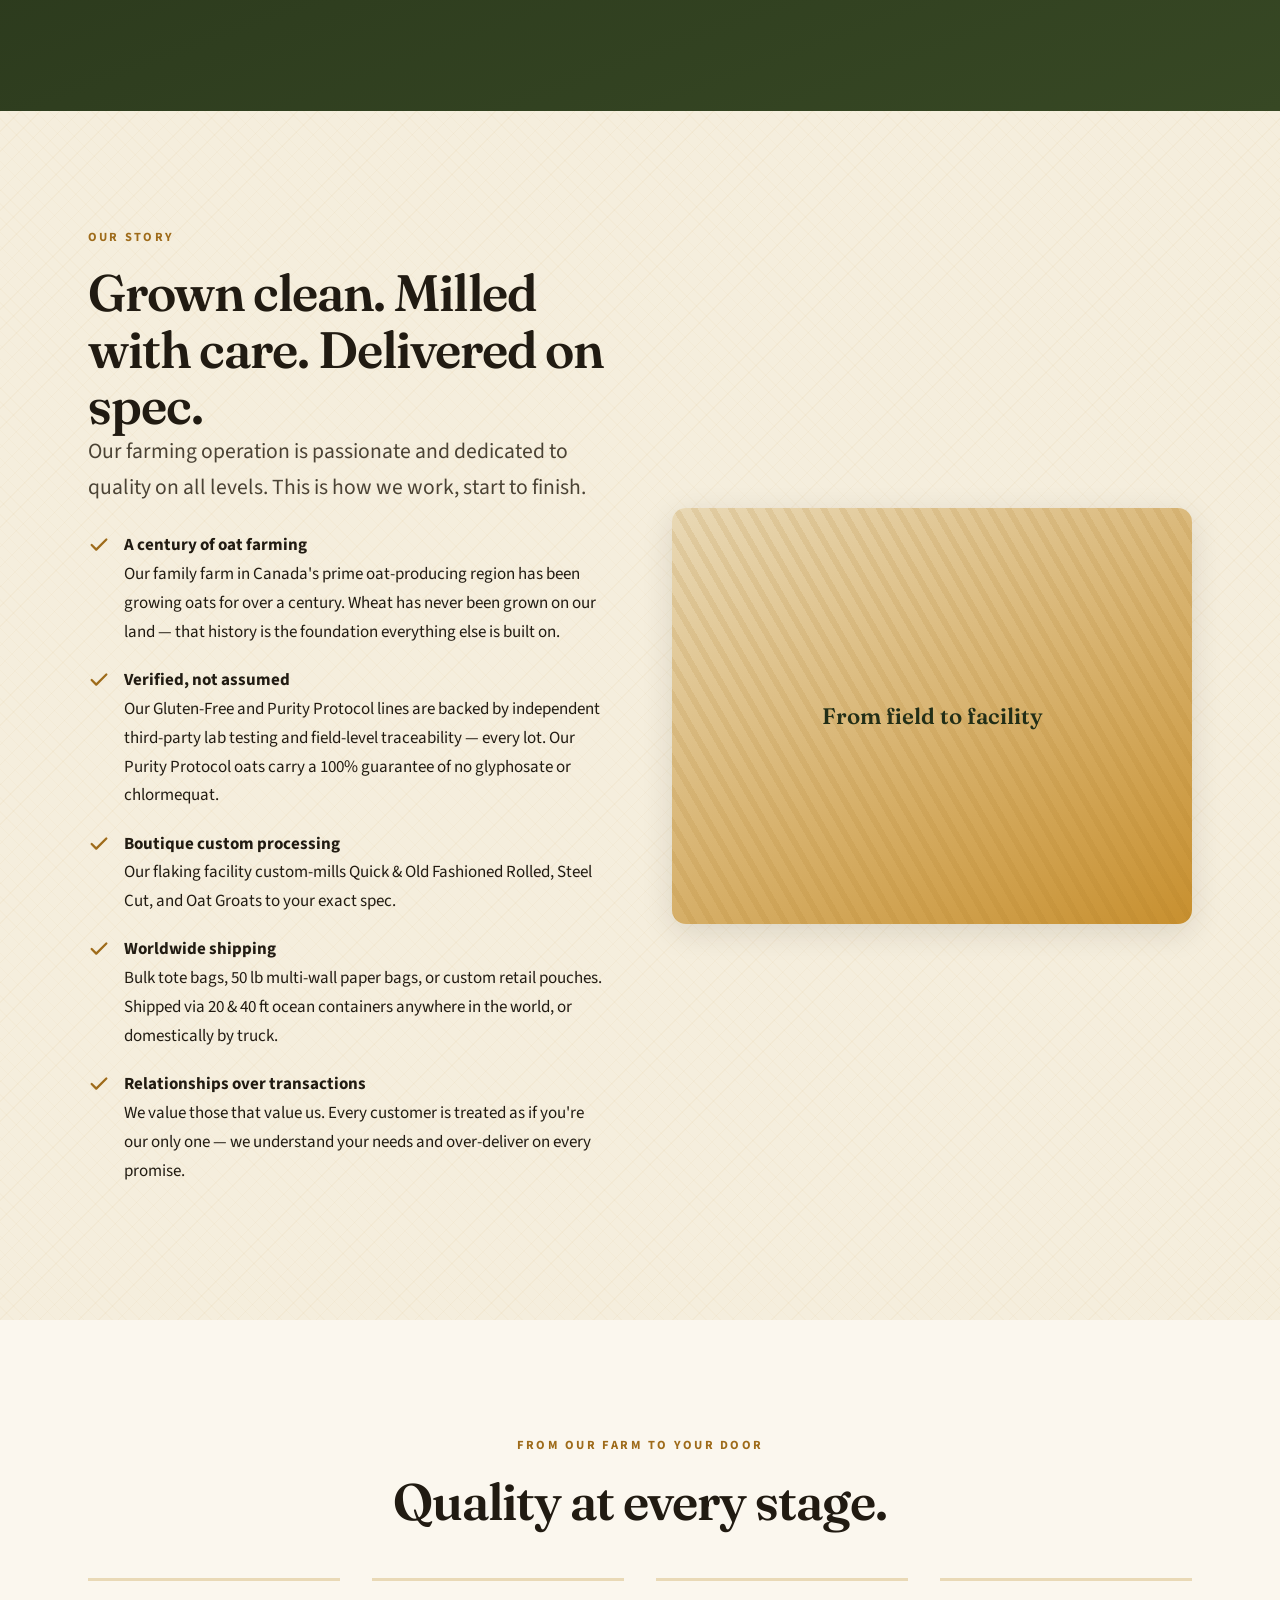
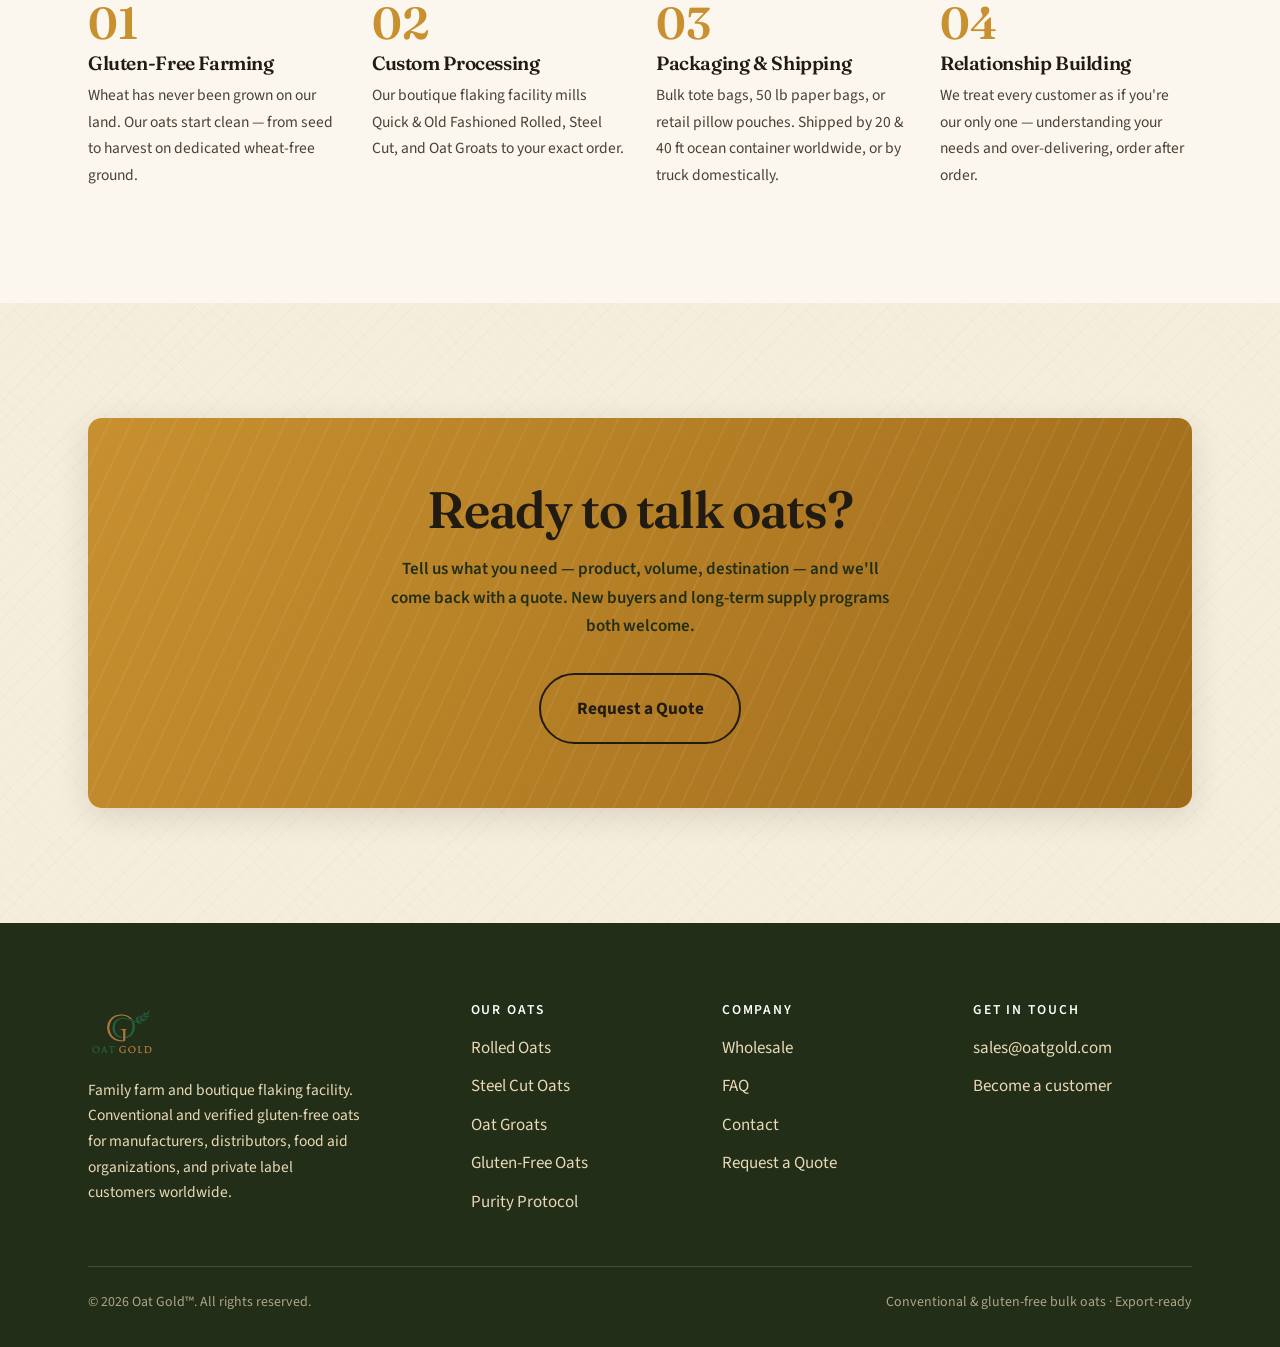
==== commit 0f86ec58: "Add glyphosate/chlormequat-free claims, farm heritage, coarse flour, contact details purity-protocol" ====
--- a/index.html
+++ b/index.html
@@ -68,7 +68,7 @@
 <section class="hero">
   <div class="container">
     <img src="assets/images/logo.png" alt="Oat Gold™" class="hero-logo">
-    <p class="eyebrow hero-eyebrow">Family farm · Boutique flaking facility · Shipped worldwide</p>
+    <p class="eyebrow hero-eyebrow">Century-old family farm · Canada's prime oat region · Shipped worldwide</p>
     <h1>Two oat lines. <span class="accent">One story of care.</span></h1>
     <p class="lead">Conventional and Gluten-Free oats, grown on our family farm and custom-milled at our boutique flaking facility. Supplying food manufacturers, distributors, and food aid organizations worldwide.</p>
     <div class="hero-actions">
@@ -197,8 +197,8 @@
       <h2>Grown clean. Milled with care. Delivered on spec.</h2>
       <p class="lead">Our farming operation is passionate and dedicated to quality on all levels. This is how we work, start to finish.</p>
       <ul class="checklist">
-        <li><svg viewBox="0 0 24 24" fill="none" stroke="currentColor" stroke-width="2.5" stroke-linecap="round" stroke-linejoin="round"><polyline points="20 6 9 17 4 12"></polyline></svg><span><strong>Our farming heritage</strong>Wheat has never been grown on our land. That's our heritage — and it's the foundation our gluten-free program is built on top of.</span></li>
-        <li><svg viewBox="0 0 24 24" fill="none" stroke="currentColor" stroke-width="2.5" stroke-linecap="round" stroke-linejoin="round"><polyline points="20 6 9 17 4 12"></polyline></svg><span><strong>Verified gluten-free, not assumed</strong>Our GF oats are backed by independent third-party lab testing and field-level traceability — every lot, every time.</span></li>
+        <li><svg viewBox="0 0 24 24" fill="none" stroke="currentColor" stroke-width="2.5" stroke-linecap="round" stroke-linejoin="round"><polyline points="20 6 9 17 4 12"></polyline></svg><span><strong>A century of oat farming</strong>Our family farm in Canada's prime oat-producing region has been growing oats for over a century. Wheat has never been grown on our land — that history is the foundation everything else is built on.</span></li>
+        <li><svg viewBox="0 0 24 24" fill="none" stroke="currentColor" stroke-width="2.5" stroke-linecap="round" stroke-linejoin="round"><polyline points="20 6 9 17 4 12"></polyline></svg><span><strong>Verified, not assumed</strong>Our Gluten-Free and Purity Protocol lines are backed by independent third-party lab testing and field-level traceability — every lot. Our Purity Protocol oats carry a 100% guarantee of no glyphosate or chlormequat.</span></li>
         <li><svg viewBox="0 0 24 24" fill="none" stroke="currentColor" stroke-width="2.5" stroke-linecap="round" stroke-linejoin="round"><polyline points="20 6 9 17 4 12"></polyline></svg><span><strong>Boutique custom processing</strong>Our flaking facility custom-mills Quick &amp; Old Fashioned Rolled, Steel Cut, and Oat Groats to your exact spec.</span></li>
         <li><svg viewBox="0 0 24 24" fill="none" stroke="currentColor" stroke-width="2.5" stroke-linecap="round" stroke-linejoin="round"><polyline points="20 6 9 17 4 12"></polyline></svg><span><strong>Worldwide shipping</strong>Bulk tote bags, 50 lb multi-wall paper bags, or custom retail pouches. Shipped via 20 &amp; 40 ft ocean containers anywhere in the world, or domestically by truck.</span></li>
         <li><svg viewBox="0 0 24 24" fill="none" stroke="currentColor" stroke-width="2.5" stroke-linecap="round" stroke-linejoin="round"><polyline points="20 6 9 17 4 12"></polyline></svg><span><strong>Relationships over transactions</strong>We value those that value us. Every customer is treated as if you're our only one — we understand your needs and over-deliver on every promise.</span></li>
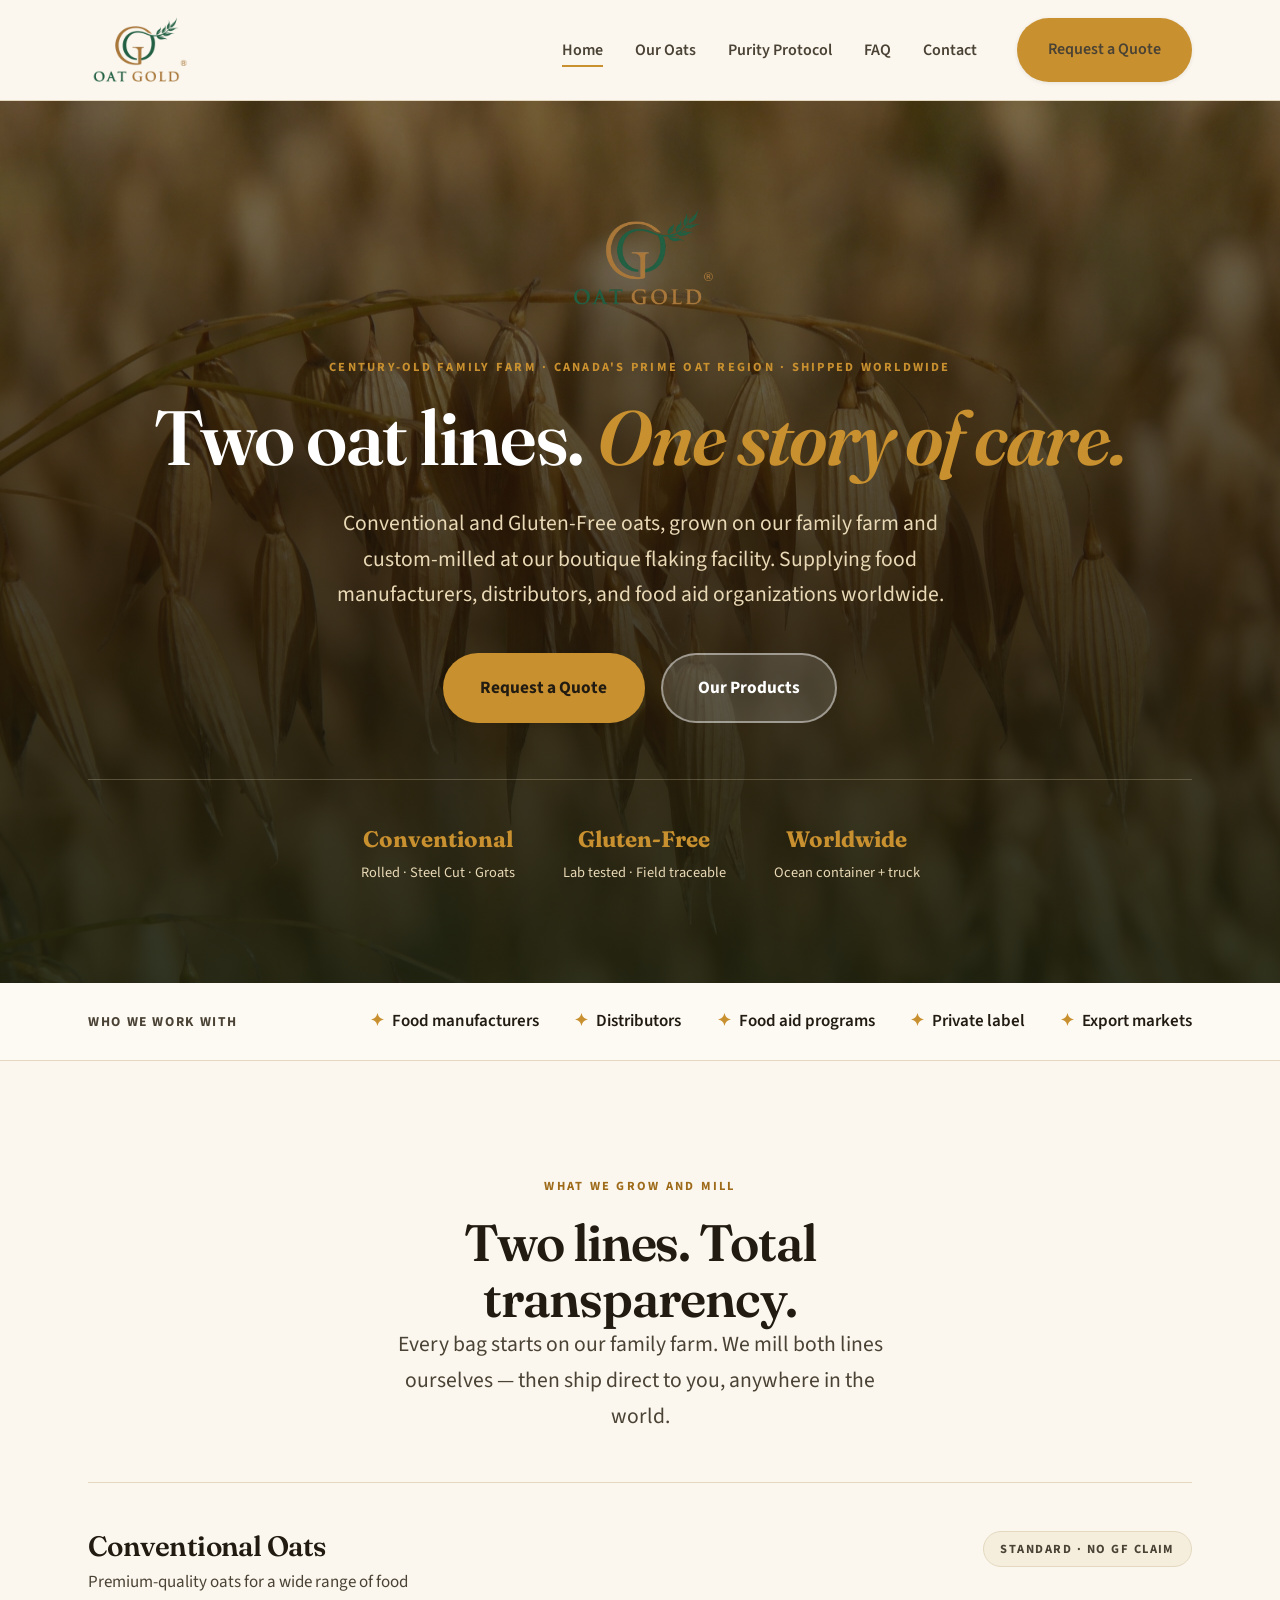
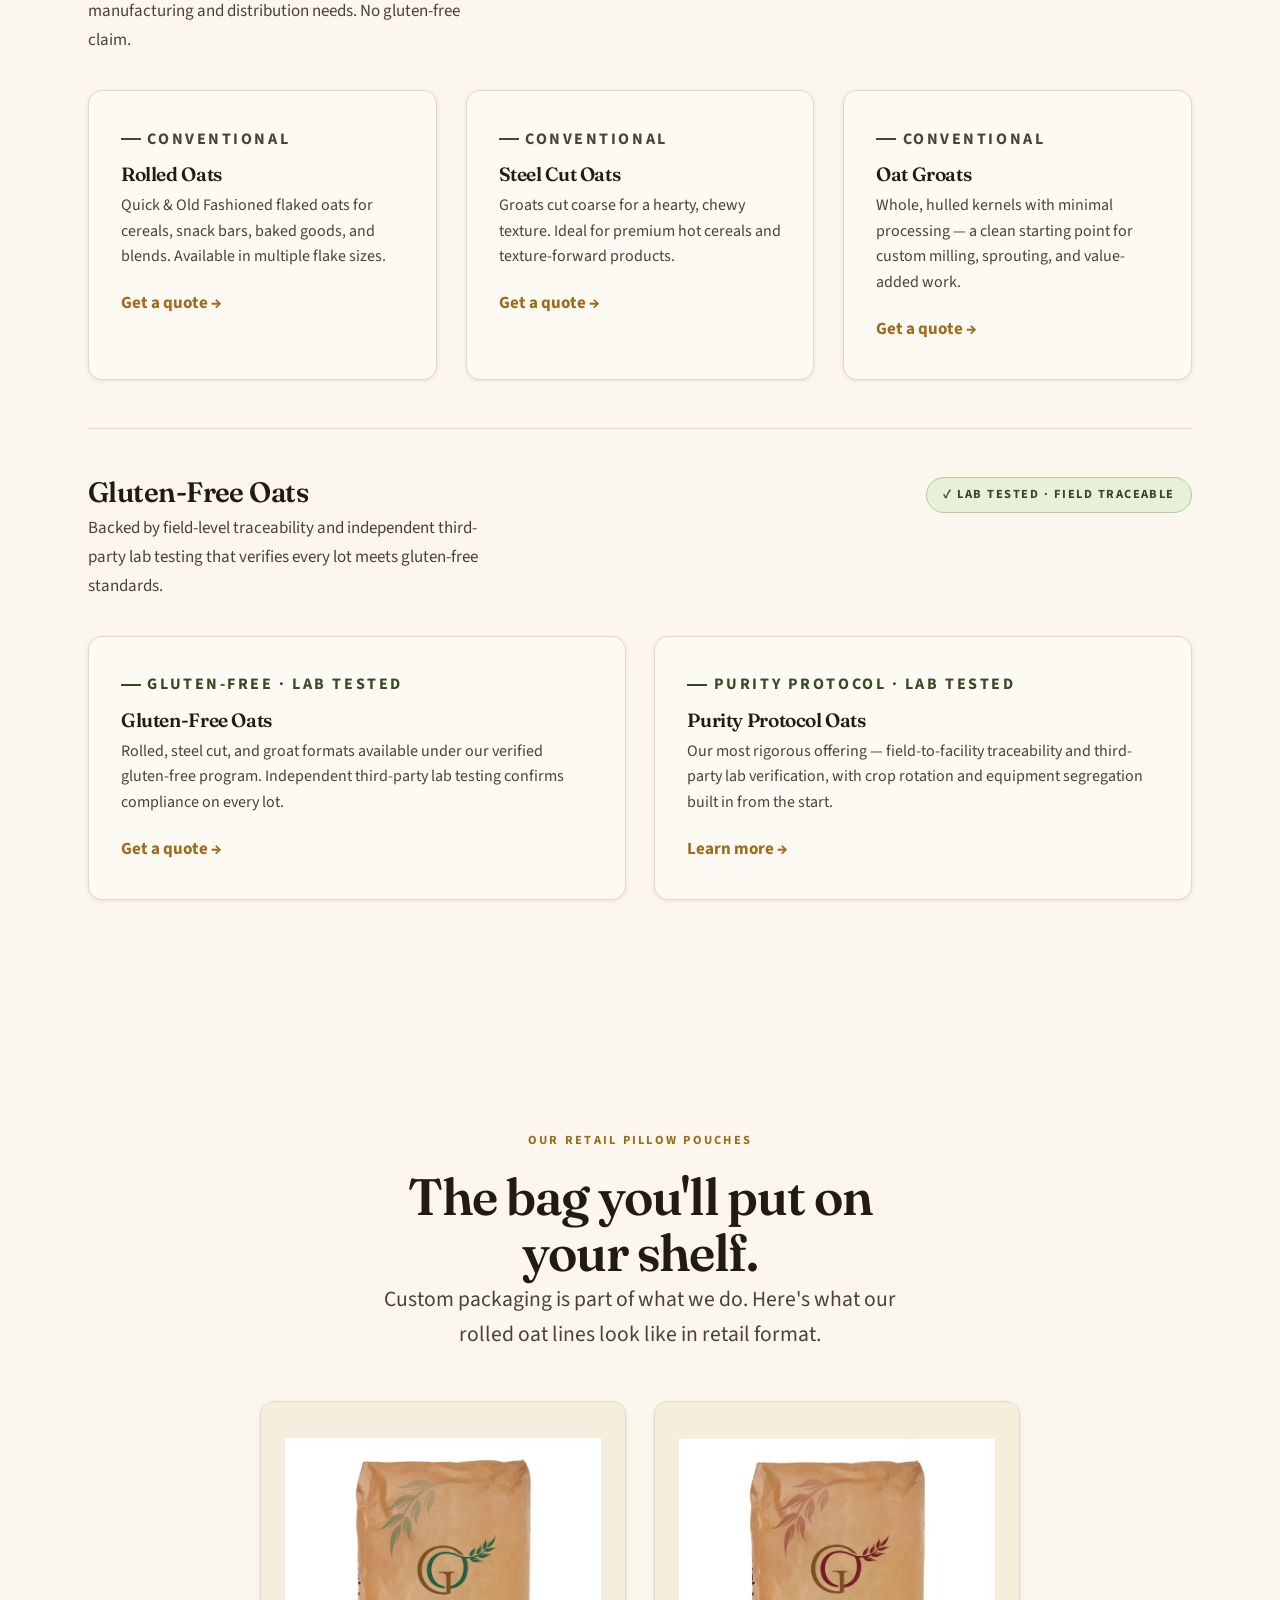
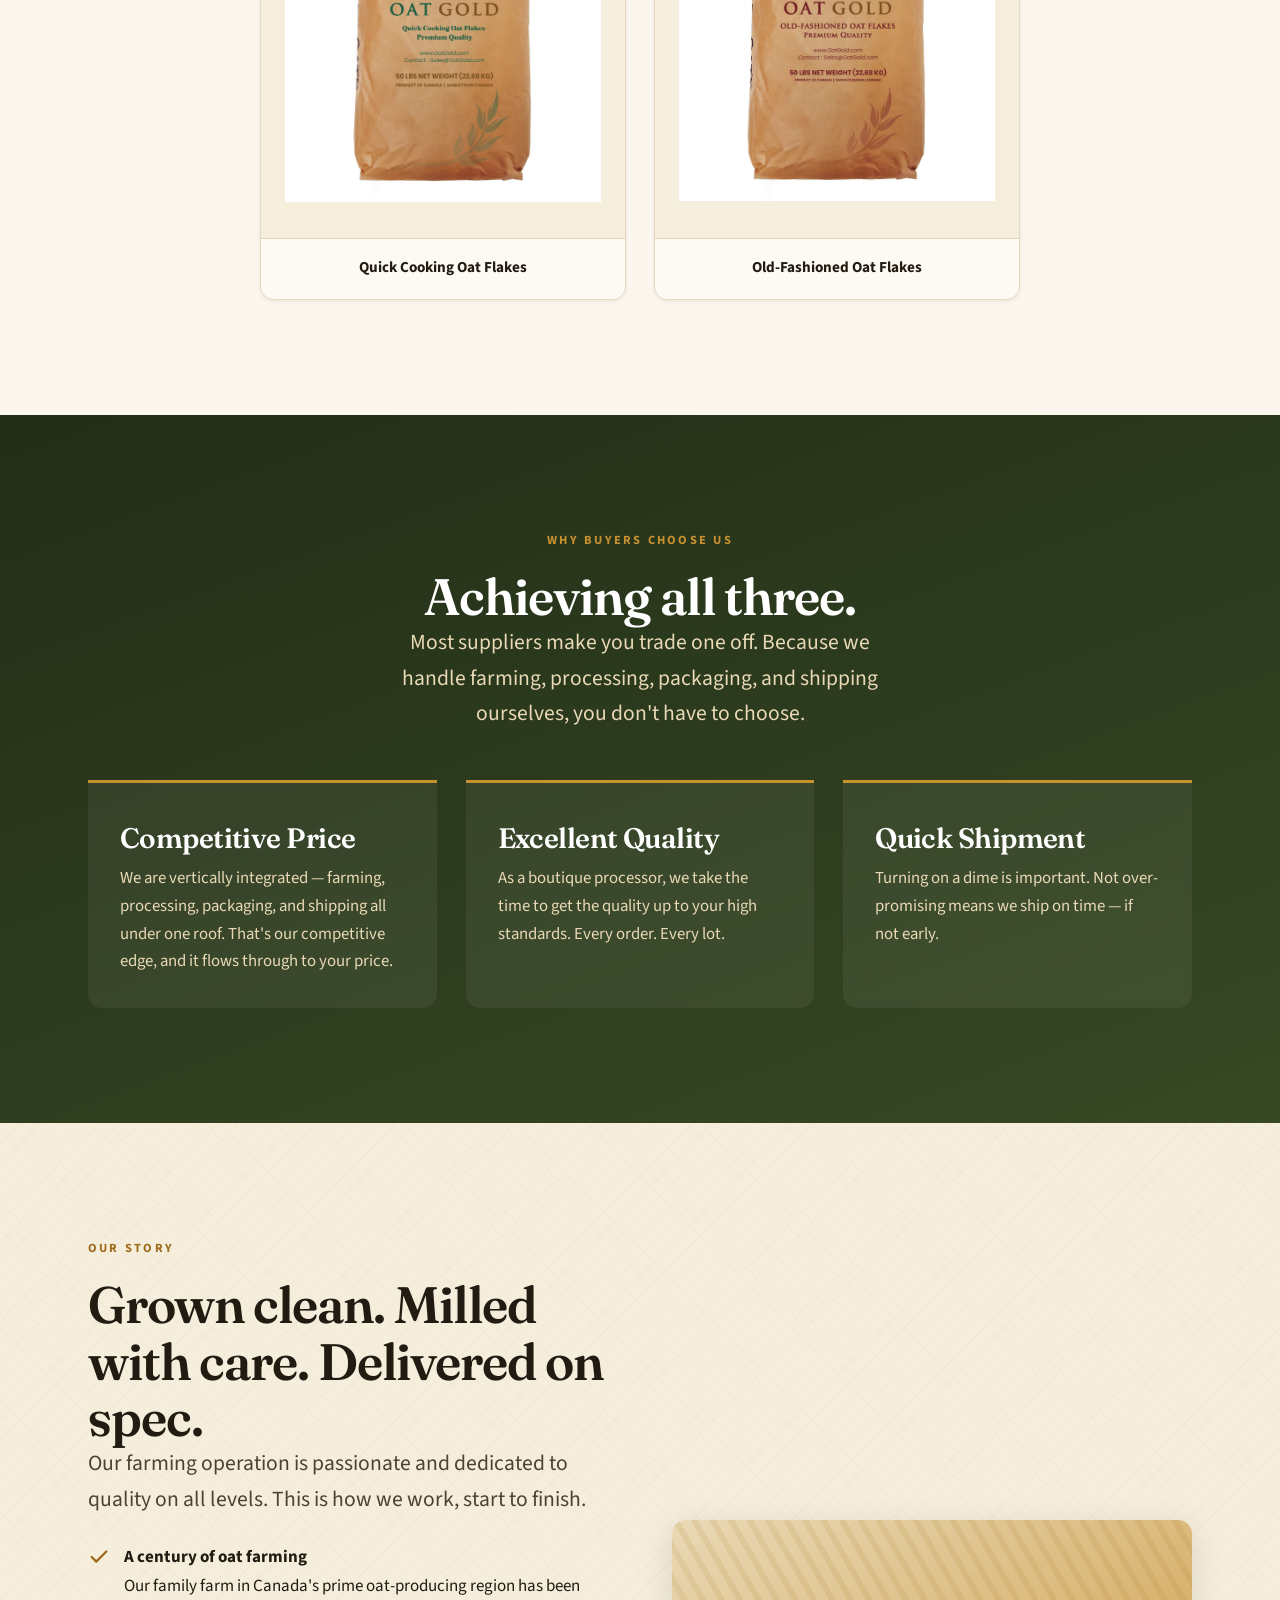
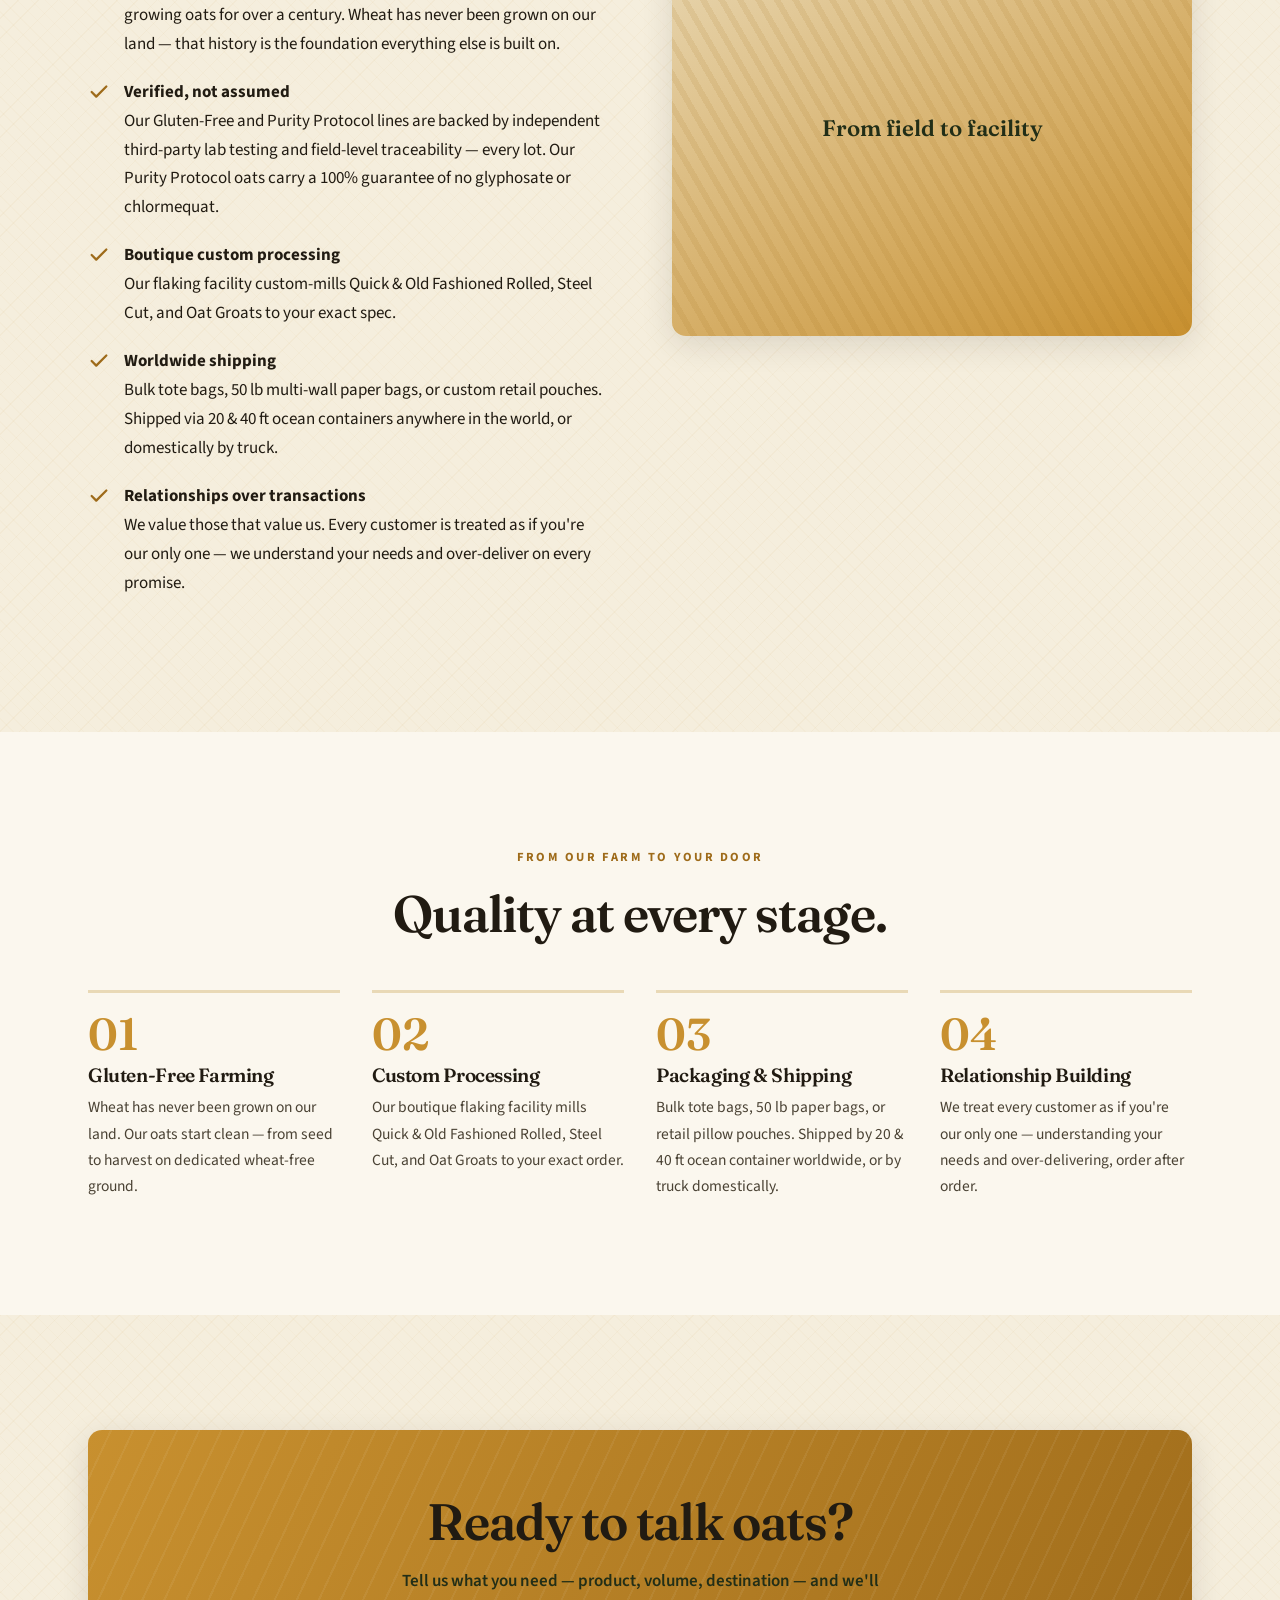
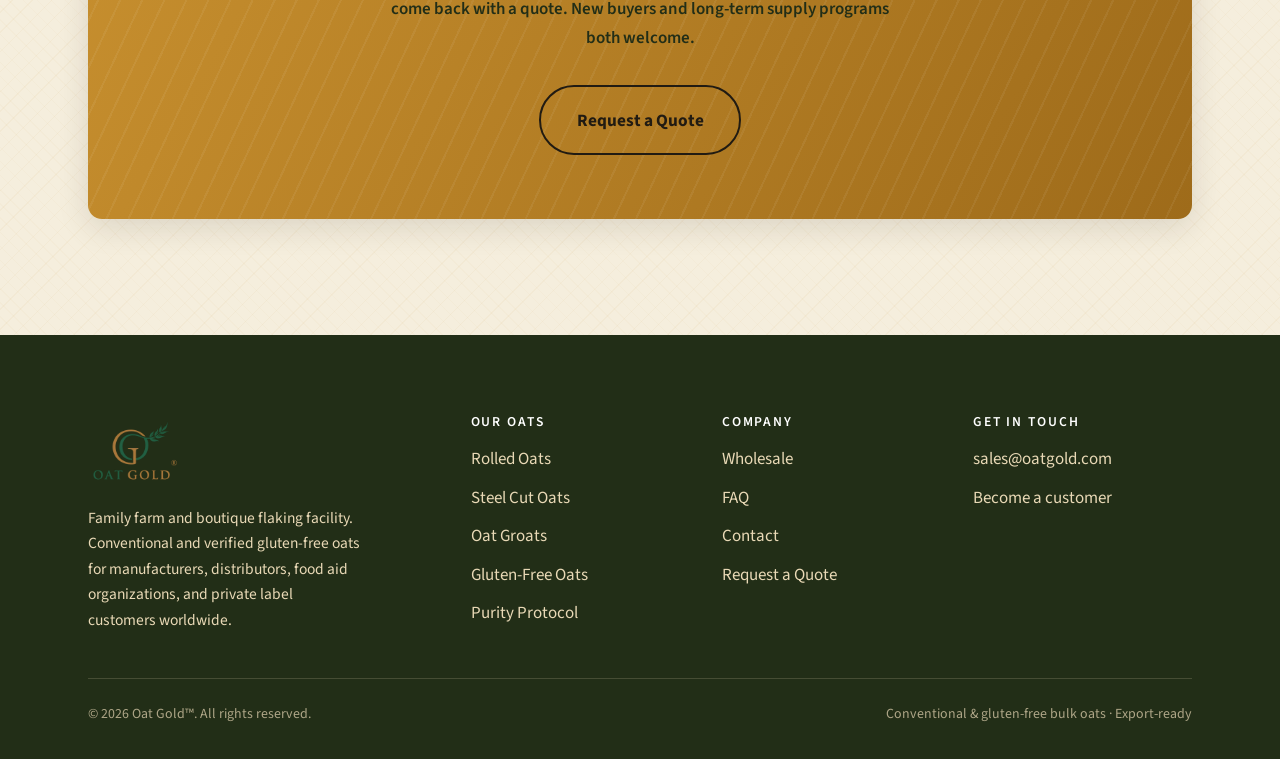
==== commit bca8a895: "Add real logo (®), bag product photos, and resize nav Images: - logo.webp: Oat Gold Logo R.webp (wit" ====
--- a/index.html
+++ b/index.html
@@ -27,7 +27,7 @@
       "@id": "https://oatgold.com/#org",
       "name": "Oat Gold",
       "url": "https://oatgold.com/",
-      "logo": "https://oatgold.com/assets/images/logo.png",
+      "logo": "https://oatgold.com/assets/images/logo.webp",
       "description": "Family farm and boutique flaking facility supplying conventional and gluten-free bulk oats to manufacturers, distributors, and food aid organizations worldwide.",
       "sameAs": []
     },
@@ -49,7 +49,7 @@
 <header class="site-header">
   <div class="container">
     <nav class="nav" aria-label="Primary">
-      <a href="./" class="brand"><img src="assets/images/logo.png" alt="Oat Gold™" class="brand-logo"></a>
+      <a href="./" class="brand"><img src="assets/images/logo.webp" alt="Oat Gold™" class="brand-logo"></a>
       <ul class="nav-links">
         <li><a href="./" class="active">Home</a></li>
         <li><a href="wholesale-oats.html">Our Oats</a></li>
@@ -67,7 +67,7 @@
 <!-- HERO -->
 <section class="hero">
   <div class="container">
-    <img src="assets/images/logo.png" alt="Oat Gold™" class="hero-logo">
+    <img src="assets/images/logo.webp" alt="Oat Gold™" class="hero-logo">
     <p class="eyebrow hero-eyebrow">Century-old family farm · Canada's prime oat region · Shipped worldwide</p>
     <h1>Two oat lines. <span class="accent">One story of care.</span></h1>
     <p class="lead">Conventional and Gluten-Free oats, grown on our family farm and custom-milled at our boutique flaking facility. Supplying food manufacturers, distributors, and food aid organizations worldwide.</p>
@@ -159,6 +159,27 @@
           <p>Our most rigorous offering — field-to-facility traceability and third-party lab verification, with crop rotation and equipment segregation built in from the start.</p>
           <a class="card-link" href="purity-protocol.html">Learn more →</a>
         </article>
+      </div>
+    </div>
+  </div>
+</section>
+
+<!-- PRODUCT BAG PHOTOS -->
+<section class="section">
+  <div class="container">
+    <div class="section-head center reveal">
+      <p class="eyebrow">Our retail pillow pouches</p>
+      <h2>The bag you'll put on your shelf.</h2>
+      <p class="lead mx-auto">Custom packaging is part of what we do. Here's what our rolled oat lines look like in retail format.</p>
+    </div>
+    <div class="grid grid-2" style="max-width:760px;margin:0 auto;">
+      <div class="bag-photo reveal">
+        <img src="assets/images/bag-quick-cook.jpg" alt="Oat Gold™ Quick Cooking Oat Flakes — retail pillow pouch">
+        <p class="bag-photo-label">Quick Cooking Oat Flakes</p>
+      </div>
+      <div class="bag-photo reveal">
+        <img src="assets/images/bag-old-fashioned.jpg" alt="Oat Gold™ Old-Fashioned Oat Flakes — retail pillow pouch">
+        <p class="bag-photo-label">Old-Fashioned Oat Flakes</p>
       </div>
     </div>
   </div>
@@ -241,7 +262,7 @@
   <div class="container">
     <div class="footer-grid">
       <div>
-        <a href="./" class="brand"><img src="assets/images/logo.png" alt="Oat Gold™" class="brand-logo"></a>
+        <a href="./" class="brand"><img src="assets/images/logo.webp" alt="Oat Gold™" class="brand-logo"></a>
         <p class="footer-about">Family farm and boutique flaking facility. Conventional and verified gluten-free oats for manufacturers, distributors, food aid organizations, and private label customers worldwide.</p>
       </div>
       <div><h4>Our Oats</h4><ul><li><a href="wholesale-oats.html#rolled">Rolled Oats</a></li><li><a href="wholesale-oats.html#steel-cut">Steel Cut Oats</a></li><li><a href="wholesale-oats.html#groats">Oat Groats</a></li><li><a href="wholesale-oats.html#gluten-free">Gluten-Free Oats</a></li><li><a href="purity-protocol.html">Purity Protocol</a></li></ul></div>
--- a/assets/css/styles.css
+++ b/assets/css/styles.css
@@ -80,10 +80,10 @@
   border-bottom: 1px solid var(--line); transition: box-shadow .3s var(--ease);
 }
 .site-header.scrolled { box-shadow: var(--shadow-sm); }
-.nav { display: flex; align-items: center; justify-content: space-between; height: 88px; }
+.nav { display: flex; align-items: center; justify-content: space-between; height: 100px; }
 .brand { display: flex; align-items: center; }
 .brand:hover { opacity: .85; }
-.brand-logo { height: 64px; width: auto; display: block; }
+.brand-logo { height: 80px; width: auto; display: block; }
 .nav-links { display: flex; align-items: center; gap: 2rem; list-style: none; }
 .nav-links a { color: var(--ink-soft); font-weight: 600; font-size: 1rem; position: relative; }
 .nav-links a:hover { color: var(--ink); }
@@ -241,6 +241,34 @@
 .faq-a { max-height: 0; overflow: hidden; transition: max-height .35s var(--ease); }
 .faq-a-inner { padding: 0 0 1.4rem; color: var(--ink-soft); max-width: 72ch; }
 
+/* ---------- Bag product photos ---------- */
+.bag-photo {
+  background: var(--grain-soft);
+  border: 1px solid var(--line);
+  border-radius: var(--radius);
+  overflow: hidden;
+  box-shadow: var(--shadow-sm);
+  transition: transform .3s var(--ease), box-shadow .3s var(--ease);
+}
+.bag-photo:hover { transform: translateY(-4px); box-shadow: var(--shadow-md); }
+.bag-photo img {
+  width: 100%;
+  aspect-ratio: 5/6;
+  object-fit: contain;
+  background: var(--grain-soft);
+  padding: 2rem 1.5rem;
+  display: block;
+}
+.bag-photo-label {
+  padding: 1rem 1.4rem 1.1rem;
+  text-align: center;
+  font-weight: 700;
+  font-size: .95rem;
+  color: var(--ink);
+  border-top: 1px solid var(--line);
+  background: var(--white);
+}
+
 /* ---------- Achieving All Three pillars ---------- */
 .pillar-card {
   padding: 2.5rem 2rem 2rem;
@@ -263,7 +291,7 @@
 .site-footer { background: var(--field-deep); color: var(--grain); padding: clamp(3.5rem,7vw,5rem) 0 2rem; }
 .footer-grid { display: grid; grid-template-columns: 1.6fr 1fr 1fr 1fr; gap: 2rem; margin-bottom: 2.5rem; }
 .site-footer .brand { color: #fff; margin-bottom: 1.2rem; }
-.site-footer .brand-logo { height: 56px; }
+.site-footer .brand-logo { height: 72px; }
 .site-footer h4 { color: #fff; font-family: var(--font-body); font-size: .85rem; text-transform: uppercase; letter-spacing: .14em; margin-bottom: 1rem; }
 .site-footer ul { list-style: none; }
 .site-footer li { margin-bottom: .6rem; }
@@ -286,7 +314,7 @@
   .product-line-head { flex-direction: column; gap: 1rem; }
 }
 @media (max-width: 680px) {
-  .nav-links { position: fixed; inset: 88px 0 auto 0; background: var(--cream); flex-direction: column; gap: 0; padding: 1rem 0; border-bottom: 1px solid var(--line); box-shadow: var(--shadow-md); transform: translateY(-120%); transition: transform .35s var(--ease); }
+  .nav-links { position: fixed; inset: 100px 0 auto 0; background: var(--cream); flex-direction: column; gap: 0; padding: 1rem 0; border-bottom: 1px solid var(--line); box-shadow: var(--shadow-md); transform: translateY(-120%); transition: transform .35s var(--ease); }
   .nav-links.open { transform: translateY(0); }
   .nav-links li { width: 100%; text-align: center; padding: .4rem 0; }
   .nav-cta { margin: .6rem auto; }
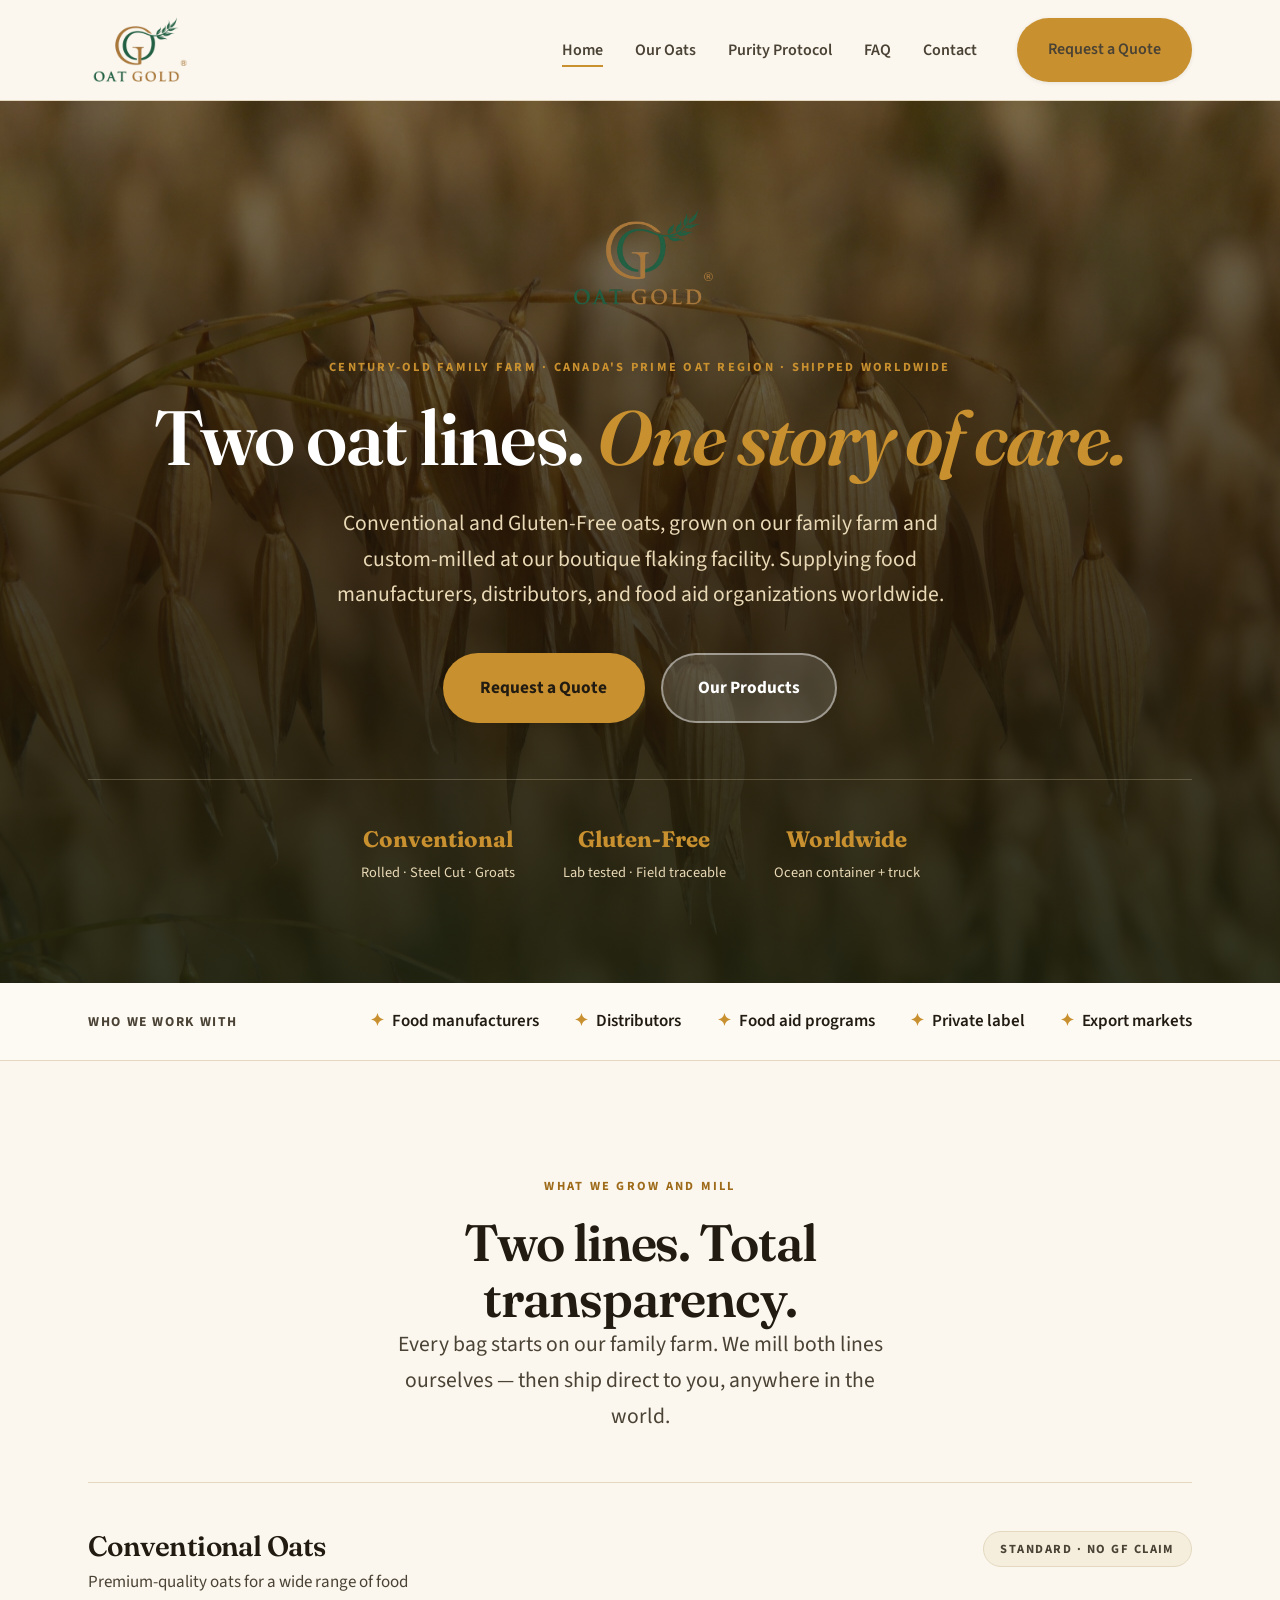
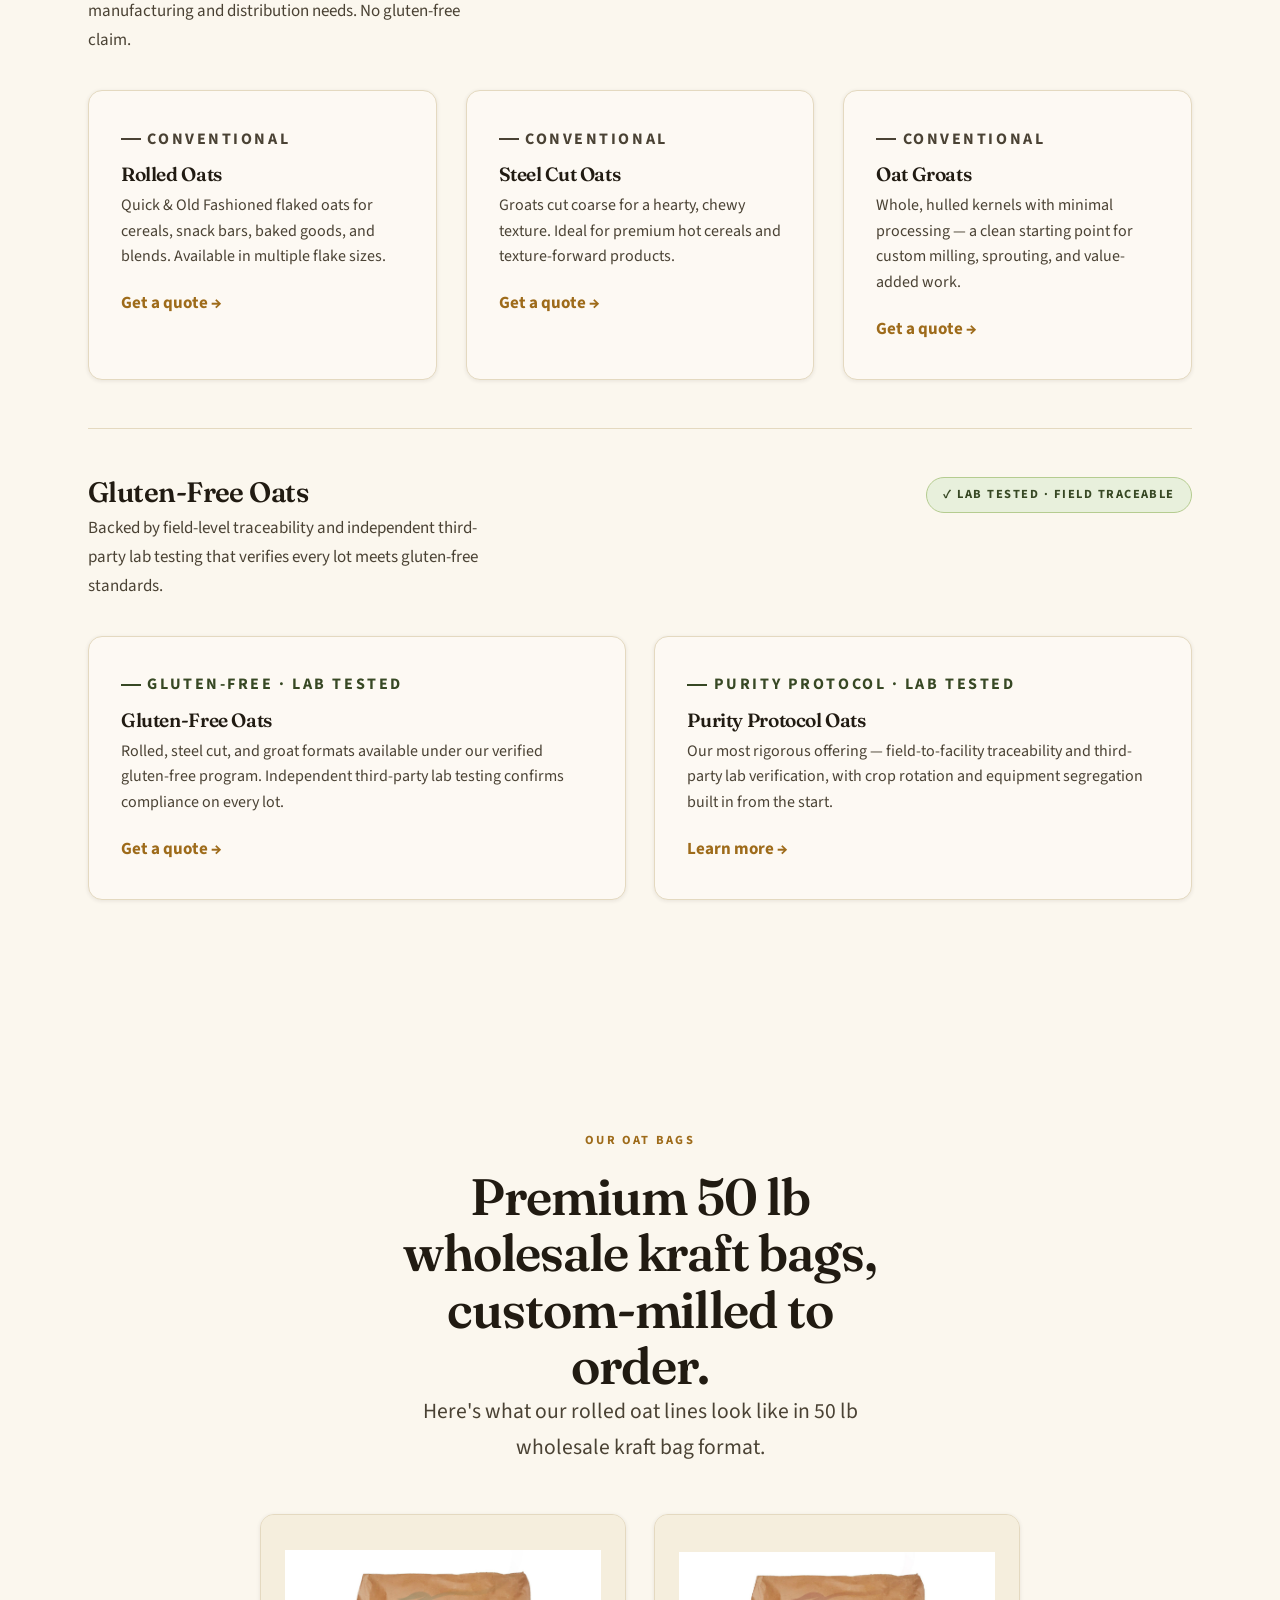
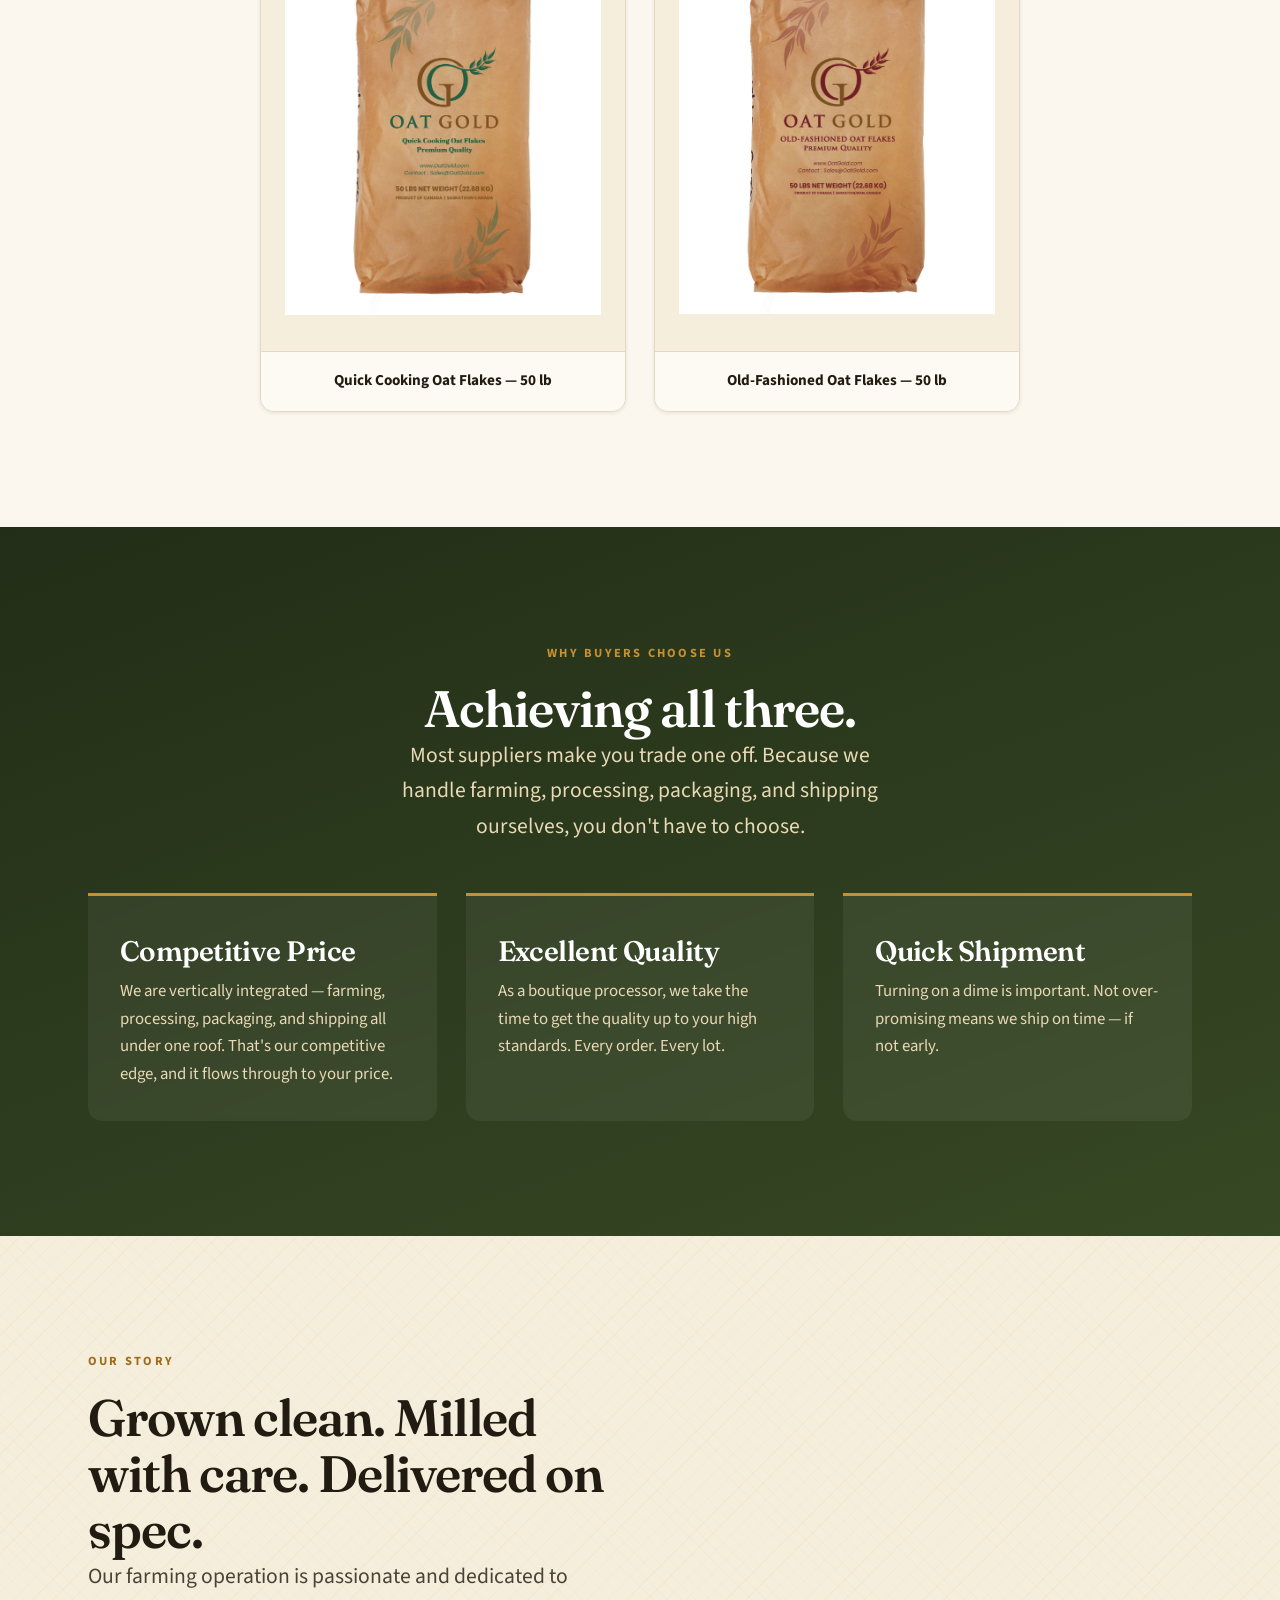
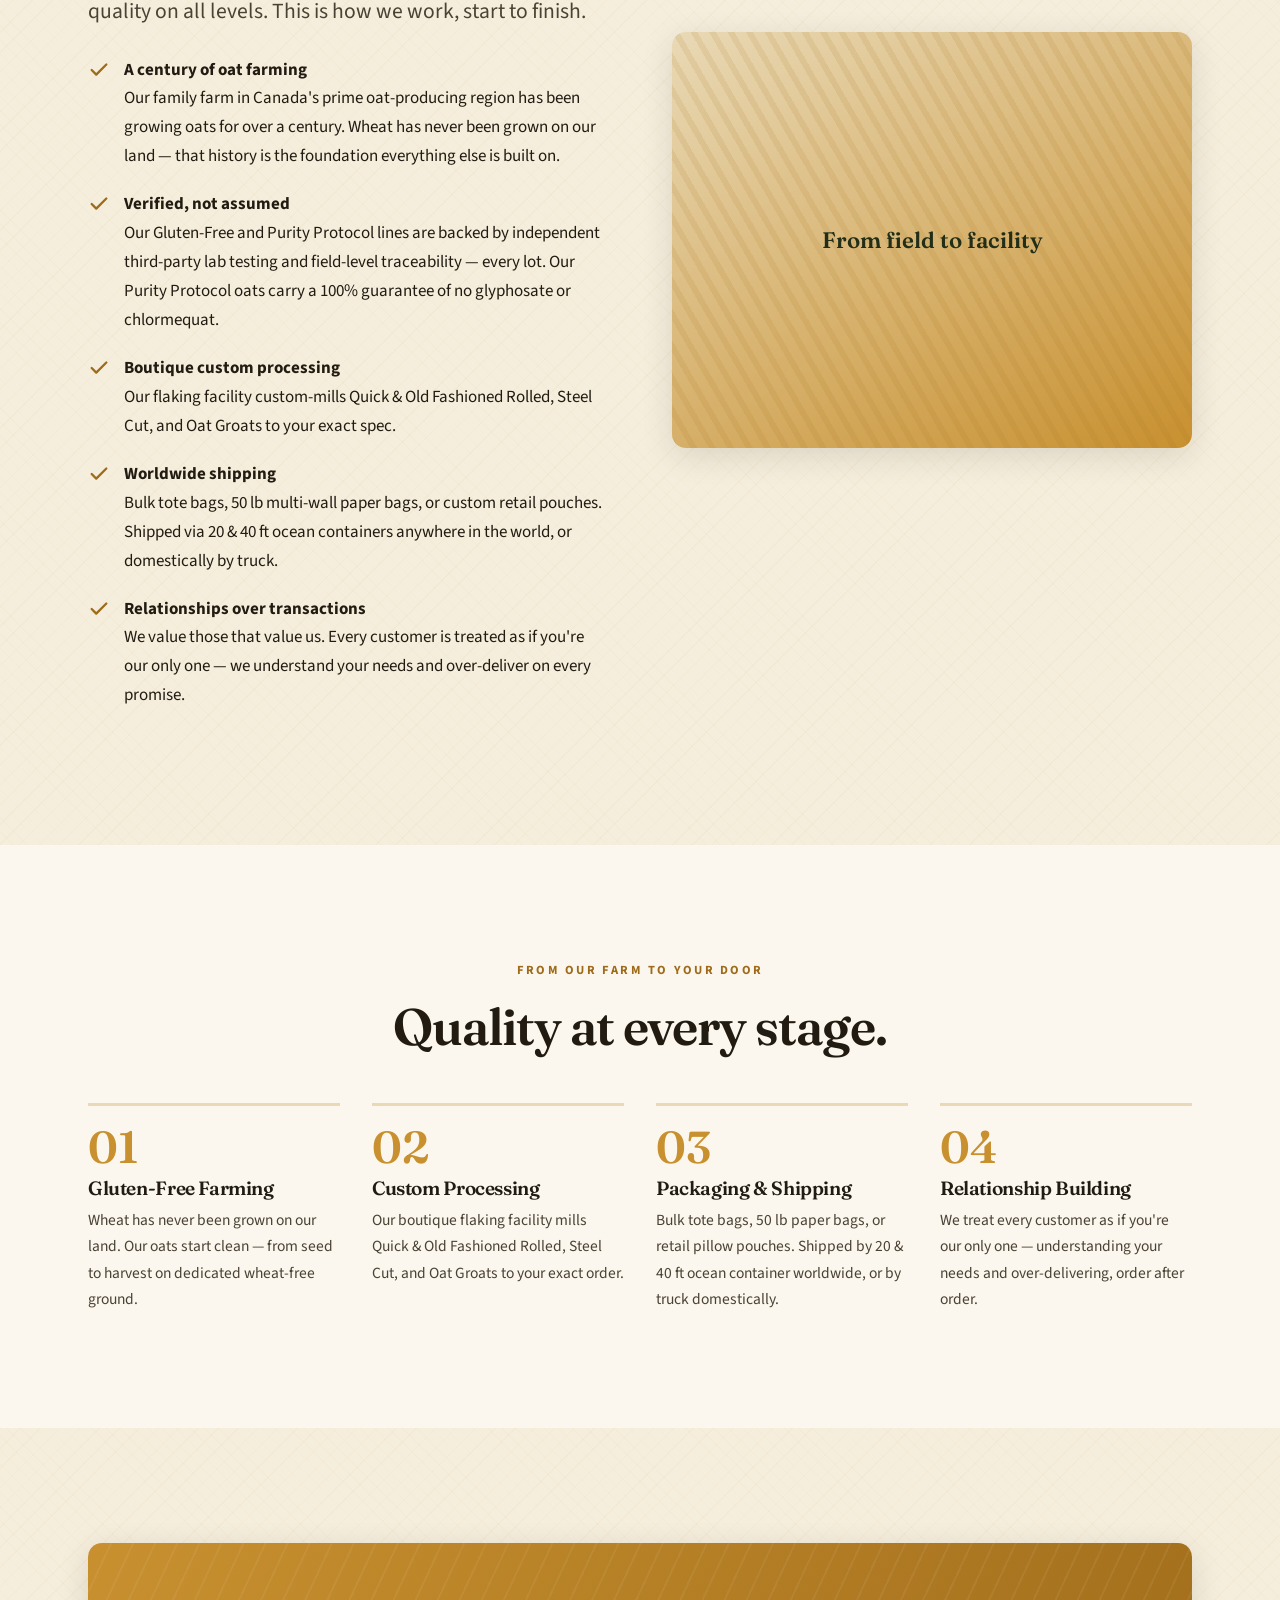
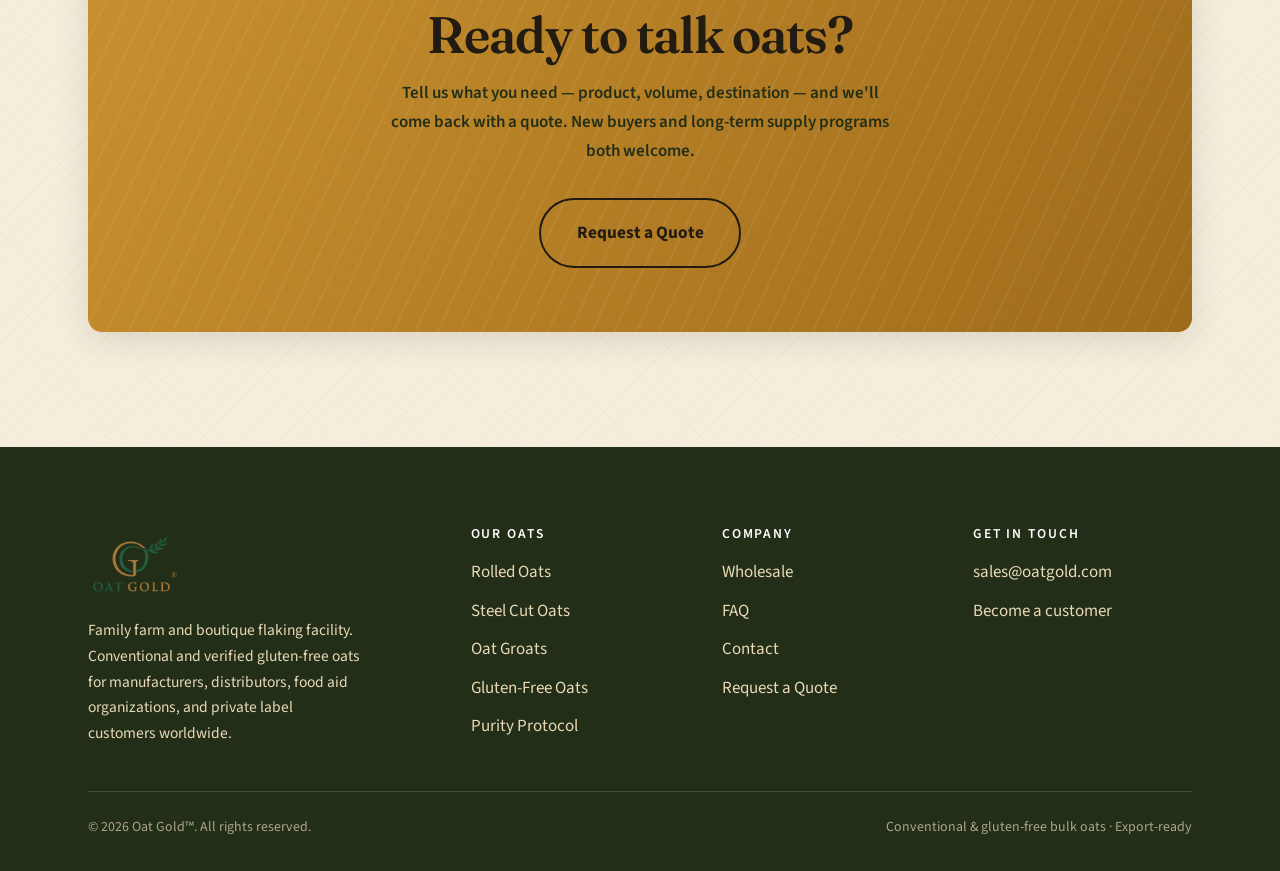
==== commit cbcbdb0e: "Correct bag section labels: 50 lb wholesale kraft bags, not retail pouches Co-Authored-By: Claude So" ====
--- a/index.html
+++ b/index.html
@@ -168,18 +168,18 @@
 <section class="section">
   <div class="container">
     <div class="section-head center reveal">
-      <p class="eyebrow">Our retail pillow pouches</p>
-      <h2>The bag you'll put on your shelf.</h2>
-      <p class="lead mx-auto">Custom packaging is part of what we do. Here's what our rolled oat lines look like in retail format.</p>
+      <p class="eyebrow">Our oat bags</p>
+      <h2>Premium 50 lb wholesale kraft bags, custom-milled to order.</h2>
+      <p class="lead mx-auto">Here's what our rolled oat lines look like in 50 lb wholesale kraft bag format.</p>
     </div>
     <div class="grid grid-2" style="max-width:760px;margin:0 auto;">
       <div class="bag-photo reveal">
         <img src="assets/images/bag-quick-cook.jpg" alt="Oat Gold™ Quick Cooking Oat Flakes — retail pillow pouch">
-        <p class="bag-photo-label">Quick Cooking Oat Flakes</p>
+        <p class="bag-photo-label">Quick Cooking Oat Flakes — 50 lb</p>
       </div>
       <div class="bag-photo reveal">
         <img src="assets/images/bag-old-fashioned.jpg" alt="Oat Gold™ Old-Fashioned Oat Flakes — retail pillow pouch">
-        <p class="bag-photo-label">Old-Fashioned Oat Flakes</p>
+        <p class="bag-photo-label">Old-Fashioned Oat Flakes — 50 lb</p>
       </div>
     </div>
   </div>
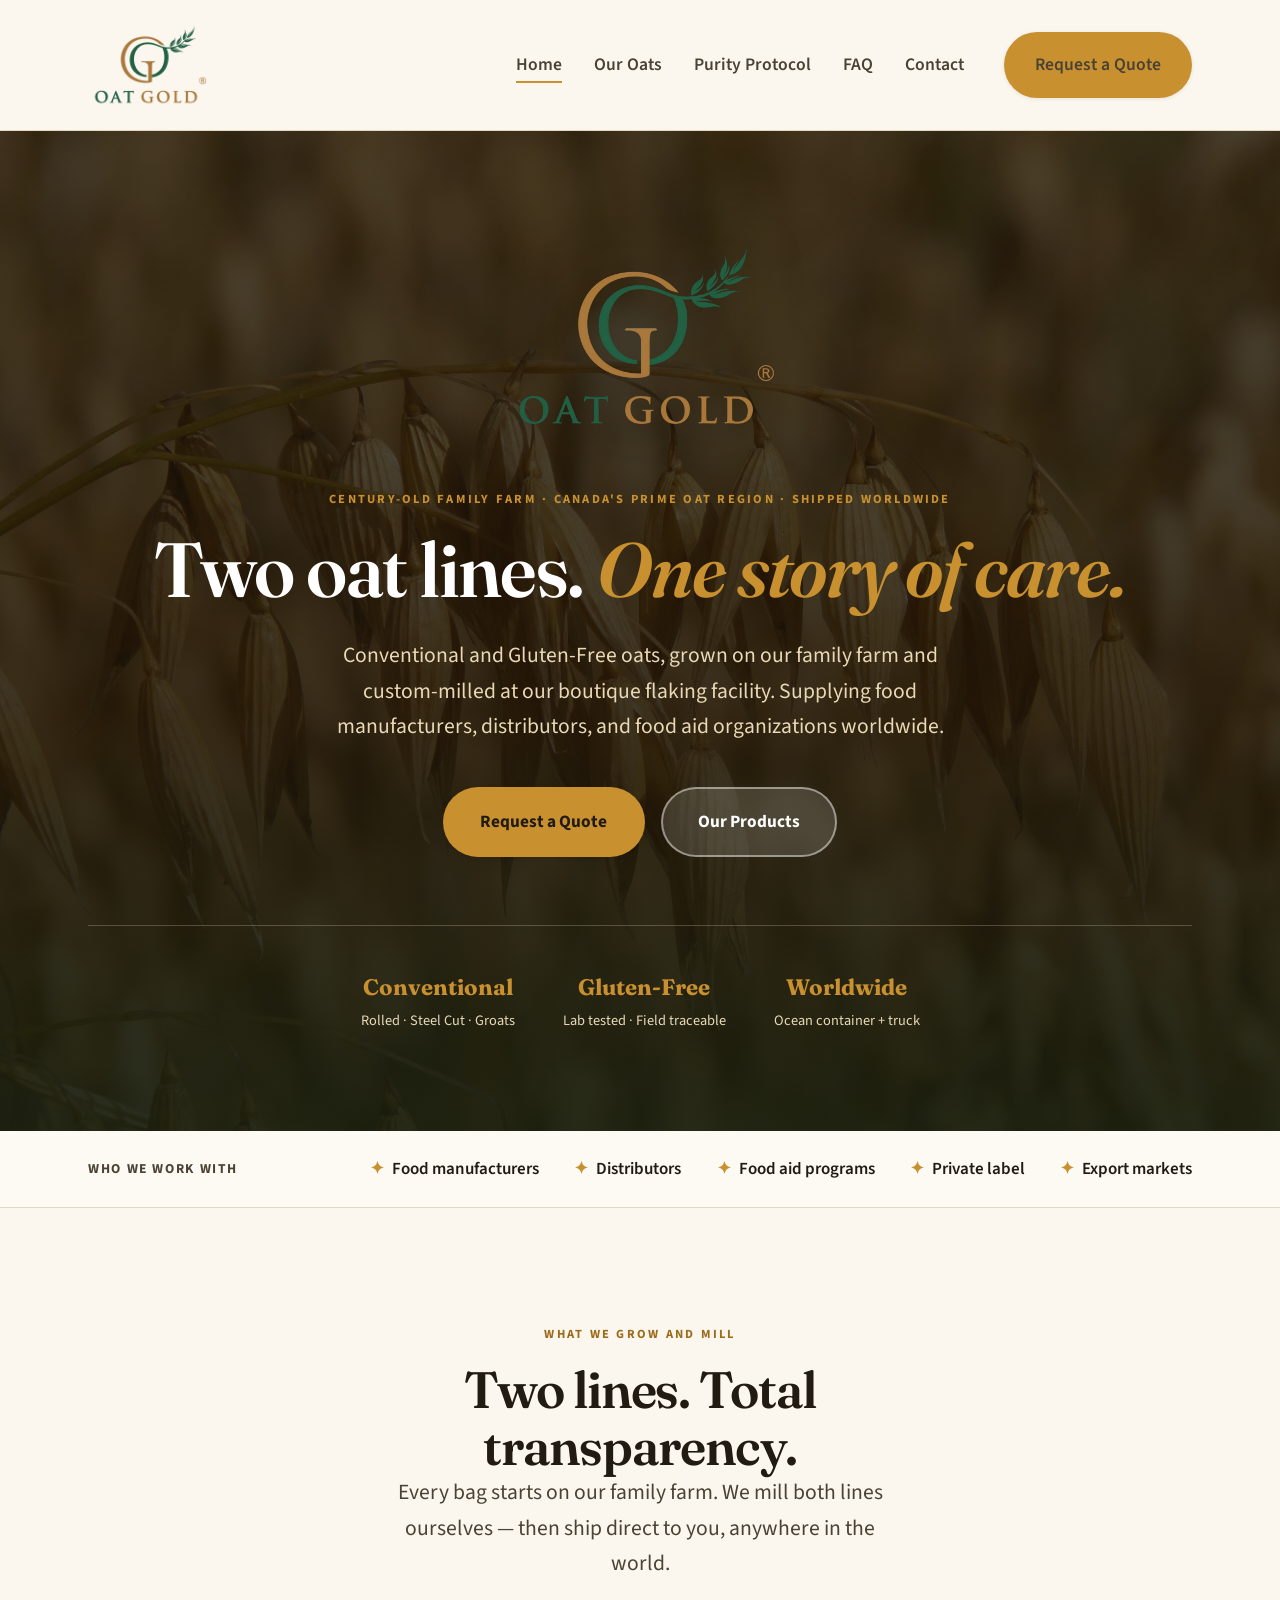
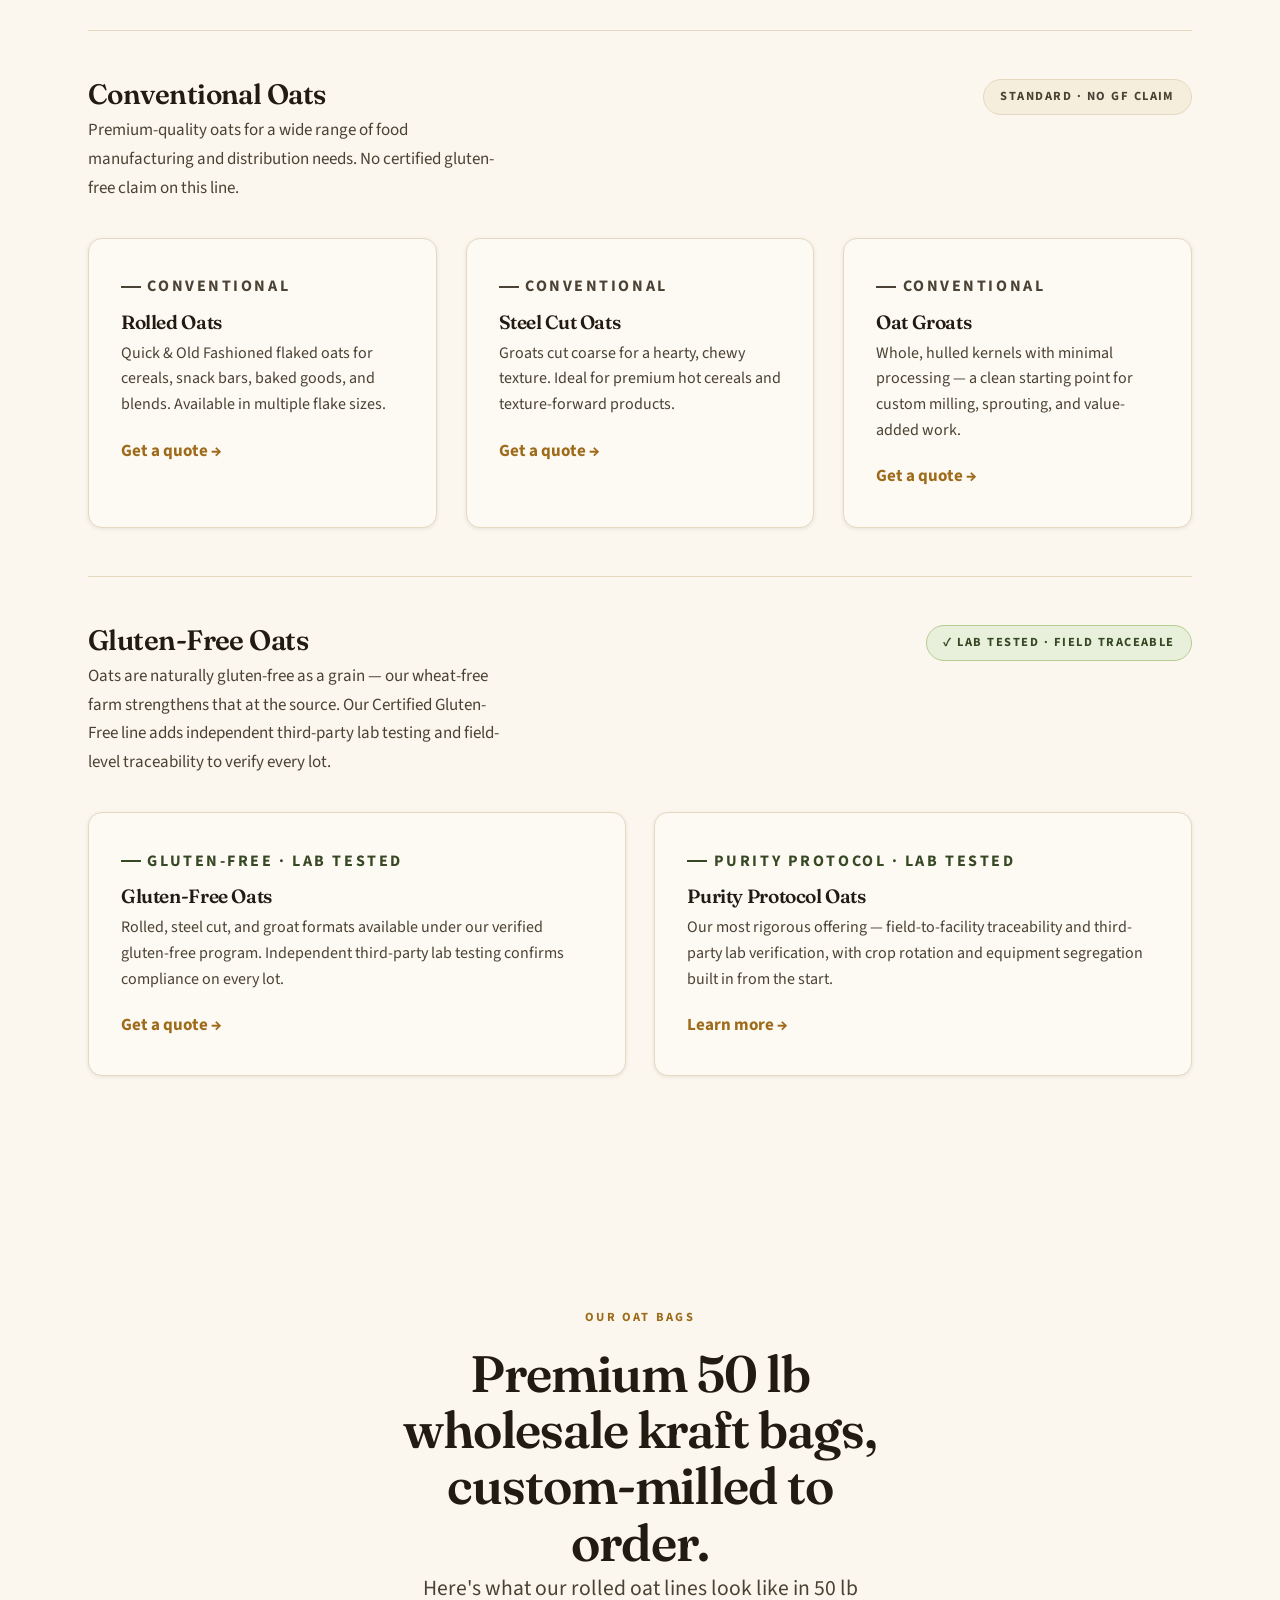
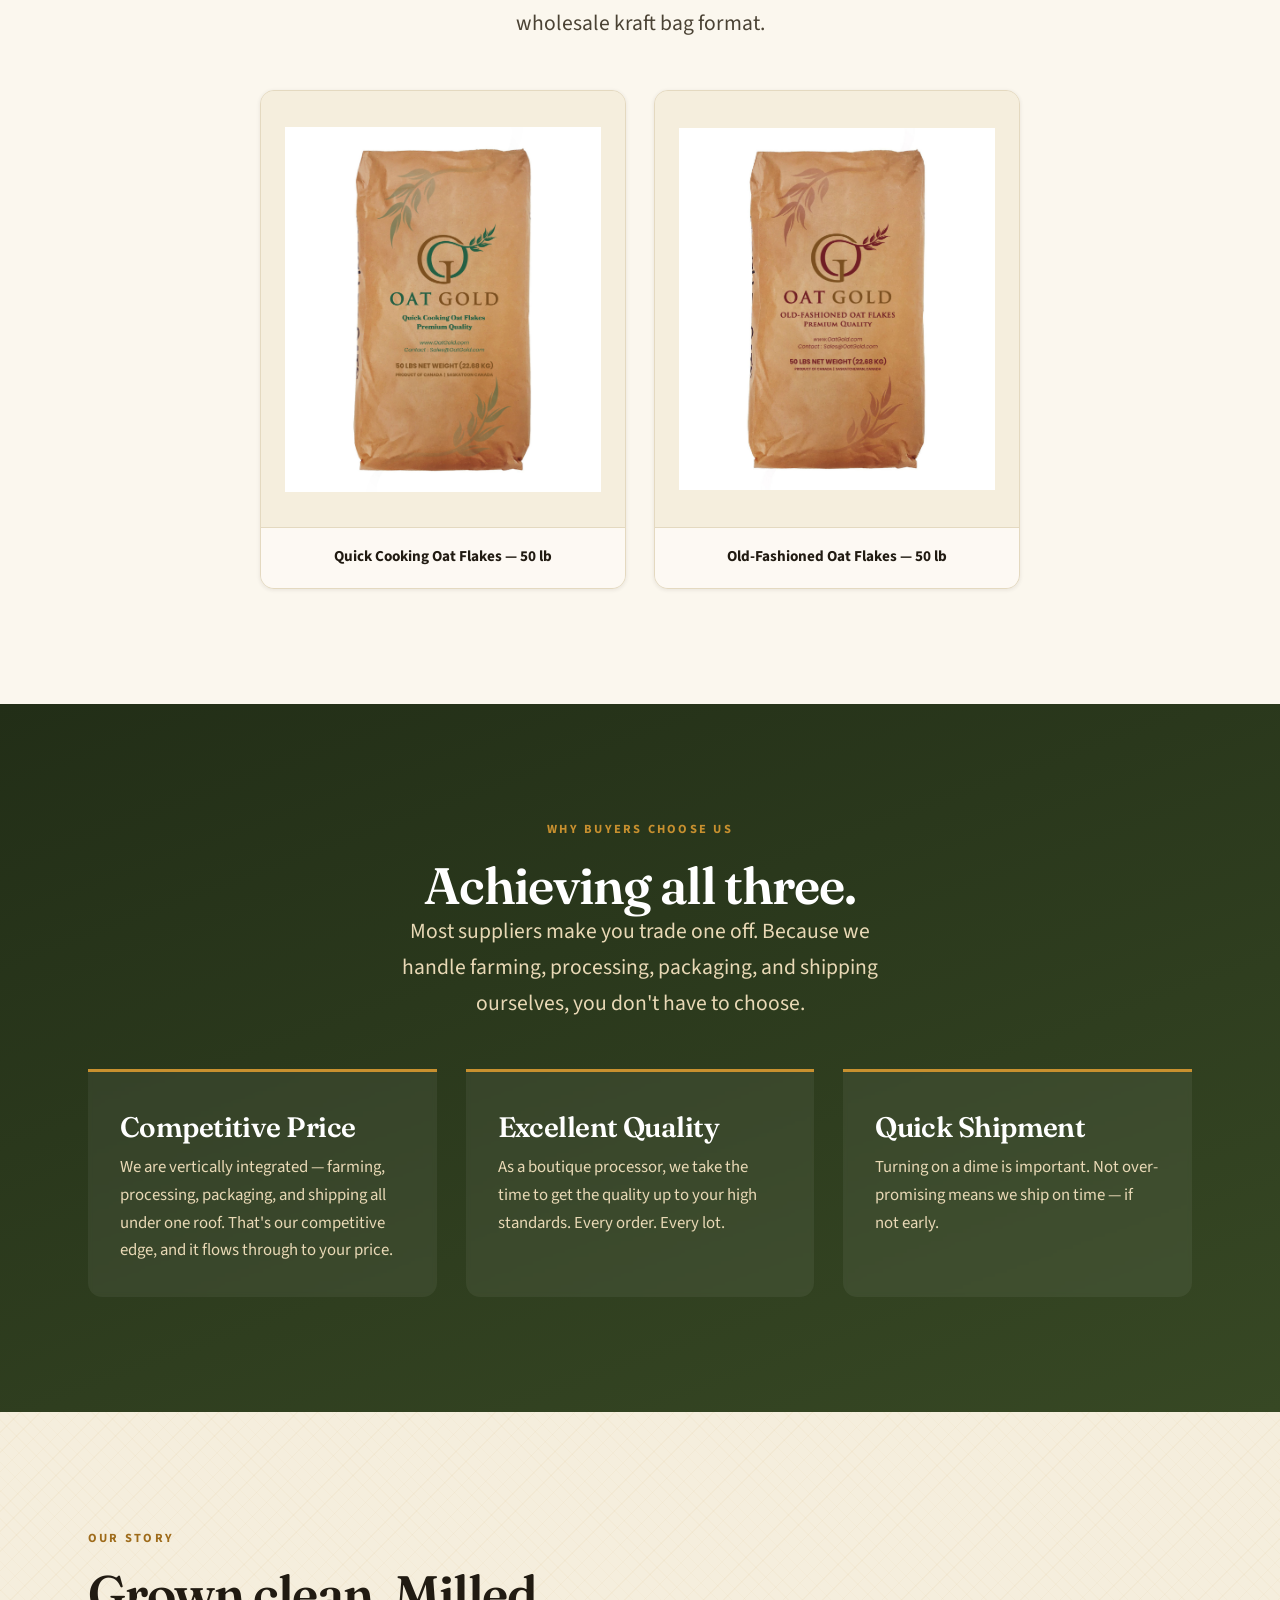
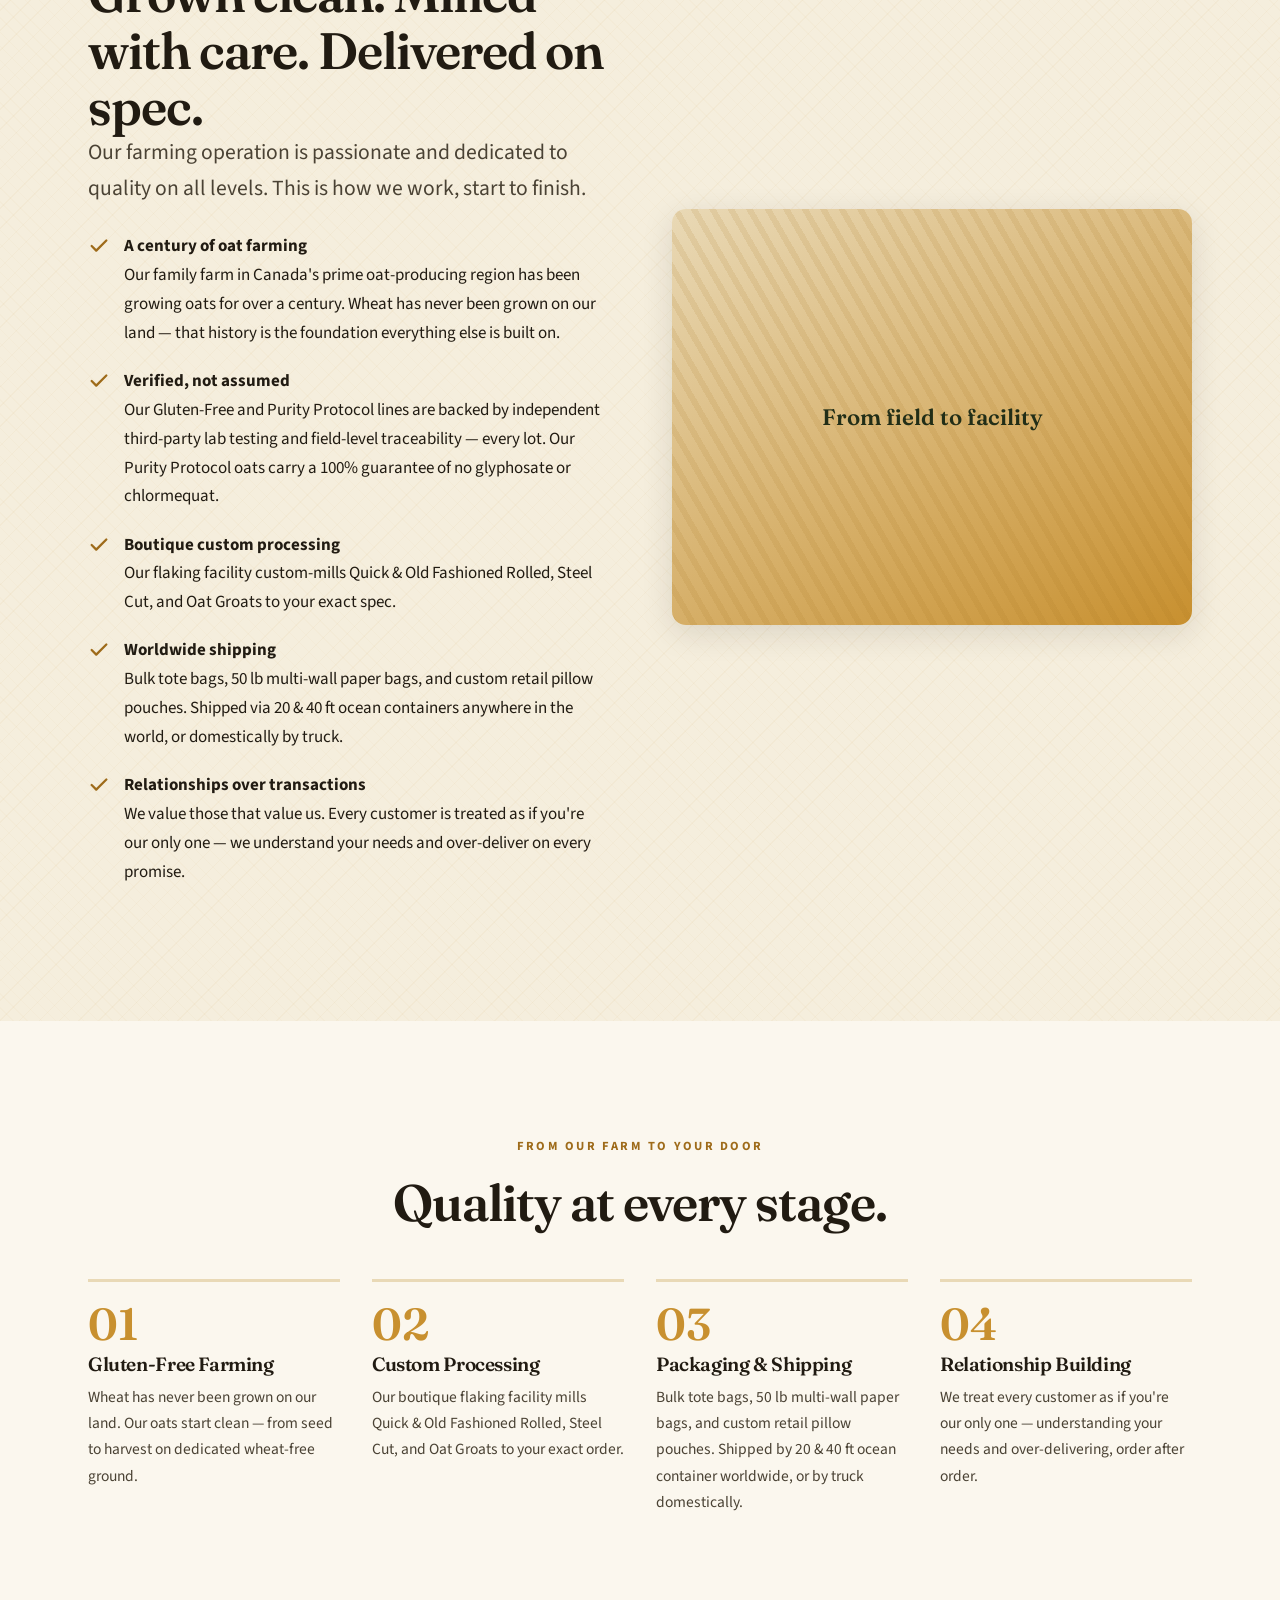
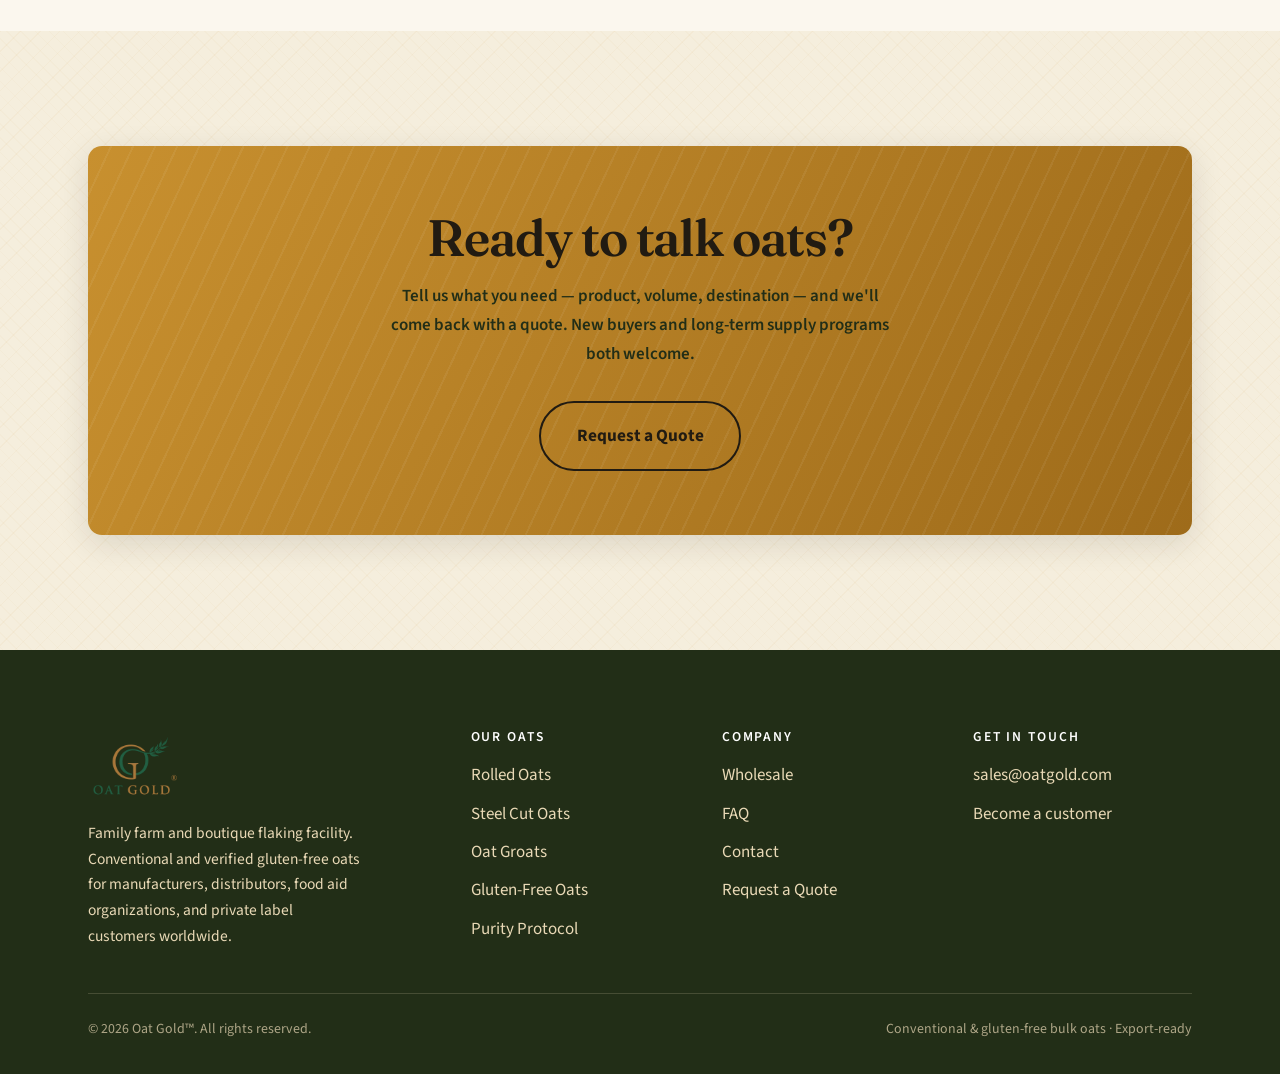
==== commit 699aff1e: "Correct GF claims and restore full packaging range Gluten-free accuracy: - Clarify throughout that o" ====
--- a/index.html
+++ b/index.html
@@ -111,7 +111,7 @@
       <div class="product-line-head">
         <div>
           <h3>Conventional Oats</h3>
-          <p>Premium-quality oats for a wide range of food manufacturing and distribution needs. No gluten-free claim.</p>
+          <p>Premium-quality oats for a wide range of food manufacturing and distribution needs. No certified gluten-free claim on this line.</p>
         </div>
         <span class="product-line-badge">Standard · No GF Claim</span>
       </div>
@@ -142,7 +142,7 @@
       <div class="product-line-head">
         <div>
           <h3>Gluten-Free Oats</h3>
-          <p>Backed by field-level traceability and independent third-party lab testing that verifies every lot meets gluten-free standards.</p>
+          <p>Oats are naturally gluten-free as a grain — our wheat-free farm strengthens that at the source. Our Certified Gluten-Free line adds independent third-party lab testing and field-level traceability to verify every lot.</p>
         </div>
         <span class="product-line-badge badge-gf">✓ Lab Tested · Field Traceable</span>
       </div>
@@ -221,7 +221,7 @@
         <li><svg viewBox="0 0 24 24" fill="none" stroke="currentColor" stroke-width="2.5" stroke-linecap="round" stroke-linejoin="round"><polyline points="20 6 9 17 4 12"></polyline></svg><span><strong>A century of oat farming</strong>Our family farm in Canada's prime oat-producing region has been growing oats for over a century. Wheat has never been grown on our land — that history is the foundation everything else is built on.</span></li>
         <li><svg viewBox="0 0 24 24" fill="none" stroke="currentColor" stroke-width="2.5" stroke-linecap="round" stroke-linejoin="round"><polyline points="20 6 9 17 4 12"></polyline></svg><span><strong>Verified, not assumed</strong>Our Gluten-Free and Purity Protocol lines are backed by independent third-party lab testing and field-level traceability — every lot. Our Purity Protocol oats carry a 100% guarantee of no glyphosate or chlormequat.</span></li>
         <li><svg viewBox="0 0 24 24" fill="none" stroke="currentColor" stroke-width="2.5" stroke-linecap="round" stroke-linejoin="round"><polyline points="20 6 9 17 4 12"></polyline></svg><span><strong>Boutique custom processing</strong>Our flaking facility custom-mills Quick &amp; Old Fashioned Rolled, Steel Cut, and Oat Groats to your exact spec.</span></li>
-        <li><svg viewBox="0 0 24 24" fill="none" stroke="currentColor" stroke-width="2.5" stroke-linecap="round" stroke-linejoin="round"><polyline points="20 6 9 17 4 12"></polyline></svg><span><strong>Worldwide shipping</strong>Bulk tote bags, 50 lb multi-wall paper bags, or custom retail pouches. Shipped via 20 &amp; 40 ft ocean containers anywhere in the world, or domestically by truck.</span></li>
+        <li><svg viewBox="0 0 24 24" fill="none" stroke="currentColor" stroke-width="2.5" stroke-linecap="round" stroke-linejoin="round"><polyline points="20 6 9 17 4 12"></polyline></svg><span><strong>Worldwide shipping</strong>Bulk tote bags, 50 lb multi-wall paper bags, and custom retail pillow pouches. Shipped via 20 &amp; 40 ft ocean containers anywhere in the world, or domestically by truck.</span></li>
         <li><svg viewBox="0 0 24 24" fill="none" stroke="currentColor" stroke-width="2.5" stroke-linecap="round" stroke-linejoin="round"><polyline points="20 6 9 17 4 12"></polyline></svg><span><strong>Relationships over transactions</strong>We value those that value us. Every customer is treated as if you're our only one — we understand your needs and over-deliver on every promise.</span></li>
       </ul>
     </div>
@@ -239,7 +239,7 @@
     <div class="steps">
       <div class="step reveal"><h3>Gluten-Free Farming</h3><p>Wheat has never been grown on our land. Our oats start clean — from seed to harvest on dedicated wheat-free ground.</p></div>
       <div class="step reveal"><h3>Custom Processing</h3><p>Our boutique flaking facility mills Quick &amp; Old Fashioned Rolled, Steel Cut, and Oat Groats to your exact order.</p></div>
-      <div class="step reveal"><h3>Packaging &amp; Shipping</h3><p>Bulk tote bags, 50 lb paper bags, or retail pillow pouches. Shipped by 20 &amp; 40 ft ocean container worldwide, or by truck domestically.</p></div>
+      <div class="step reveal"><h3>Packaging &amp; Shipping</h3><p>Bulk tote bags, 50 lb multi-wall paper bags, and custom retail pillow pouches. Shipped by 20 &amp; 40 ft ocean container worldwide, or by truck domestically.</p></div>
       <div class="step reveal"><h3>Relationship Building</h3><p>We treat every customer as if you're our only one — understanding your needs and over-delivering, order after order.</p></div>
     </div>
   </div>
--- a/assets/css/styles.css
+++ b/assets/css/styles.css
@@ -80,12 +80,12 @@
   border-bottom: 1px solid var(--line); transition: box-shadow .3s var(--ease);
 }
 .site-header.scrolled { box-shadow: var(--shadow-sm); }
-.nav { display: flex; align-items: center; justify-content: space-between; height: 100px; }
+.nav { display: flex; align-items: center; justify-content: space-between; height: 130px; }
 .brand { display: flex; align-items: center; }
 .brand:hover { opacity: .85; }
-.brand-logo { height: 80px; width: auto; display: block; }
+.brand-logo { height: 96px; width: auto; display: block; }
 .nav-links { display: flex; align-items: center; gap: 2rem; list-style: none; }
-.nav-links a { color: var(--ink-soft); font-weight: 600; font-size: 1rem; position: relative; }
+.nav-links a { color: var(--ink-soft); font-weight: 600; font-size: 1.1rem; position: relative; }
 .nav-links a:hover { color: var(--ink); }
 .nav-links a::after { content: ""; position: absolute; left: 0; bottom: -6px; width: 0; height: 2px; background: var(--gold); transition: width .25s var(--ease); }
 .nav-links a:hover::after, .nav-links a.active::after { width: 100%; }
@@ -101,18 +101,18 @@
 }
 .hero::before {
   content: ""; position: absolute; inset: 0;
-  background: linear-gradient(180deg, rgba(22,17,8,.50) 0%, rgba(28,20,8,.82) 55%, rgba(22,28,14,.88) 100%);
+  background: linear-gradient(180deg, rgba(22,17,8,.74) 0%, rgba(22,17,8,.78) 35%, rgba(28,20,8,.85) 58%, rgba(22,28,14,.92) 100%);
   pointer-events: none;
 }
 .hero .container { position: relative; padding-top: clamp(4rem,8vw,6rem); padding-bottom: clamp(4rem,8vw,6rem); }
-.hero-logo { height: 120px; width: auto; display: block; margin: 0 auto 2.5rem; }
+.hero-logo { height: 220px; width: auto; display: block; margin: 0 auto 2.618rem; filter: drop-shadow(0 6px 28px rgba(22,17,8,.65)); }
 .hero h1 { color: #fff; max-width: 22ch; margin: 0 auto; }
 .hero h1 .accent { color: var(--gold); font-style: italic; }
-.hero .lead { color: var(--grain); margin: 1.6rem auto 2.5rem; }
+.hero .lead { color: var(--grain); margin: 1.618rem auto 2.618rem; }
 .hero-eyebrow { color: var(--gold); }
 .hero-actions { display: flex; gap: 1rem; flex-wrap: wrap; justify-content: center; }
 .hero-trust {
-  margin-top: 3.5rem; padding-top: 2.5rem;
+  margin-top: 4.236rem; padding-top: 2.618rem;
   border-top: 1px solid rgba(233,217,182,.25);
   display: flex; gap: 3rem; flex-wrap: wrap; justify-content: center;
 }
@@ -314,7 +314,7 @@
   .product-line-head { flex-direction: column; gap: 1rem; }
 }
 @media (max-width: 680px) {
-  .nav-links { position: fixed; inset: 100px 0 auto 0; background: var(--cream); flex-direction: column; gap: 0; padding: 1rem 0; border-bottom: 1px solid var(--line); box-shadow: var(--shadow-md); transform: translateY(-120%); transition: transform .35s var(--ease); }
+  .nav-links { position: fixed; inset: 130px 0 auto 0; background: var(--cream); flex-direction: column; gap: 0; padding: 1rem 0; border-bottom: 1px solid var(--line); box-shadow: var(--shadow-md); transform: translateY(-120%); transition: transform .35s var(--ease); }
   .nav-links.open { transform: translateY(0); }
   .nav-links li { width: 100%; text-align: center; padding: .4rem 0; }
   .nav-cta { margin: .6rem auto; }
@@ -326,7 +326,7 @@
   .steps { grid-template-columns: 1fr; }
   .footer-grid { grid-template-columns: 1fr 1fr; }
   .trustbar .container { justify-content: center; text-align: center; }
-  .hero-logo { height: 80px; }
+  .hero-logo { height: 150px; }
   .hero-trust { gap: 2rem; }
 }
 @media (prefers-reduced-motion: reduce) {
